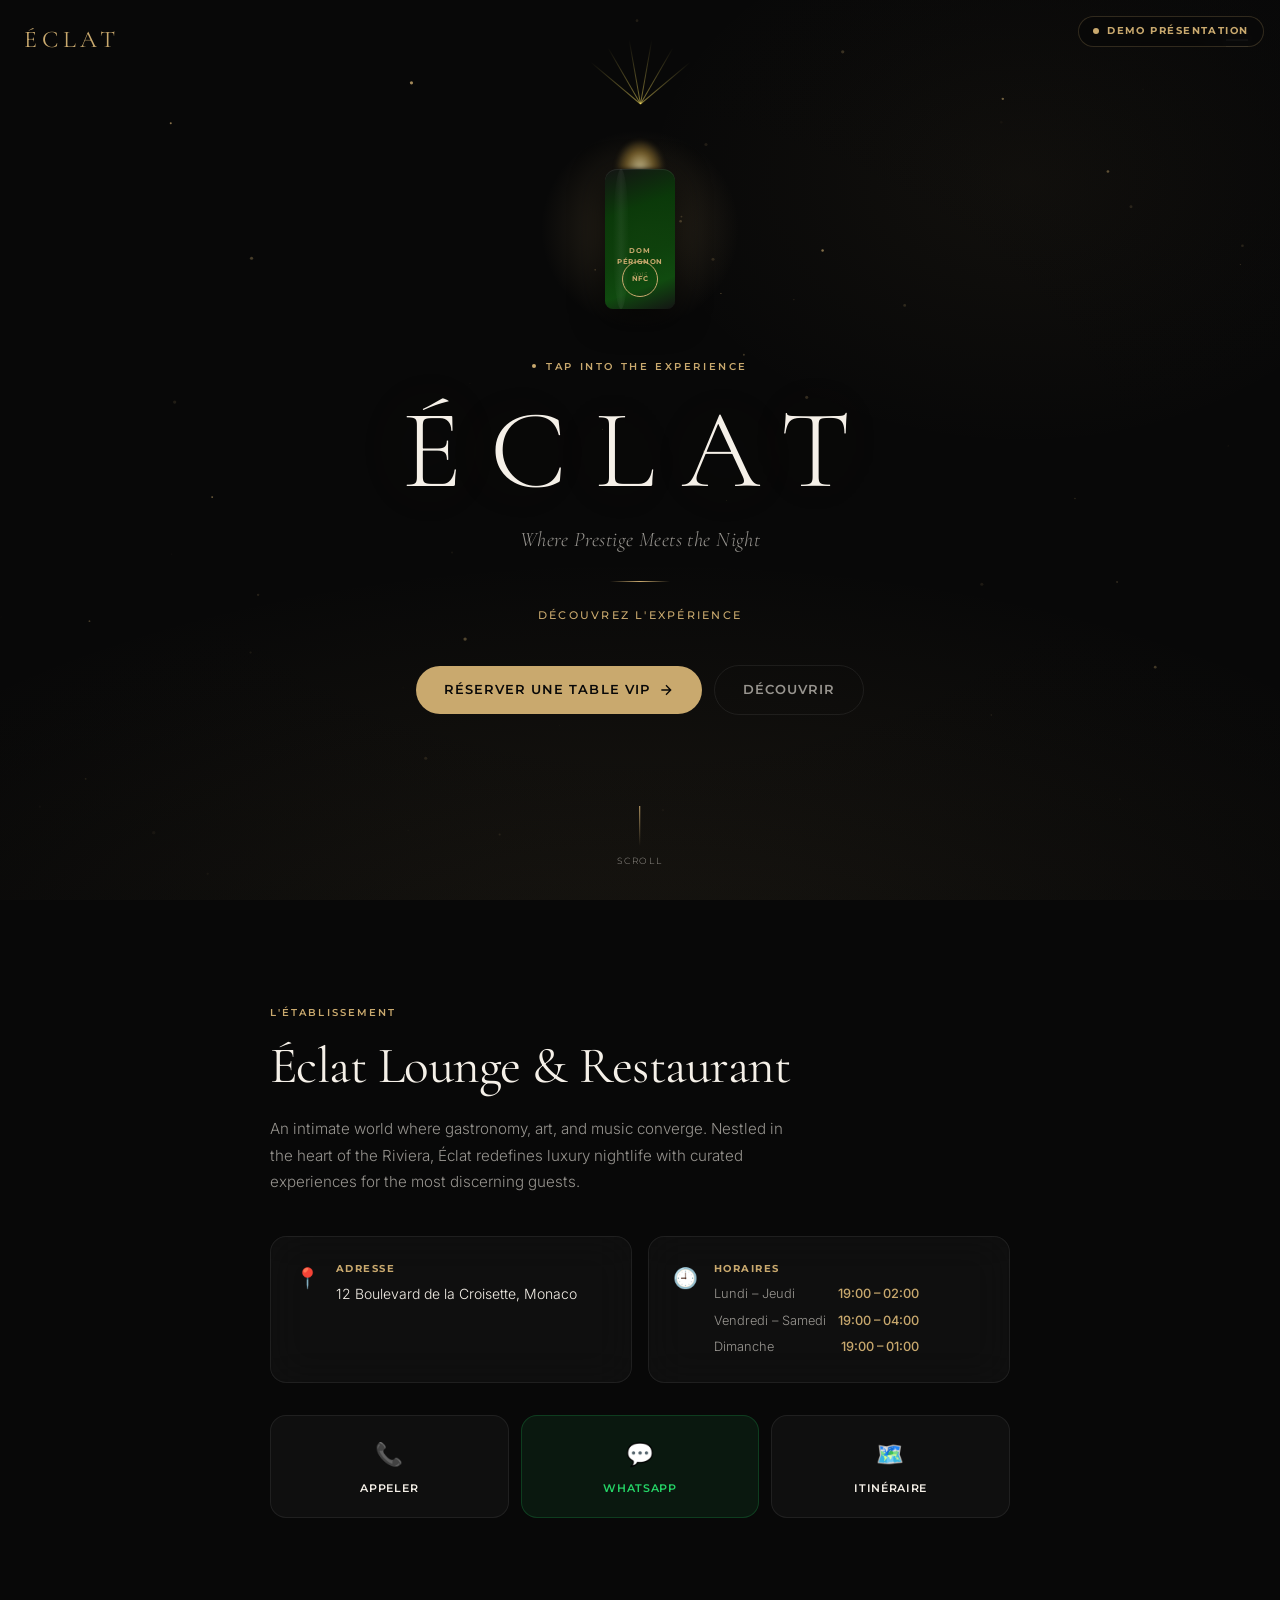
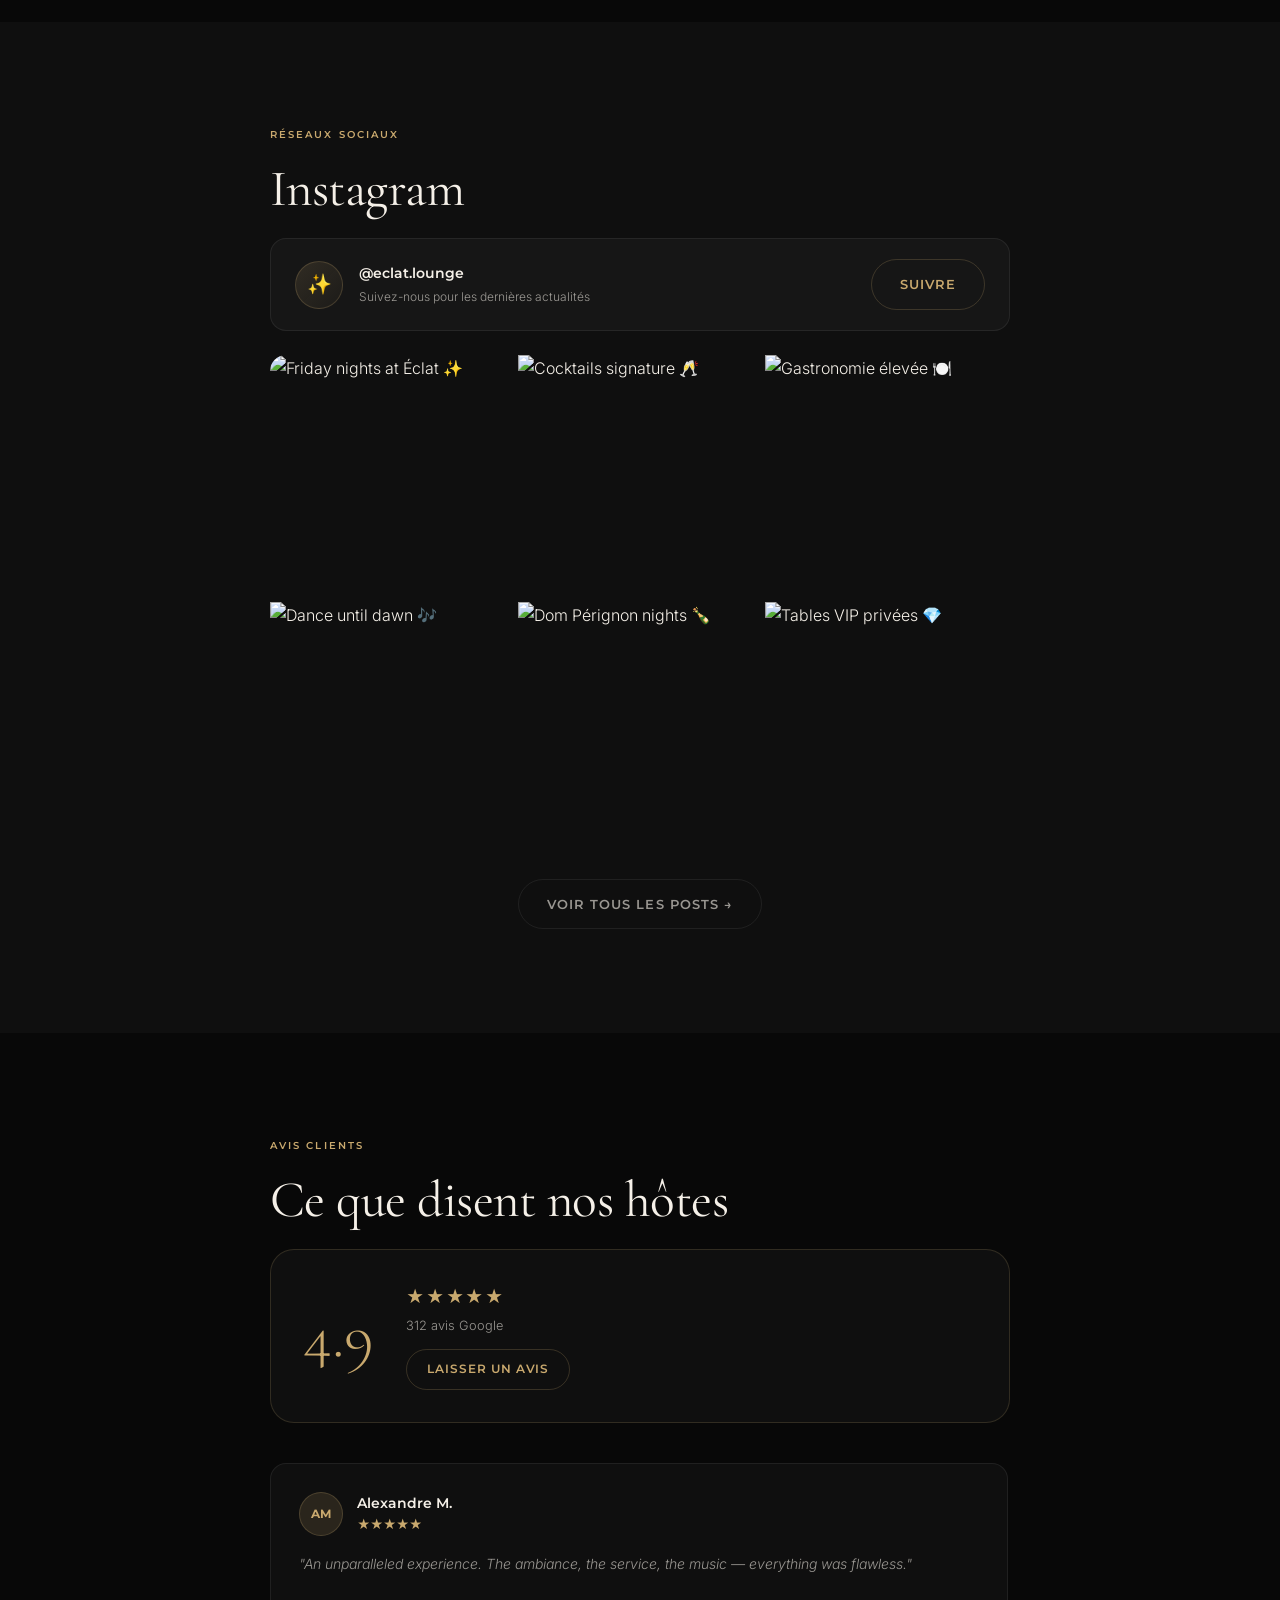
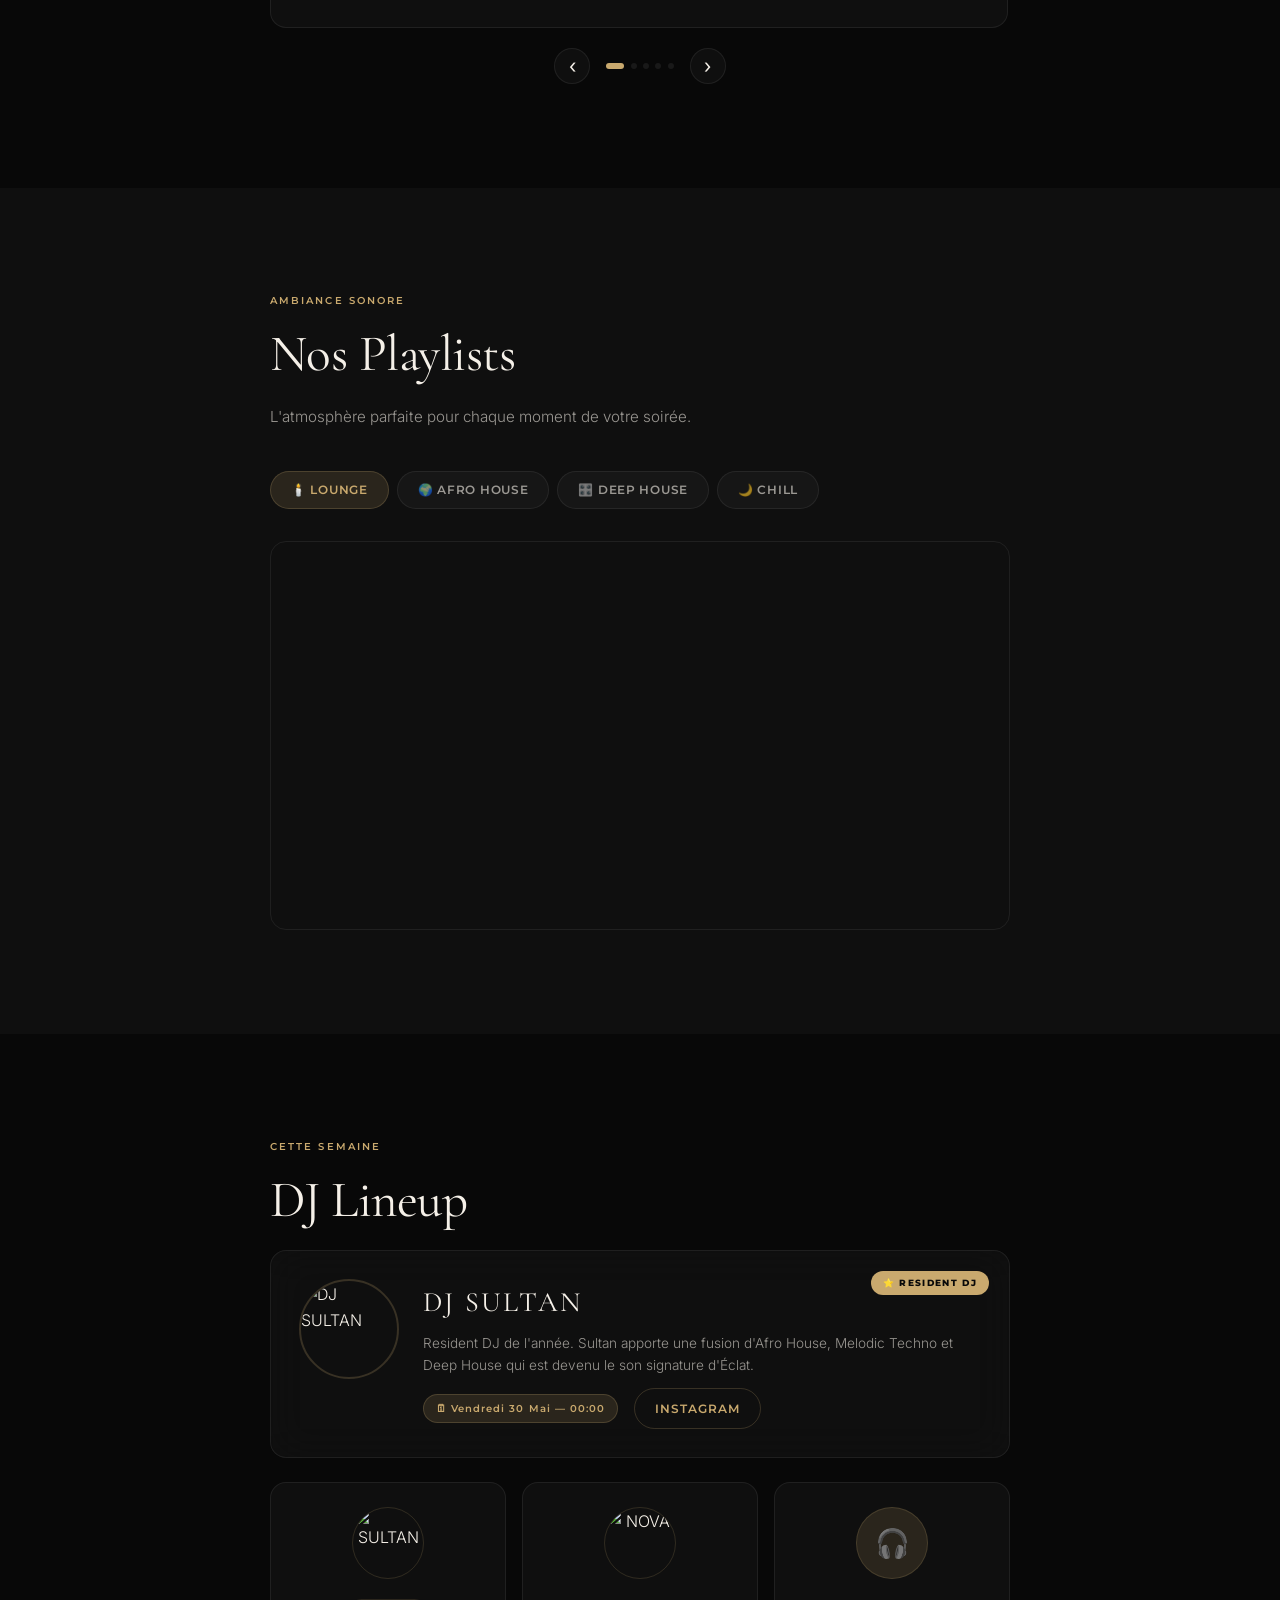
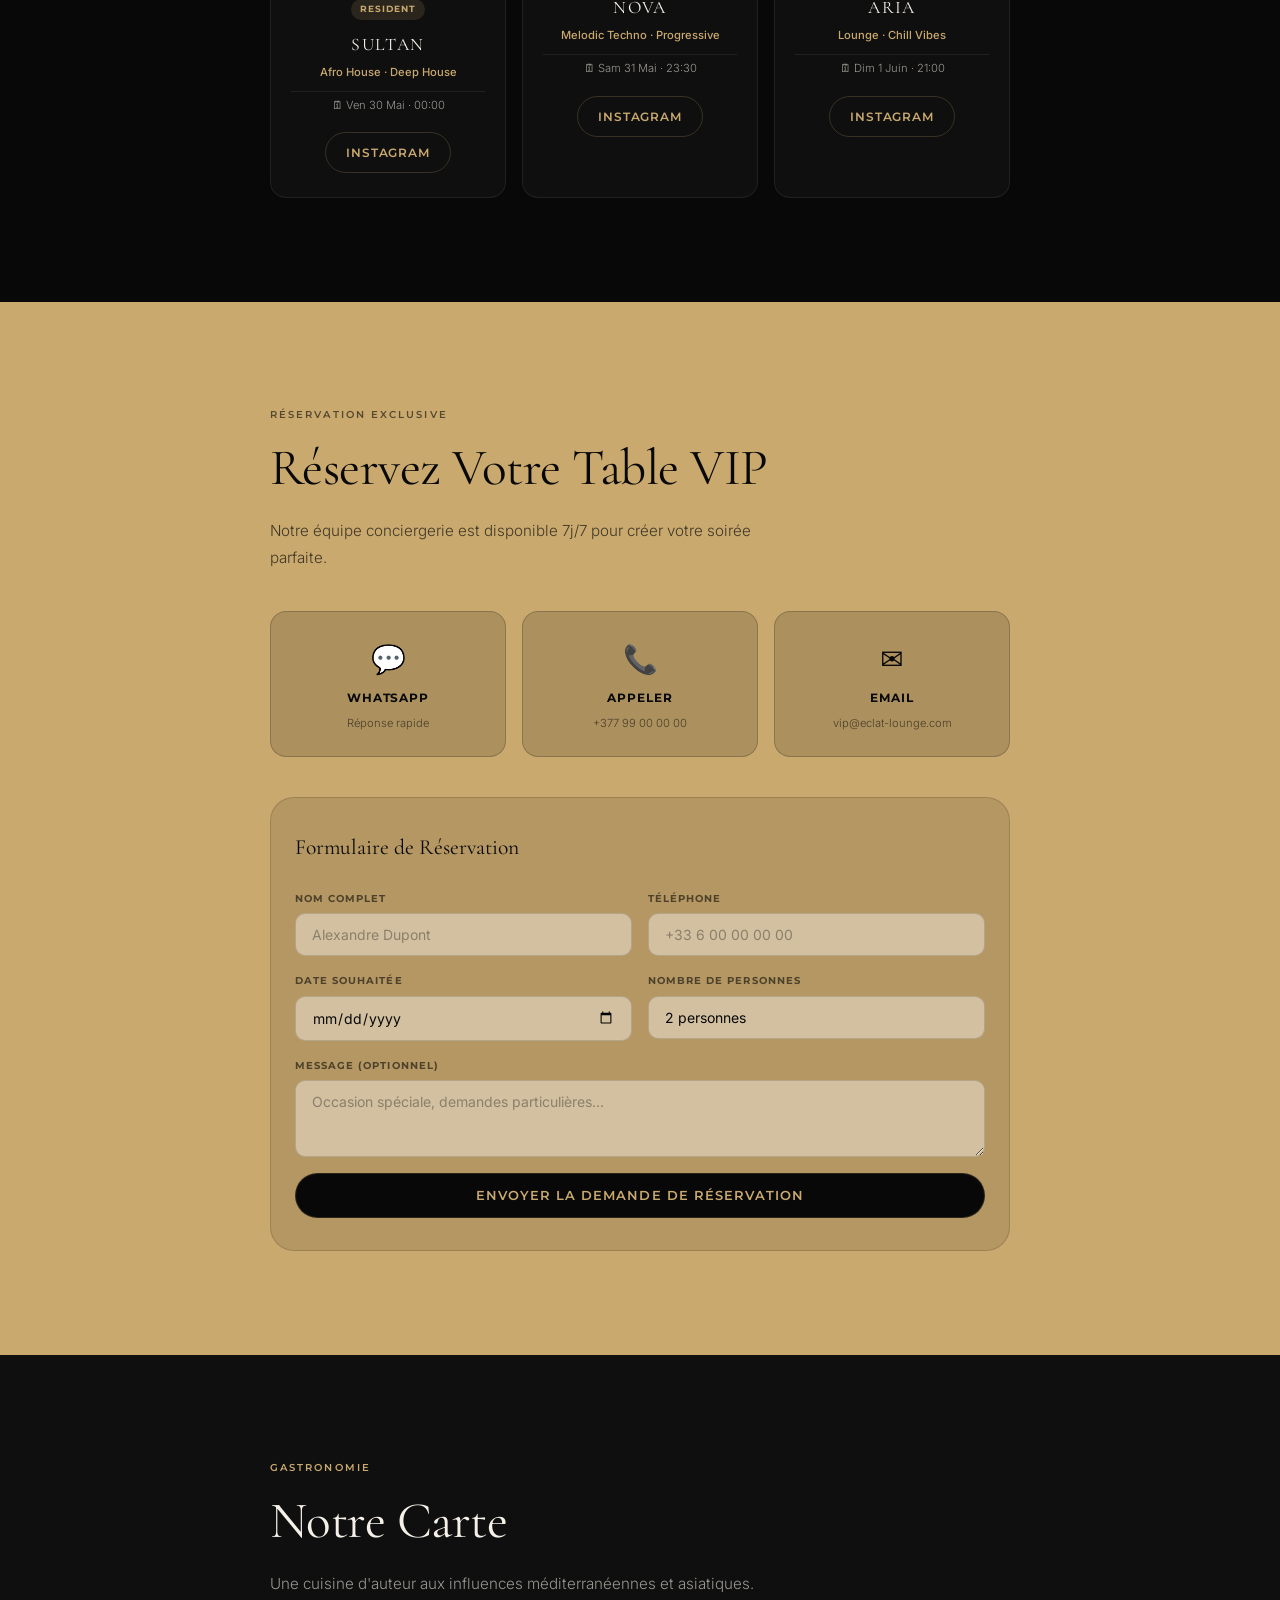
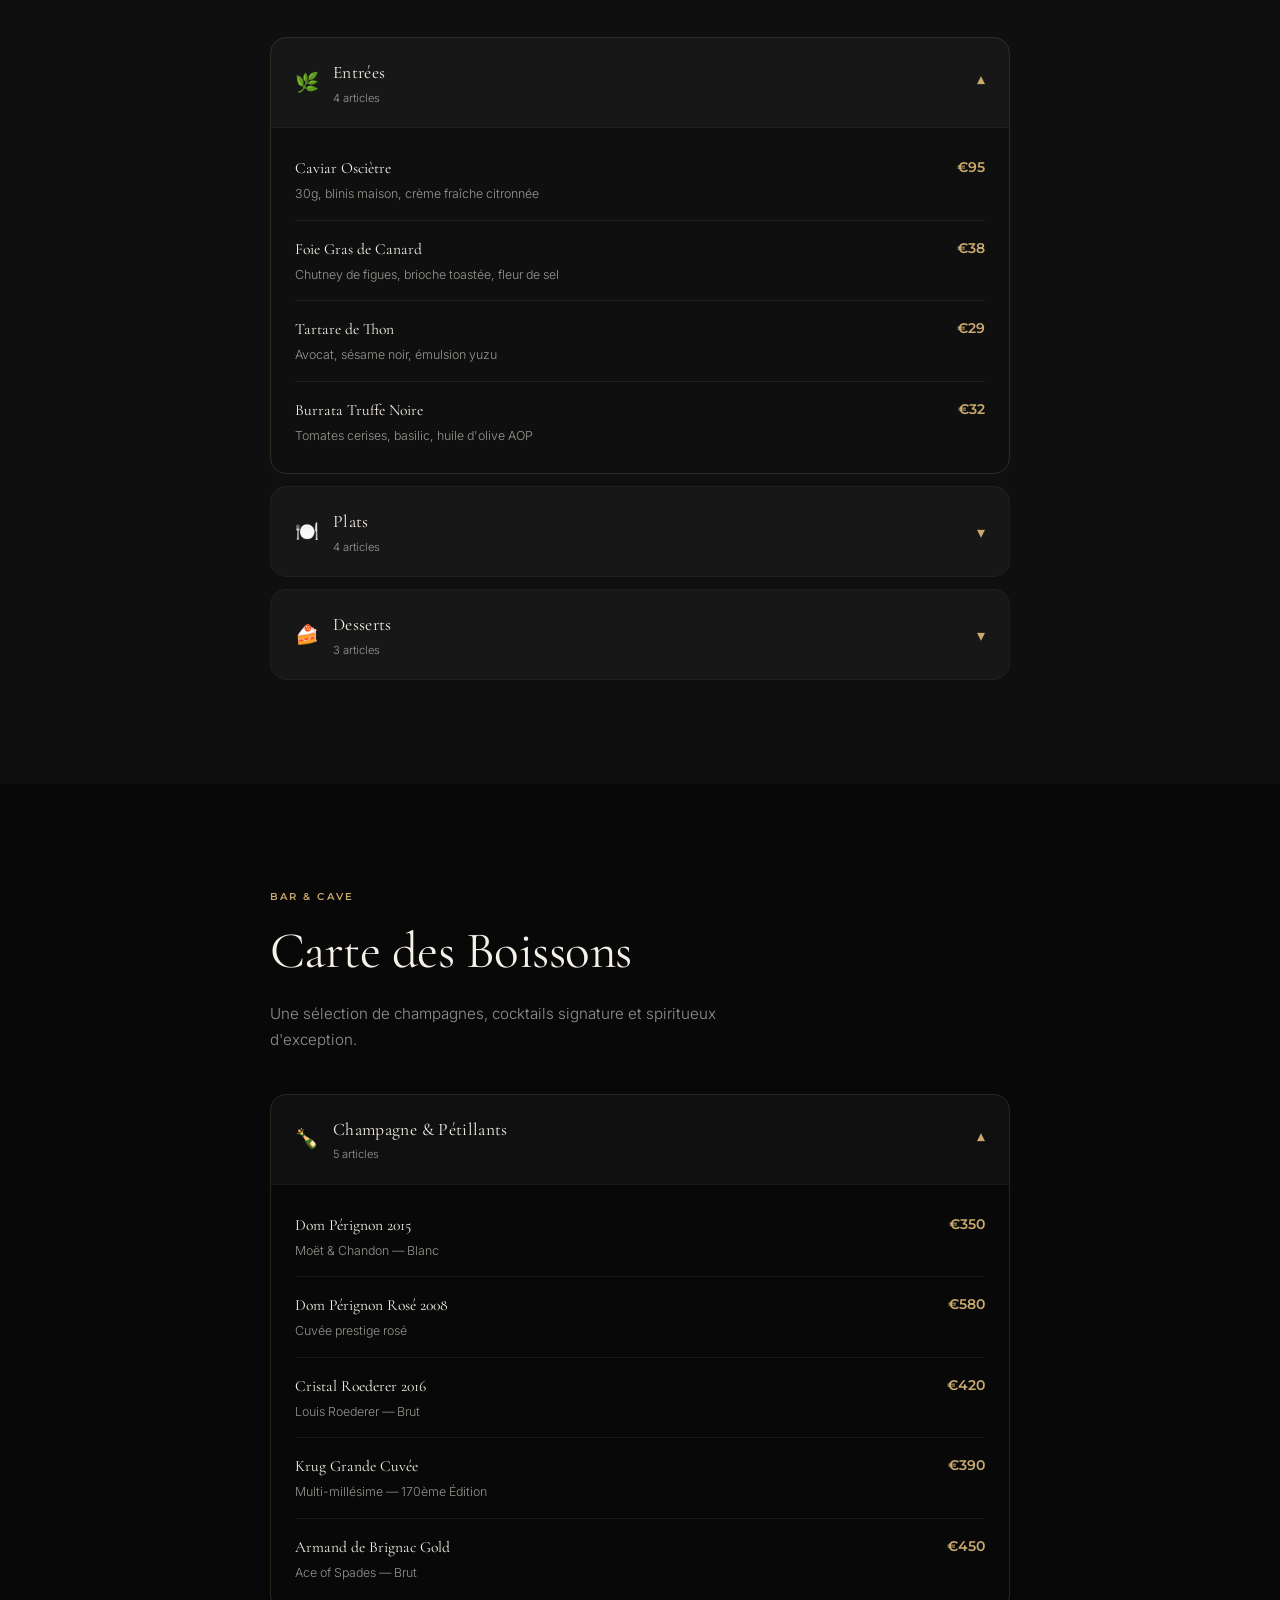
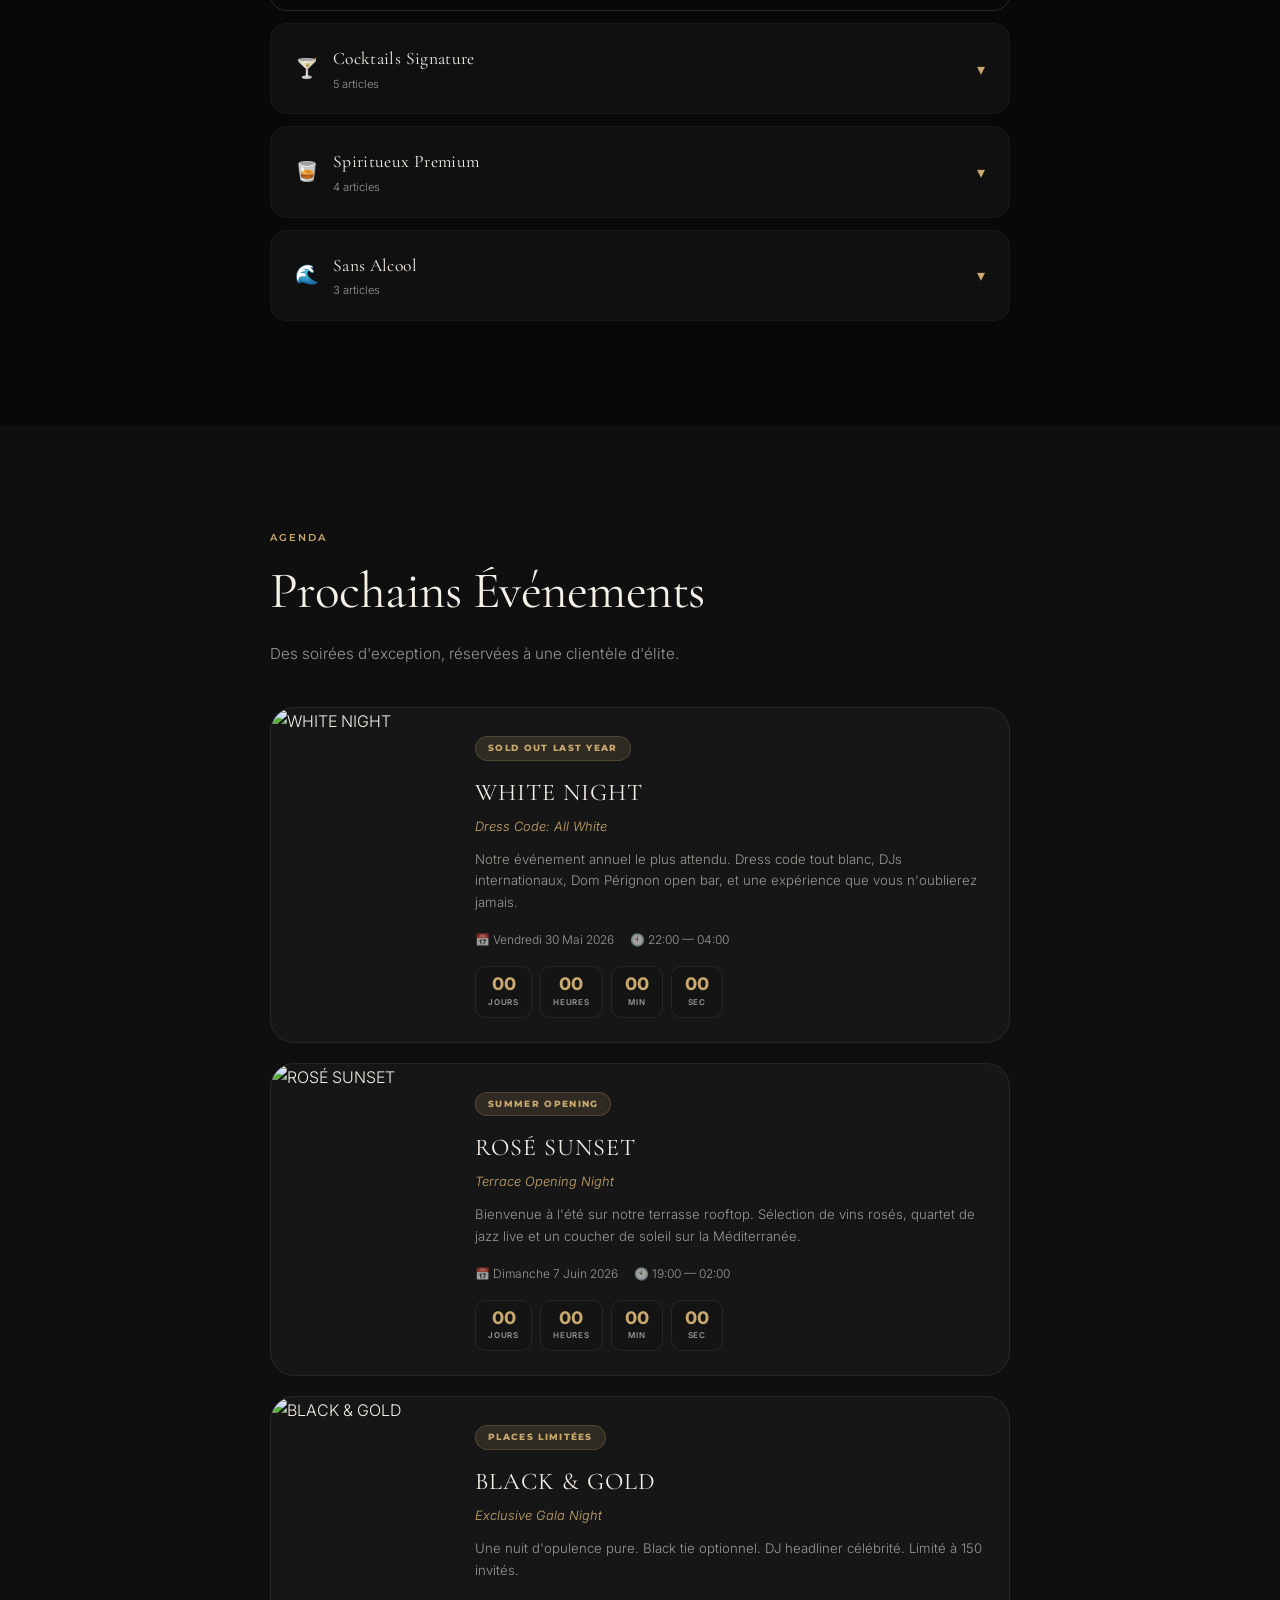
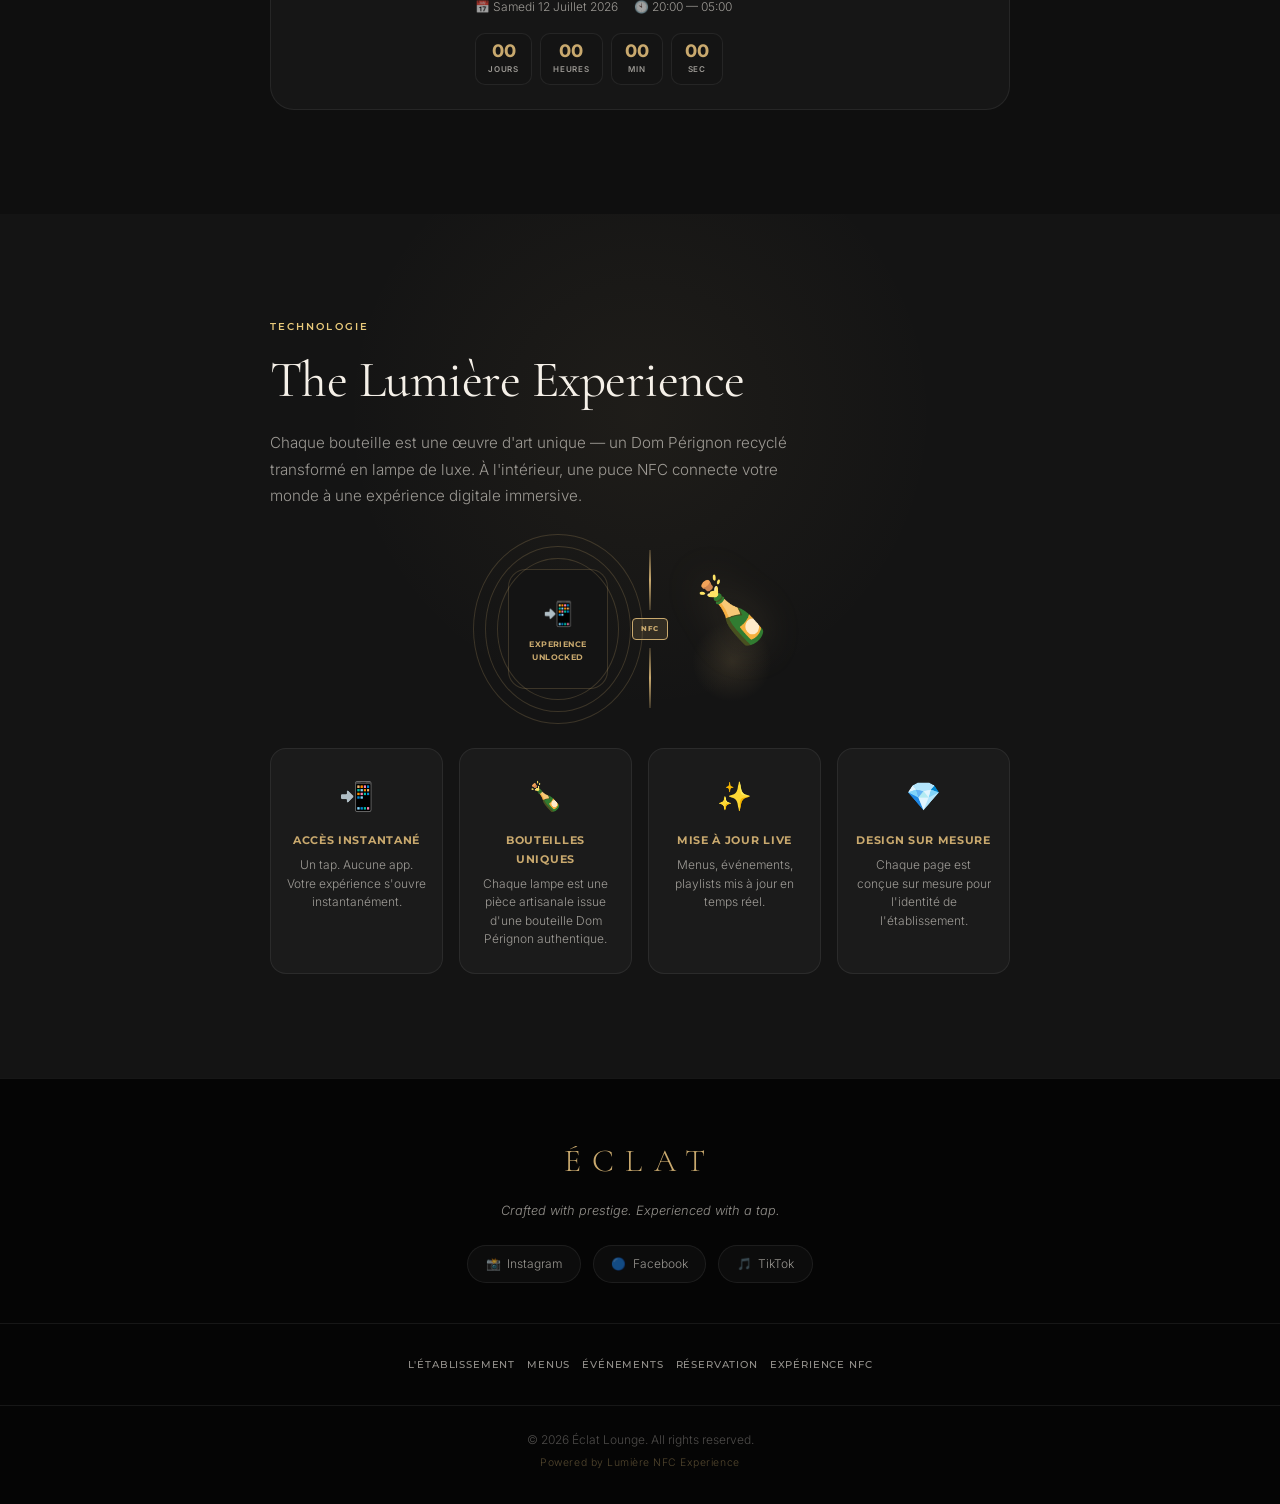
==== eclat-demo.html @ bf572643 "feat: single-file standalone demo (eclat-demo.html) All CSS, JS and content merged into one self-con" ====
<!DOCTYPE html>
<html lang="fr">
<head>
<meta charset="UTF-8"/>
<meta name="viewport" content="width=device-width,initial-scale=1.0,viewport-fit=cover"/>
<meta name="theme-color" content="#080808"/>
<title>ÉCLAT — Luxury Experience</title>
<link rel="preconnect" href="https://fonts.googleapis.com"/>
<link rel="preconnect" href="https://fonts.gstatic.com" crossorigin/>
<link href="https://fonts.googleapis.com/css2?family=Cormorant+Garamond:ital,wght@0,300;0,400;0,500;1,300;1,400&family=Inter:wght@300;400;500;600&family=Montserrat:wght@300;400;500;600;700&display=swap" rel="stylesheet"/>
<style>
/* ============================================================
   ÉCLAT · LUXURY NFC EXPERIENCE · Single File Edition
   ============================================================ */
:root{
  --bg:#080808;--bg2:#0f0f0f;--bg3:#141414;
  --card:rgba(255,255,255,.03);--card-h:rgba(255,255,255,.06);
  --gold:#C9A96E;--gold-l:#E8C97A;--gold-d:rgba(201,169,110,.15);
  --gold-b:rgba(201,169,110,.22);
  --w:#F5F0E8;--wd:rgba(245,240,232,.6);--wf:rgba(245,240,232,.07);
  --br:rgba(255,255,255,.07);--brg:rgba(201,169,110,.18);
  --serif:'Cormorant Garamond',Georgia,serif;
  --sans:'Inter',system-ui,sans-serif;
  --disp:'Montserrat','Inter',sans-serif;
  --r:16px;--rs:10px;--rl:24px;
  --sh:0 4px 30px rgba(0,0,0,.6);
  --sg:0 0 40px rgba(201,169,110,.12);
  --tr:.35s cubic-bezier(.25,.46,.45,.94);
  --trf:.2s ease;
}
*,*::before,*::after{box-sizing:border-box;margin:0;padding:0}
html{font-size:16px;scroll-behavior:smooth;-webkit-text-size-adjust:100%}
body{background:var(--bg);color:var(--w);font-family:var(--sans);font-weight:300;line-height:1.65;overflow-x:hidden;-webkit-font-smoothing:antialiased}
a{color:inherit;text-decoration:none}
img{max-width:100%;height:auto;display:block}
button{cursor:pointer;border:none;background:none;font-family:inherit}
select,input,textarea{font-family:var(--sans);background:transparent;color:var(--w)}
ul{list-style:none}
::-webkit-scrollbar{width:4px}
::-webkit-scrollbar-track{background:var(--bg)}
::-webkit-scrollbar-thumb{background:var(--gold);border-radius:2px}
::selection{background:var(--gold-d);color:var(--gold-l)}

/* LAYOUT */
.container{width:100%;max-width:780px;margin:0 auto;padding:0 1.25rem}
.section{padding:5rem 0;position:relative}
.section--dark{background:var(--bg2)}
.section--gold{background:var(--gold);color:var(--bg)}
.section-label{font-family:var(--disp);font-size:.65rem;font-weight:600;letter-spacing:.2em;text-transform:uppercase;color:var(--gold);margin-bottom:1rem}
.section-title{font-family:var(--serif);font-size:clamp(2rem,7vw,3.2rem);font-weight:400;line-height:1.15;margin-bottom:1.25rem;letter-spacing:-.01em}
.section-desc{font-size:.95rem;color:var(--wd);max-width:520px;line-height:1.75;margin-bottom:2.5rem}
.text-center{text-align:center}

/* GLASS */
.glass{background:var(--card);border:1px solid var(--br);backdrop-filter:blur(20px);-webkit-backdrop-filter:blur(20px);border-radius:var(--r)}
.glass:hover{background:var(--card-h);border-color:var(--gold-b);box-shadow:var(--sg);transform:translateY(-2px);transition:var(--tr)}

/* BUTTONS */
.btn{display:inline-flex;align-items:center;gap:.5rem;padding:.85rem 1.75rem;border-radius:100px;font-family:var(--disp);font-size:.8rem;font-weight:600;letter-spacing:.08em;text-transform:uppercase;transition:var(--tr);white-space:nowrap;cursor:pointer}
.btn-primary{background:var(--gold);color:var(--bg)}
.btn-primary:hover{background:var(--gold-l);box-shadow:0 0 30px rgba(201,169,110,.4);transform:translateY(-1px)}
.btn-ghost{background:transparent;color:var(--wd);border:1px solid var(--br)}
.btn-ghost:hover{color:var(--w);border-color:var(--gold-b)}
.btn-outline{background:transparent;color:var(--gold);border:1px solid var(--gold-b)}
.btn-outline:hover{background:var(--gold-d)}
.btn-dark{background:var(--bg);color:var(--gold);border:1px solid var(--brg)}
.btn--sm{padding:.6rem 1.25rem;font-size:.75rem}
.btn--full{width:100%;justify-content:center}

/* LOADER */
.loader{position:fixed;inset:0;z-index:99999;background:var(--bg);display:flex;flex-direction:column;align-items:center;justify-content:center;gap:1.5rem;transition:opacity .7s ease,visibility .7s ease}
.loader.hidden{opacity:0;visibility:hidden;pointer-events:none}
.loader-logo{font-family:var(--serif);font-size:2.5rem;font-weight:300;letter-spacing:.4em;color:var(--gold);animation:loaderFade 1.5s ease-in-out infinite}
.loader-line{width:80px;height:1px;background:var(--br);position:relative;overflow:hidden;border-radius:1px}
.loader-line::after{content:'';position:absolute;top:0;left:-100%;width:100%;height:100%;background:var(--gold);animation:loaderSlide 1.2s ease-in-out infinite}
@keyframes loaderFade{0%,100%{opacity:.3}50%{opacity:1}}
@keyframes loaderSlide{0%{left:-100%}100%{left:100%}}

/* DEMO BADGE */
.demo-badge{position:fixed;top:1rem;right:1rem;z-index:9999;background:rgba(8,8,8,.9);border:1px solid var(--gold-b);backdrop-filter:blur(12px);color:var(--gold);font-family:var(--disp);font-size:.6rem;font-weight:700;letter-spacing:.15em;text-transform:uppercase;padding:.4rem .9rem;border-radius:100px;display:flex;align-items:center;gap:.5rem}
.demo-dot{width:6px;height:6px;border-radius:50%;background:var(--gold);animation:pulseDot 2s infinite}
@keyframes pulseDot{0%,100%{opacity:1;transform:scale(1)}50%{opacity:.4;transform:scale(.7)}}

/* DEMO MODAL */
.demo-overlay{position:fixed;inset:0;z-index:10000;background:rgba(0,0,0,.85);backdrop-filter:blur(8px);display:flex;align-items:center;justify-content:center;padding:1.5rem;opacity:0;pointer-events:none;transition:opacity .3s ease}
.demo-overlay.active{opacity:1;pointer-events:all}
.demo-modal{background:var(--bg3);border:1px solid var(--gold-b);border-radius:var(--rl);padding:2.5rem 2rem;max-width:360px;width:100%;text-align:center;transform:translateY(20px) scale(.95);transition:transform .3s ease}
.demo-overlay.active .demo-modal{transform:translateY(0) scale(1)}
.demo-modal-icon{font-size:2.5rem;margin-bottom:1rem}
.demo-modal h3{font-family:var(--serif);font-size:1.5rem;font-weight:400;margin-bottom:.75rem}
.demo-modal p{color:var(--wd);font-size:.875rem;line-height:1.7;margin-bottom:1.5rem}
.demo-close{background:var(--gold);color:var(--bg);border:none;border-radius:100px;padding:.75rem 2rem;font-family:var(--disp);font-size:.8rem;font-weight:700;letter-spacing:.08em;text-transform:uppercase;cursor:pointer;transition:var(--tr)}
.demo-close:hover{background:var(--gold-l)}

/* NAV */
.nav{position:fixed;top:0;left:0;right:0;z-index:1000;padding:1.25rem 1.5rem;display:flex;align-items:center;justify-content:space-between;transition:background .4s,padding .4s}
.nav.scrolled{background:rgba(8,8,8,.93);backdrop-filter:blur(20px);-webkit-backdrop-filter:blur(20px);padding:.85rem 1.5rem;border-bottom:1px solid var(--br)}
.nav-logo{font-family:var(--serif);font-size:1.5rem;font-weight:400;letter-spacing:.2em;color:var(--gold)}
.nav-menu-btn{display:flex;flex-direction:column;gap:5px;padding:.5rem}
.nav-menu-btn span{display:block;width:22px;height:1.5px;background:var(--w);transition:var(--tr)}
.nav-drawer{position:fixed;top:0;right:0;bottom:0;width:min(320px,85vw);background:var(--bg3);border-left:1px solid var(--br);backdrop-filter:blur(30px);z-index:2000;padding:5rem 2rem 2rem;transform:translateX(100%);transition:transform .4s cubic-bezier(.4,0,.2,1)}
.nav-drawer.open{transform:translateX(0)}
.nav-drawer-close{position:absolute;top:1.5rem;right:1.5rem;color:var(--wd);font-size:1.25rem}
.nav-drawer-close:hover{color:var(--gold)}
.nav-links{display:flex;flex-direction:column;gap:.25rem}
.nav-link{font-family:var(--disp);font-size:.85rem;font-weight:500;letter-spacing:.05em;text-transform:uppercase;color:var(--wd);padding:1rem 0;border-bottom:1px solid var(--br);transition:color .2s;display:block}
.nav-link:last-child{border-bottom:none}
.nav-link:hover{color:var(--gold)}

/* HERO */
.hero{position:relative;min-height:100svh;display:flex;flex-direction:column;align-items:center;justify-content:center;overflow:hidden;padding:5rem 1.25rem 6rem}
.hero-bg{position:absolute;inset:0;z-index:0}
.hero-gradient{position:absolute;inset:0;background:radial-gradient(ellipse 120% 80% at 50% 110%,rgba(201,169,110,.1) 0%,transparent 60%),radial-gradient(ellipse 60% 60% at 80% 20%,rgba(201,169,110,.05) 0%,transparent 50%),linear-gradient(180deg,rgba(8,8,8,0) 0%,rgba(8,8,8,.4) 50%,rgba(8,8,8,.9) 100%)}
.hero-vignette{position:absolute;inset:0;background:radial-gradient(ellipse 80% 80% at 50% 50%,transparent 40%,rgba(8,8,8,.5) 100%)}
#particles-canvas{position:absolute;inset:0;pointer-events:none}

/* LAMP */
.hero-lamp-wrap{position:relative;z-index:1;margin-bottom:2.5rem;display:flex;justify-content:center}
.lamp-glow{position:absolute;top:-40px;left:50%;transform:translateX(-50%);width:200px;height:200px;background:radial-gradient(circle,rgba(201,169,110,.22) 0%,transparent 70%);animation:lampGlow 3s ease-in-out infinite;pointer-events:none}
@keyframes lampGlow{0%,100%{opacity:.7;transform:translateX(-50%) scale(1)}50%{opacity:1;transform:translateX(-50%) scale(1.15)}}
.lamp-bottle{position:relative;width:70px;margin:0 auto}
.lamp-bottle-body{width:70px;height:140px;background:linear-gradient(160deg,rgba(20,20,20,1) 0%,rgba(8,60,8,.9) 30%,rgba(10,70,10,.85) 60%,rgba(15,80,15,.9) 80%,rgba(20,20,20,1) 100%);border-radius:12px 12px 8px 8px;position:relative;overflow:hidden;box-shadow:0 8px 32px rgba(0,0,0,.8),inset 0 1px 0 rgba(255,255,255,.08)}
.lamp-shine{position:absolute;top:0;left:8px;width:16px;height:100%;background:linear-gradient(90deg,transparent,rgba(255,255,255,.06),transparent);border-radius:50%}
.lamp-lbl{position:absolute;bottom:42px;left:0;right:0;text-align:center;font-family:var(--disp);font-size:.42rem;font-weight:700;letter-spacing:.12em;color:var(--gold);text-transform:uppercase}
.lamp-yr{position:absolute;bottom:28px;left:0;right:0;text-align:center;font-family:var(--serif);font-size:.55rem;color:rgba(201,169,110,.6)}
.lamp-light{position:absolute;top:-30px;left:50%;transform:translateX(-50%);width:50px;height:30px;background:radial-gradient(ellipse at 50% 100%,rgba(255,240,180,.9) 0%,rgba(255,200,80,.4) 40%,transparent 70%);filter:blur(2px)}
.lamp-rays{position:absolute;top:-65px;left:50%;transform:translateX(-50%)}
.lamp-rays span{position:absolute;bottom:0;left:0;width:1px;height:65px;background:linear-gradient(to top,rgba(255,230,100,.5),transparent);transform-origin:bottom center;animation:rayFlicker 2s ease-in-out infinite}
.lamp-rays span:nth-child(1){transform:rotate(-50deg);animation-delay:0s}
.lamp-rays span:nth-child(2){transform:rotate(-30deg);animation-delay:.15s}
.lamp-rays span:nth-child(3){transform:rotate(-10deg);animation-delay:.3s}
.lamp-rays span:nth-child(4){transform:rotate(10deg);animation-delay:.1s}
.lamp-rays span:nth-child(5){transform:rotate(30deg);animation-delay:.25s}
.lamp-rays span:nth-child(6){transform:rotate(50deg);animation-delay:.4s}
@keyframes rayFlicker{0%,100%{opacity:.5}50%{opacity:1}}
.lamp-nfc{position:absolute;bottom:12px;left:50%;transform:translateX(-50%);width:36px;height:36px;display:flex;align-items:center;justify-content:center}
.lamp-nfc-ring{position:absolute;inset:0;border:1.5px solid var(--gold);border-radius:50%;animation:nfcPulse 2s ease-out infinite}
@keyframes nfcPulse{0%{transform:scale(.8);opacity:1}100%{transform:scale(1.8);opacity:0}}
.lamp-nfc-txt{font-family:var(--disp);font-size:.45rem;font-weight:700;letter-spacing:.05em;color:var(--gold);position:relative;z-index:1}

/* HERO CONTENT */
.hero-content{position:relative;z-index:2;text-align:center;max-width:500px}
.hero-eyebrow{display:inline-flex;align-items:center;gap:.65rem;font-family:var(--disp);font-size:.65rem;font-weight:600;letter-spacing:.25em;text-transform:uppercase;color:var(--gold);margin-bottom:1.25rem}
.hero-dot{display:inline-block;width:4px;height:4px;border-radius:50%;background:var(--gold)}
.hero-title{font-family:var(--serif);font-size:clamp(4rem,18vw,7rem);font-weight:300;letter-spacing:.25em;line-height:1;color:var(--w);text-shadow:0 0 80px rgba(201,169,110,.15);margin-bottom:1rem}
.hero-tagline{font-family:var(--serif);font-size:clamp(1rem,3.5vw,1.3rem);font-style:italic;color:var(--wd);letter-spacing:.02em;margin-bottom:1.5rem}
.hero-divider{width:60px;height:1px;background:linear-gradient(90deg,transparent,var(--gold),transparent);margin:0 auto 1.5rem}
.hero-sub{font-family:var(--disp);font-size:.7rem;font-weight:500;letter-spacing:.2em;text-transform:uppercase;color:var(--gold);margin-bottom:2.5rem}
.hero-cta{display:flex;flex-direction:column;align-items:center;gap:.75rem}
@media(min-width:400px){.hero-cta{flex-direction:row;justify-content:center}}
.hero-scroll{position:absolute;bottom:2rem;left:50%;transform:translateX(-50%);display:flex;flex-direction:column;align-items:center;gap:.5rem;z-index:2}
.scroll-line{width:1px;height:40px;background:linear-gradient(to bottom,var(--gold),transparent);animation:scrollHint 2s ease-in-out infinite}
@keyframes scrollHint{0%{transform:scaleY(0);transform-origin:top;opacity:0}50%{transform:scaleY(1);opacity:1}100%{transform:scaleY(1) translateY(10px);opacity:0}}
.hero-scroll span{font-family:var(--disp);font-size:.55rem;letter-spacing:.2em;text-transform:uppercase;color:var(--wd)}

/* REVEAL */
.rv{opacity:0;transform:translateY(28px);transition:opacity .7s ease,transform .7s ease}
.rv.in{opacity:1;transform:translateY(0)}
.d1{transition-delay:.1s!important}.d2{transition-delay:.2s!important}.d3{transition-delay:.3s!important}.d4{transition-delay:.4s!important}.d5{transition-delay:.5s!important}

/* VENUE / INFO */
.info-grid{display:grid;gap:1rem;margin-bottom:2rem}
@media(min-width:560px){.info-grid{grid-template-columns:1fr 1fr}}
.info-card{display:flex;align-items:flex-start;gap:1rem;padding:1.5rem;transition:var(--tr)}
.info-icon{font-size:1.25rem;flex-shrink:0;margin-top:.1rem}
.info-lbl{font-family:var(--disp);font-size:.6rem;font-weight:700;letter-spacing:.15em;text-transform:uppercase;color:var(--gold);margin-bottom:.4rem}
.info-val{font-size:.875rem;color:var(--w);line-height:1.5}
.hours-list{display:flex;flex-direction:column;gap:.35rem}
.hours-list li{display:flex;justify-content:space-between;gap:.75rem;font-size:.8rem}
.hours-list .day{color:var(--wd)}.hours-list .time{color:var(--gold);font-weight:500}
.contact-btns{display:flex;gap:.75rem;flex-wrap:wrap}
.cta-btn{flex:1;min-width:100px;display:flex;flex-direction:column;align-items:center;gap:.4rem;padding:1.25rem .75rem;border-radius:var(--r);font-family:var(--disp);font-size:.7rem;font-weight:600;letter-spacing:.06em;text-transform:uppercase;transition:var(--tr);cursor:pointer}
.cta-btn-icon{font-size:1.4rem}
.cta-call{background:var(--card);border:1px solid var(--br);color:var(--w)}.cta-call:hover{border-color:var(--gold-b);background:var(--card-h)}
.cta-wa{background:rgba(37,211,102,.08);border:1px solid rgba(37,211,102,.2);color:#25d366}.cta-wa:hover{background:rgba(37,211,102,.15)}
.cta-map{background:var(--card);border:1px solid var(--br);color:var(--w)}.cta-map:hover{border-color:var(--gold-b);background:var(--card-h)}

/* INSTAGRAM */
.ig-header{display:flex;align-items:center;justify-content:space-between;gap:1rem;padding:1.25rem 1.5rem;background:var(--card);border:1px solid var(--br);border-radius:var(--r);margin-bottom:1.5rem}
.ig-profile{display:flex;align-items:center;gap:1rem}
.ig-avatar{width:48px;height:48px;border-radius:50%;background:linear-gradient(135deg,var(--gold-d),rgba(201,169,110,.04));border:1.5px solid var(--gold-b);display:flex;align-items:center;justify-content:center;font-size:1.25rem;flex-shrink:0}
.ig-handle{font-family:var(--disp);font-size:.875rem;font-weight:600;color:var(--w)}
.ig-sub{font-size:.75rem;color:var(--wd);margin-top:.15rem}
.ig-grid{display:grid;grid-template-columns:repeat(3,1fr);gap:3px;border-radius:var(--r);overflow:hidden}
.ig-post{position:relative;aspect-ratio:1;overflow:hidden;cursor:pointer}
.ig-post img{width:100%;height:100%;object-fit:cover;transition:transform .4s ease}
.ig-post-ov{position:absolute;inset:0;background:rgba(8,8,8,.6);opacity:0;transition:opacity .3s ease;display:flex;align-items:center;justify-content:center;padding:.5rem}
.ig-post:hover img{transform:scale(1.05)}
.ig-post:hover .ig-post-ov{opacity:1}
.ig-cap{color:var(--w);font-size:.7rem;text-align:center;line-height:1.4}

/* REVIEWS */
.rating-hero{display:flex;align-items:center;gap:2rem;margin-bottom:2.5rem;padding:2rem;background:var(--card);border:1px solid var(--brg);border-radius:var(--rl)}
.rating-num{font-family:var(--serif);font-size:4rem;font-weight:300;color:var(--gold);line-height:1;flex-shrink:0}
.rating-stars{color:var(--gold);font-size:1.1rem;letter-spacing:.1em;margin-bottom:.25rem}
.rating-ct{font-size:.8rem;color:var(--wd)}
.carousel-wrap{overflow:hidden;position:relative}
.carousel{display:flex;gap:1rem;transition:transform .5s cubic-bezier(.25,.46,.45,.94)}
.review-card{flex-shrink:0;width:calc(100% - 2px);background:var(--card);border:1px solid var(--br);border-radius:var(--r);padding:1.75rem}
.review-hd{display:flex;align-items:center;gap:.875rem;margin-bottom:1rem}
.review-av{width:44px;height:44px;border-radius:50%;background:var(--gold-d);border:1px solid var(--gold-b);display:flex;align-items:center;justify-content:center;font-family:var(--disp);font-size:.75rem;font-weight:700;color:var(--gold);flex-shrink:0}
.review-name{font-family:var(--disp);font-size:.85rem;font-weight:600;color:var(--w)}
.review-stars{color:var(--gold);font-size:.8rem}
.review-txt{font-size:.875rem;color:var(--wd);line-height:1.7;font-style:italic}
.review-txt::before{content:'"'}.review-txt::after{content:'"'}
.car-ctrl{display:flex;align-items:center;justify-content:center;gap:1rem;margin-top:1.25rem}
.car-btn{width:36px;height:36px;border-radius:50%;background:var(--card);border:1px solid var(--br);color:var(--w);font-size:1.25rem;display:flex;align-items:center;justify-content:center;transition:var(--tr)}
.car-btn:hover{border-color:var(--gold-b);color:var(--gold)}
.car-dots{display:flex;gap:.4rem;align-items:center}
.car-dot{width:6px;height:6px;border-radius:50%;background:var(--br);transition:var(--trf);cursor:pointer}
.car-dot.on{background:var(--gold);width:18px;border-radius:3px}

/* SPOTIFY */
.pl-tabs{display:flex;gap:.5rem;overflow-x:auto;padding-bottom:.5rem;margin-bottom:1.5rem;scrollbar-width:none}
.pl-tabs::-webkit-scrollbar{display:none}
.pl-tab{flex-shrink:0;display:flex;align-items:center;gap:.5rem;padding:.65rem 1.25rem;border-radius:100px;font-family:var(--disp);font-size:.75rem;font-weight:600;letter-spacing:.06em;text-transform:uppercase;background:var(--card);border:1px solid var(--br);color:var(--wd);cursor:pointer;transition:var(--trf)}
.pl-tab:hover,.pl-tab.on{background:var(--gold-d);border-color:var(--gold-b);color:var(--gold)}
.sp-wrap{border-radius:var(--r);overflow:hidden;border:1px solid var(--br)}

/* DJS */
.dj-feat{display:flex;gap:1.5rem;align-items:flex-start;padding:1.75rem;margin-bottom:1.5rem;position:relative;overflow:hidden}
.dj-badge{position:absolute;top:1.25rem;right:1.25rem;background:var(--gold);color:var(--bg);font-family:var(--disp);font-size:.55rem;font-weight:800;letter-spacing:.15em;text-transform:uppercase;padding:.3rem .75rem;border-radius:100px}
.dj-feat-img,.dj-feat-ph{width:100px;height:100px;border-radius:50%;object-fit:cover;border:2px solid var(--gold-b);flex-shrink:0}
.dj-feat-ph{background:var(--gold-d);display:flex;align-items:center;justify-content:center;font-size:2.5rem}
.dj-feat-name{font-family:var(--serif);font-size:1.75rem;font-weight:400;color:var(--w);letter-spacing:.08em;margin-bottom:.4rem}
.dj-feat-bio{font-size:.85rem;color:var(--wd);line-height:1.65;margin-bottom:.75rem}
.dj-meta{display:flex;gap:1rem;flex-wrap:wrap;align-items:center}
.dj-set-badge{font-family:var(--disp);font-size:.65rem;font-weight:600;letter-spacing:.1em;color:var(--gold);background:var(--gold-d);padding:.3rem .75rem;border-radius:100px;border:1px solid var(--gold-b)}
.dj-grid{display:grid;gap:1rem}
@media(min-width:500px){.dj-grid{grid-template-columns:repeat(3,1fr)}}
.dj-card{background:var(--card);border:1px solid var(--br);border-radius:var(--r);padding:1.5rem 1.25rem;text-align:center;transition:var(--tr)}
.dj-card:hover{border-color:var(--gold-b);background:var(--card-h);transform:translateY(-3px);box-shadow:var(--sg)}
.dj-cimg,.dj-cph{width:72px;height:72px;border-radius:50%;object-fit:cover;margin:0 auto .875rem;border:1.5px solid var(--brg)}
.dj-cph{background:var(--gold-d);display:flex;align-items:center;justify-content:center;font-size:1.75rem}
.dj-cname{font-family:var(--serif);font-size:1.1rem;font-weight:400;letter-spacing:.08em;margin-bottom:.25rem}
.dj-cgenre{font-size:.7rem;color:var(--gold);font-weight:500;margin-bottom:.6rem}
.dj-cset{font-size:.7rem;color:var(--wd);margin-bottom:.875rem;padding:.25rem 0;border-top:1px solid var(--br)}
.dj-res{display:inline-block;font-family:var(--disp);font-size:.55rem;font-weight:700;letter-spacing:.1em;text-transform:uppercase;color:var(--gold);background:var(--gold-d);padding:.2rem .6rem;border-radius:100px;margin-bottom:.6rem}

/* RESERVATION */
.res-cards{display:grid;grid-template-columns:repeat(3,1fr);gap:1rem;margin-bottom:2.5rem}
.res-card{background:rgba(8,8,8,.15);border:1px solid rgba(8,8,8,.2);border-radius:var(--r);padding:1.5rem 1rem;text-align:center;cursor:pointer;transition:var(--tr);display:flex;flex-direction:column;align-items:center;gap:.35rem}
.res-card:hover{background:rgba(8,8,8,.25);transform:translateY(-3px);box-shadow:0 8px 24px rgba(0,0,0,.2)}
.res-icon{font-size:1.75rem}
.res-title{font-family:var(--disp);font-size:.75rem;font-weight:700;letter-spacing:.08em;text-transform:uppercase;color:var(--bg)}
.res-sub{font-size:.7rem;color:rgba(8,8,8,.6)}
.form-wrap{background:rgba(8,8,8,.1);border:1px solid rgba(8,8,8,.15);border-radius:var(--rl);padding:2rem 1.5rem}
.form-title{font-family:var(--serif);font-size:1.35rem;font-weight:400;color:var(--bg);margin-bottom:1.5rem}
.form-row{display:grid;gap:1rem;margin-bottom:1rem}
@media(min-width:500px){.form-row{grid-template-columns:1fr 1fr}}
.form-g{display:flex;flex-direction:column;gap:.4rem}
.form-g label{font-family:var(--disp);font-size:.65rem;font-weight:700;letter-spacing:.1em;text-transform:uppercase;color:rgba(8,8,8,.6)}
.form-g input,.form-g select,.form-g textarea{background:rgba(255,255,255,.4);border:1.5px solid rgba(8,8,8,.15);border-radius:var(--rs);padding:.75rem 1rem;font-size:.875rem;color:var(--bg);outline:none;transition:border-color .2s;-webkit-appearance:none}
.form-g input:focus,.form-g select:focus,.form-g textarea:focus{border-color:rgba(8,8,8,.4)}
.form-g input::placeholder,.form-g textarea::placeholder{color:rgba(8,8,8,.35)}
.form-g textarea{resize:vertical}

/* MENU ACCORDION */
.acc{display:flex;flex-direction:column;gap:.75rem}
.acc-cat{border:1px solid var(--br);border-radius:var(--r);overflow:hidden;transition:border-color .2s}
.acc-cat.open{border-color:var(--brg)}
.acc-hd{display:flex;align-items:center;justify-content:space-between;padding:1.25rem 1.5rem;cursor:pointer;background:var(--card);transition:background .2s;user-select:none}
.acc-hd:hover{background:var(--card-h)}
.acc-left{display:flex;align-items:center;gap:.875rem}
.acc-ico{font-size:1.2rem}
.acc-name{font-family:var(--serif);font-size:1.1rem;font-weight:400;letter-spacing:.02em}
.acc-ct{font-size:.7rem;color:var(--wd);margin-top:.1rem}
.acc-arrow{color:var(--gold);font-size:1rem;transition:transform .3s ease}
.acc-cat.open .acc-arrow{transform:rotate(180deg)}
.acc-body{max-height:0;overflow:hidden;transition:max-height .45s cubic-bezier(.4,0,.2,1)}
.acc-cat.open .acc-body{max-height:2000px}
.acc-items{border-top:1px solid var(--br);padding:.75rem 1.5rem;display:flex;flex-direction:column}
.mi{display:flex;justify-content:space-between;align-items:flex-start;gap:1rem;padding:1rem 0;border-bottom:1px solid var(--wf)}
.mi:last-child{border-bottom:none}
.mi-info{flex:1}
.mi-name{font-family:var(--serif);font-size:.975rem;font-weight:400;color:var(--w);margin-bottom:.2rem}
.mi-desc{font-size:.775rem;color:var(--wd);line-height:1.5}
.mi-price{font-family:var(--disp);font-size:.875rem;font-weight:600;color:var(--gold);white-space:nowrap;flex-shrink:0}

/* EVENTS */
.ev-grid{display:flex;flex-direction:column;gap:1.25rem}
.ev-card{background:var(--card);border:1px solid var(--br);border-radius:var(--rl);overflow:hidden;transition:var(--tr);display:grid}
.ev-card:hover{border-color:var(--brg);transform:translateY(-2px);box-shadow:var(--sg)}
@media(min-width:500px){.ev-card{grid-template-columns:180px 1fr}}
.ev-img{aspect-ratio:16/9;overflow:hidden}
@media(min-width:500px){.ev-img{aspect-ratio:auto;min-height:160px}}
.ev-img img{width:100%;height:100%;object-fit:cover;transition:transform .5s ease}
.ev-card:hover .ev-img img{transform:scale(1.04)}
.ev-body{padding:1.5rem}
.ev-tag{display:inline-block;font-family:var(--disp);font-size:.55rem;font-weight:800;letter-spacing:.15em;text-transform:uppercase;color:var(--gold);background:var(--gold-d);border:1px solid var(--gold-b);padding:.25rem .75rem;border-radius:100px;margin-bottom:.75rem}
.ev-title{font-family:var(--serif);font-size:1.5rem;font-weight:400;letter-spacing:.04em;margin-bottom:.2rem}
.ev-sub{font-size:.8rem;color:var(--gold);margin-bottom:.75rem;font-style:italic}
.ev-desc{font-size:.825rem;color:var(--wd);line-height:1.65;margin-bottom:1rem}
.ev-meta{display:flex;gap:1rem;flex-wrap:wrap}
.ev-mi{display:flex;align-items:center;gap:.35rem;font-size:.75rem;color:var(--wd)}
.cd{display:flex;gap:.5rem;margin-top:1rem}
.cd-u{background:var(--bg3);border:1px solid var(--br);border-radius:var(--rs);padding:.5rem .75rem;text-align:center;min-width:52px}
.cd-n{font-family:var(--disp);font-size:1.1rem;font-weight:700;color:var(--gold);line-height:1;display:block}
.cd-l{font-size:.5rem;font-weight:600;letter-spacing:.1em;text-transform:uppercase;color:var(--wd);display:block;margin-top:.2rem}

/* NFC SECTION */
.nfc-s{background:var(--bg3);position:relative;overflow:hidden}
.nfc-glow{position:absolute;top:-100px;left:50%;transform:translateX(-50%);width:600px;height:600px;background:radial-gradient(ellipse,rgba(201,169,110,.06) 0%,transparent 70%);pointer-events:none}
.nfc-vis{display:flex;align-items:center;justify-content:center;gap:1.5rem;margin:2.5rem 0;flex-wrap:wrap}
.nfc-phone{position:relative;width:100px;background:var(--bg3);border:1.5px solid var(--gold-b);border-radius:18px;padding:1.5rem .75rem;text-align:center}
.nfc-screen{position:relative;z-index:1}
.nfc-pi{font-size:1.5rem;margin-bottom:.3rem}
.nfc-pt{font-family:var(--disp);font-size:.5rem;font-weight:700;letter-spacing:.05em;color:var(--gold);text-transform:uppercase}
.nfc-wave{position:absolute;border-radius:50%;border:1px solid var(--gold-b);animation:waveExp 2.5s ease-out infinite}
.nfc-wave-1{inset:-12px;animation-delay:0s}
.nfc-wave-2{inset:-24px;animation-delay:.6s}
.nfc-wave-3{inset:-36px;animation-delay:1.2s}
@keyframes waveExp{0%{opacity:.5;transform:scale(.9)}100%{opacity:0;transform:scale(1.1)}}
.nfc-conn{display:flex;flex-direction:column;align-items:center;gap:.5rem}
.nfc-line{width:2px;height:60px;background:linear-gradient(to bottom,var(--gold-b),var(--gold),var(--gold-b));animation:connPulse 2s ease-in-out infinite}
@keyframes connPulse{0%,100%{opacity:.5}50%{opacity:1}}
.nfc-chip{width:36px;height:22px;background:var(--gold-d);border:1.5px solid var(--gold);border-radius:4px;display:flex;align-items:center;justify-content:center}
.nfc-chip span{font-family:var(--disp);font-size:.45rem;font-weight:800;letter-spacing:.05em;color:var(--gold)}
.nfc-btl{font-size:4rem;filter:drop-shadow(0 0 20px rgba(201,169,110,.2))}
.nfc-btl-glow{width:80px;height:80px;border-radius:50%;background:radial-gradient(circle,rgba(201,169,110,.15) 0%,transparent 70%);margin:-40px auto 0}
.nfc-feats{display:grid;grid-template-columns:1fr 1fr;gap:1rem}
@media(min-width:600px){.nfc-feats{grid-template-columns:repeat(4,1fr)}}
.nfc-feat{background:var(--card);border:1px solid var(--br);border-radius:var(--r);padding:1.5rem 1rem;text-align:center;transition:var(--tr)}
.nfc-feat:hover{border-color:var(--brg);background:var(--card-h);transform:translateY(-2px)}
.nfc-fi{font-size:1.75rem;margin-bottom:.75rem}
.nfc-ft{font-family:var(--disp);font-size:.7rem;font-weight:700;letter-spacing:.06em;text-transform:uppercase;color:var(--gold);margin-bottom:.4rem}
.nfc-fd{font-size:.75rem;color:var(--wd);line-height:1.55}

/* FOOTER */
.footer{background:#050505;border-top:1px solid var(--br);padding:3.5rem 0 2rem}
.footer-top{text-align:center;padding:0 1.25rem 2.5rem;border-bottom:1px solid var(--br);margin-bottom:2rem}
.footer-logo{font-family:var(--serif);font-size:2rem;font-weight:300;letter-spacing:.35em;color:var(--gold);margin-bottom:.75rem}
.footer-tl{font-size:.8rem;color:var(--wd);font-style:italic;margin-bottom:1.5rem}
.footer-soc{display:flex;justify-content:center;gap:.75rem}
.footer-sb{display:flex;align-items:center;gap:.4rem;padding:.5rem 1.1rem;border-radius:100px;background:var(--card);border:1px solid var(--br);font-size:.75rem;color:var(--wd);transition:var(--trf);cursor:pointer}
.footer-sb:hover{border-color:var(--gold-b);color:var(--gold)}
.footer-links{display:flex;justify-content:center;flex-wrap:wrap;gap:.25rem .75rem;padding:0 1.25rem 2rem}
.footer-link{font-family:var(--disp);font-size:.65rem;font-weight:500;letter-spacing:.08em;text-transform:uppercase;color:var(--wd);transition:color .2s}
.footer-link:hover{color:var(--gold)}
.footer-bot{text-align:center;padding:1.5rem 1.25rem 0;border-top:1px solid var(--br)}
.footer-cr{font-size:.75rem;color:rgba(245,240,232,.3);margin-bottom:.3rem}
.footer-pw{font-size:.65rem;color:rgba(201,169,110,.4);letter-spacing:.05em}

@media(min-width:768px){.section{padding:6.5rem 0}}
</style>
</head>
<body>

<!-- LOADER -->
<div class="loader" id="loader">
  <div class="loader-logo">ÉCLAT</div>
  <div class="loader-line"></div>
</div>

<!-- DEMO BADGE -->
<div class="demo-badge"><span class="demo-dot"></span>DEMO PRÉSENTATION</div>

<!-- DEMO MODAL -->
<div class="demo-overlay" id="demoOverlay">
  <div class="demo-modal">
    <div class="demo-modal-icon">💎</div>
    <h3>Fonctionnalité Active</h3>
    <p>Cette page est une démonstration. Tous les boutons et liens seront entièrement configurés pour votre établissement.</p>
    <button class="demo-close" onclick="document.getElementById('demoOverlay').classList.remove('active')">Fermer</button>
  </div>
</div>

<!-- NAV -->
<nav class="nav" id="nav">
  <div class="nav-logo">ÉCLAT</div>
  <button class="nav-menu-btn" id="menuBtn" aria-label="Menu"><span></span><span></span><span></span></button>
  <div class="nav-drawer" id="drawer">
    <button class="nav-drawer-close" id="drawerClose">✕</button>
    <nav class="nav-links">
      <a href="#about"       class="nav-link dt">L'Établissement</a>
      <a href="#menus"       class="nav-link dt">Menus</a>
      <a href="#drinks"      class="nav-link dt">Boissons</a>
      <a href="#djs"         class="nav-link dt">DJs</a>
      <a href="#events"      class="nav-link dt">Événements</a>
      <a href="#reservation" class="nav-link dt">Réservation</a>
    </nav>
  </div>
</nav>

<!-- ═══════════ HERO ═══════════ -->
<section class="hero" id="hero">
  <div class="hero-bg">
    <canvas id="particles-canvas"></canvas>
    <div class="hero-gradient"></div>
    <div class="hero-vignette"></div>
  </div>
  <div class="hero-lamp-wrap">
    <div class="lamp-glow"></div>
    <div class="lamp-bottle">
      <div class="lamp-rays"><span></span><span></span><span></span><span></span><span></span><span></span></div>
      <div class="lamp-light"></div>
      <div class="lamp-bottle-body">
        <div class="lamp-shine"></div>
        <div class="lamp-lbl">DOM PÉRIGNON</div>
        <div class="lamp-yr">2015</div>
      </div>
      <div class="lamp-nfc">
        <div class="lamp-nfc-ring"></div>
        <span class="lamp-nfc-txt">NFC</span>
      </div>
    </div>
  </div>
  <div class="hero-content">
    <div class="hero-eyebrow rv d1"><span class="hero-dot"></span>Tap Into The Experience</div>
    <h1 class="hero-title rv d2">ÉCLAT</h1>
    <p class="hero-tagline rv d3">Where Prestige Meets the Night</p>
    <div class="hero-divider rv d4"></div>
    <p class="hero-sub rv d4">Découvrez l'expérience</p>
    <div class="hero-cta rv d5">
      <a href="#reservation" class="btn btn-primary dt">
        Réserver une table VIP
        <svg width="16" height="16" viewBox="0 0 24 24" fill="none" stroke="currentColor" stroke-width="2"><path d="M5 12h14M12 5l7 7-7 7"/></svg>
      </a>
      <a href="#about" class="btn btn-ghost dt">Découvrir</a>
    </div>
  </div>
  <div class="hero-scroll"><div class="scroll-line"></div><span>Scroll</span></div>
</section>

<!-- ═══════════ ABOUT ═══════════ -->
<section class="section" id="about">
  <div class="container">
    <div class="section-label rv">L'Établissement</div>
    <h2 class="section-title rv">Éclat Lounge &amp; Restaurant</h2>
    <p class="section-desc rv">An intimate world where gastronomy, art, and music converge. Nestled in the heart of the Riviera, Éclat redefines luxury nightlife with curated experiences for the most discerning guests.</p>
    <div class="info-grid">
      <div class="info-card glass rv">
        <div class="info-icon">📍</div>
        <div><div class="info-lbl">Adresse</div><div class="info-val">12 Boulevard de la Croisette, Monaco</div></div>
      </div>
      <div class="info-card glass rv d1">
        <div class="info-icon">🕘</div>
        <div>
          <div class="info-lbl">Horaires</div>
          <ul class="hours-list">
            <li><span class="day">Lundi – Jeudi</span><span class="time">19:00 – 02:00</span></li>
            <li><span class="day">Vendredi – Samedi</span><span class="time">19:00 – 04:00</span></li>
            <li><span class="day">Dimanche</span><span class="time">19:00 – 01:00</span></li>
          </ul>
        </div>
      </div>
    </div>
    <div class="contact-btns rv">
      <a class="cta-btn cta-call dt"><span class="cta-btn-icon">📞</span><span>Appeler</span></a>
      <a class="cta-btn cta-wa dt"><span class="cta-btn-icon">💬</span><span>WhatsApp</span></a>
      <a class="cta-btn cta-map dt"><span class="cta-btn-icon">🗺️</span><span>Itinéraire</span></a>
    </div>
  </div>
</section>

<!-- ═══════════ INSTAGRAM ═══════════ -->
<section class="section section--dark" id="instagram">
  <div class="container">
    <div class="section-label rv">Réseaux Sociaux</div>
    <h2 class="section-title rv">Instagram</h2>
    <div class="ig-header rv">
      <div class="ig-profile">
        <div class="ig-avatar">✨</div>
        <div><div class="ig-handle">@eclat.lounge</div><div class="ig-sub">Suivez-nous pour les dernières actualités</div></div>
      </div>
      <a class="btn btn-outline dt">Suivre</a>
    </div>
    <div class="ig-grid" id="igGrid"></div>
    <div class="text-center rv" style="margin-top:2rem"><a class="btn btn-ghost dt">Voir tous les posts →</a></div>
  </div>
</section>

<!-- ═══════════ REVIEWS ═══════════ -->
<section class="section" id="reviews">
  <div class="container">
    <div class="section-label rv">Avis Clients</div>
    <h2 class="section-title rv">Ce que disent nos hôtes</h2>
    <div class="rating-hero rv">
      <div class="rating-num">4.9</div>
      <div>
        <div class="rating-stars">★★★★★</div>
        <div class="rating-ct">312 avis Google</div>
        <a class="btn btn-outline btn--sm dt" style="margin-top:.75rem">Laisser un avis</a>
      </div>
    </div>
    <div class="carousel-wrap">
      <div class="carousel" id="carousel"></div>
      <div class="car-ctrl">
        <button class="car-btn" id="prev">‹</button>
        <div class="car-dots" id="dots"></div>
        <button class="car-btn" id="next">›</button>
      </div>
    </div>
  </div>
</section>

<!-- ═══════════ SPOTIFY ═══════════ -->
<section class="section section--dark" id="music">
  <div class="container">
    <div class="section-label rv">Ambiance Sonore</div>
    <h2 class="section-title rv">Nos Playlists</h2>
    <p class="section-desc rv">L'atmosphère parfaite pour chaque moment de votre soirée.</p>
    <div class="pl-tabs rv" id="plTabs"></div>
    <div class="sp-wrap rv">
      <iframe id="spFrame" width="100%" height="380" frameborder="0"
        src="https://open.spotify.com/embed/playlist/37i9dQZF1DX2TRYkJECvfC"
        allow="autoplay;clipboard-write;encrypted-media;fullscreen;picture-in-picture" loading="lazy"></iframe>
    </div>
  </div>
</section>

<!-- ═══════════ DJS ═══════════ -->
<section class="section" id="djs">
  <div class="container">
    <div class="section-label rv">Cette Semaine</div>
    <h2 class="section-title rv">DJ Lineup</h2>
    <div class="glass dj-feat rv" id="djFeat"></div>
    <div class="dj-grid" id="djGrid"></div>
  </div>
</section>

<!-- ═══════════ RESERVATION ═══════════ -->
<section class="section section--gold" id="reservation">
  <div class="container">
    <div class="section-label rv" style="color:rgba(8,8,8,.6)">Réservation Exclusive</div>
    <h2 class="section-title rv" style="color:#080808">Réservez Votre Table VIP</h2>
    <p class="section-desc rv" style="color:rgba(8,8,8,.7)">Notre équipe conciergerie est disponible 7j/7 pour créer votre soirée parfaite.</p>
    <div class="res-cards rv">
      <a class="res-card dt"><div class="res-icon">💬</div><div class="res-title">WhatsApp</div><div class="res-sub">Réponse rapide</div></a>
      <a class="res-card dt"><div class="res-icon">📞</div><div class="res-title">Appeler</div><div class="res-sub">+377 99 00 00 00</div></a>
      <a class="res-card dt"><div class="res-icon">✉️</div><div class="res-title">Email</div><div class="res-sub">vip@eclat-lounge.com</div></a>
    </div>
    <div class="form-wrap rv">
      <h3 class="form-title">Formulaire de Réservation</h3>
      <form onsubmit="demo(event)">
        <div class="form-row">
          <div class="form-g"><label>Nom complet</label><input type="text" placeholder="Alexandre Dupont"/></div>
          <div class="form-g"><label>Téléphone</label><input type="tel" placeholder="+33 6 00 00 00 00"/></div>
        </div>
        <div class="form-row">
          <div class="form-g"><label>Date souhaitée</label><input type="date"/></div>
          <div class="form-g"><label>Nombre de personnes</label>
            <select><option>2 personnes</option><option>3-4 personnes</option><option>5-6 personnes</option><option>7-10 personnes</option><option>Événement privé (10+)</option></select>
          </div>
        </div>
        <div class="form-g" style="margin-bottom:1rem"><label>Message (optionnel)</label><textarea placeholder="Occasion spéciale, demandes particulières…" rows="3"></textarea></div>
        <button type="submit" class="btn btn-dark btn--full">Envoyer la demande de réservation</button>
      </form>
    </div>
  </div>
</section>

<!-- ═══════════ FOOD MENU ═══════════ -->
<section class="section section--dark" id="menus">
  <div class="container">
    <div class="section-label rv">Gastronomie</div>
    <h2 class="section-title rv">Notre Carte</h2>
    <p class="section-desc rv">Une cuisine d'auteur aux influences méditerranéennes et asiatiques.</p>
    <div class="acc rv" id="foodAcc"></div>
  </div>
</section>

<!-- ═══════════ DRINKS ═══════════ -->
<section class="section" id="drinks">
  <div class="container">
    <div class="section-label rv">Bar &amp; Cave</div>
    <h2 class="section-title rv">Carte des Boissons</h2>
    <p class="section-desc rv">Une sélection de champagnes, cocktails signature et spiritueux d'exception.</p>
    <div class="acc rv" id="drinkAcc"></div>
  </div>
</section>

<!-- ═══════════ EVENTS ═══════════ -->
<section class="section section--dark" id="events">
  <div class="container">
    <div class="section-label rv">Agenda</div>
    <h2 class="section-title rv">Prochains Événements</h2>
    <p class="section-desc rv">Des soirées d'exception, réservées à une clientèle d'élite.</p>
    <div class="ev-grid" id="evGrid"></div>
  </div>
</section>

<!-- ═══════════ NFC ═══════════ -->
<section class="section nfc-s" id="nfc">
  <div class="nfc-glow"></div>
  <div class="container">
    <div class="section-label rv" style="color:var(--gold-l)">Technologie</div>
    <h2 class="section-title rv">The Lumière Experience</h2>
    <p class="section-desc rv">Chaque bouteille est une œuvre d'art unique — un Dom Pérignon recyclé transformé en lampe de luxe. À l'intérieur, une puce NFC connecte votre monde à une expérience digitale immersive.</p>
    <div class="nfc-vis rv">
      <div class="nfc-phone">
        <div class="nfc-wave nfc-wave-1"></div>
        <div class="nfc-wave nfc-wave-2"></div>
        <div class="nfc-wave nfc-wave-3"></div>
        <div class="nfc-screen"><div class="nfc-pi">📲</div><div class="nfc-pt">Experience Unlocked</div></div>
      </div>
      <div class="nfc-conn">
        <div class="nfc-line"></div>
        <div class="nfc-chip"><span>NFC</span></div>
        <div class="nfc-line"></div>
      </div>
      <div><div class="nfc-btl">🍾</div><div class="nfc-btl-glow"></div></div>
    </div>
    <div class="nfc-feats rv" id="nfcFeats"></div>
  </div>
</section>

<!-- ═══════════ FOOTER ═══════════ -->
<footer class="footer">
  <div class="footer-top">
    <div class="footer-logo">ÉCLAT</div>
    <p class="footer-tl">Crafted with prestige. Experienced with a tap.</p>
    <div class="footer-soc">
      <a class="footer-sb dt"><span>📸</span><span>Instagram</span></a>
      <a class="footer-sb dt"><span>🔵</span><span>Facebook</span></a>
      <a class="footer-sb dt"><span>🎵</span><span>TikTok</span></a>
    </div>
  </div>
  <div class="footer-links">
    <a href="#about" class="footer-link dt">L'Établissement</a>
    <a href="#menus" class="footer-link dt">Menus</a>
    <a href="#events" class="footer-link dt">Événements</a>
    <a href="#reservation" class="footer-link dt">Réservation</a>
    <a href="#nfc" class="footer-link dt">Expérience NFC</a>
  </div>
  <div class="footer-bot">
    <p class="footer-cr">© 2026 Éclat Lounge. All rights reserved.</p>
    <p class="footer-pw">Powered by Lumière NFC Experience</p>
  </div>
</footer>

<script>
/* =====================================================
   ALL CONTENT — Edit this object to customise the page
   ===================================================== */
const C = {
  ig: [
    {src:"https://images.unsplash.com/photo-1470337458703-46ad1756a187?w=400&q=80",cap:"Friday nights at Éclat ✨"},
    {src:"https://images.unsplash.com/photo-1543007630-9710e4a00a20?w=400&q=80",cap:"Cocktails signature 🥂"},
    {src:"https://images.unsplash.com/photo-1414235077428-338989a2e8c0?w=400&q=80",cap:"Gastronomie élevée 🍽️"},
    {src:"https://images.unsplash.com/photo-1516450360452-9312f5e86fc7?w=400&q=80",cap:"Dance until dawn 🎶"},
    {src:"https://images.unsplash.com/photo-1481833761820-0509d3217039?w=400&q=80",cap:"Dom Pérignon nights 🍾"},
    {src:"https://images.unsplash.com/photo-1566737236500-c8ac43014a67?w=400&q=80",cap:"Tables VIP privées 💎"},
  ],
  reviews:[
    {name:"Alexandre M.",av:"AM",stars:5,text:"An unparalleled experience. The ambiance, the service, the music — everything was flawless."},
    {name:"Sophia R.",av:"SR",stars:5,text:"Éclat is simply the best venue on the Riviera. The champagne selection is extraordinary."},
    {name:"James K.",av:"JK",stars:5,text:"Impeccable service from start to finish. The VIP table experience exceeded every expectation."},
    {name:"Isabelle D.",av:"ID",stars:5,text:"The DJ set was phenomenal. Music, lighting, cocktails — all perfect. A night to remember."},
    {name:"Marco V.",av:"MV",stars:5,text:"Came for a birthday. The team went above and beyond. Highly recommend the Dom Pérignon bottle service."},
  ],
  playlists:[
    {label:"Lounge",icon:"🕯️",url:"https://open.spotify.com/embed/playlist/37i9dQZF1DX2TRYkJECvfC"},
    {label:"Afro House",icon:"🌍",url:"https://open.spotify.com/embed/playlist/37i9dQZF1DWYkaDif7Ztbp"},
    {label:"Deep House",icon:"🎛️",url:"https://open.spotify.com/embed/playlist/37i9dQZF1DX2TRYkJECvfC"},
    {label:"Chill",icon:"🌙",url:"https://open.spotify.com/embed/playlist/37i9dQZF1DWZd79rJ6a7lp"},
  ],
  featDJ:{name:"DJ SULTAN",bio:"Resident DJ de l'année. Sultan apporte une fusion d'Afro House, Melodic Techno et Deep House qui est devenu le son signature d'Éclat.",img:"https://images.unsplash.com/photo-1571266028243-e4733b0f0bb0?w=400&q=80",nextSet:"Vendredi 30 Mai — 00:00"},
  djs:[
    {name:"SULTAN",genre:"Afro House · Deep House",img:"https://images.unsplash.com/photo-1571266028243-e4733b0f0bb0?w=400&q=80",nextSet:"Ven 30 Mai · 00:00",res:true},
    {name:"NOVA",genre:"Melodic Techno · Progressive",img:"https://images.unsplash.com/photo-1593697972646-2f348765e73e?w=400&q=80",nextSet:"Sam 31 Mai · 23:30",res:false},
    {name:"ARIA",genre:"Lounge · Chill Vibes",img:"",nextSet:"Dim 1 Juin · 21:00",res:false},
  ],
  foodMenu:[
    {cat:"Entrées",icon:"🌿",items:[
      {name:"Caviar Osciètre",desc:"30g, blinis maison, crème fraîche citronnée",price:"€95"},
      {name:"Foie Gras de Canard",desc:"Chutney de figues, brioche toastée, fleur de sel",price:"€38"},
      {name:"Tartare de Thon",desc:"Avocat, sésame noir, émulsion yuzu",price:"€29"},
      {name:"Burrata Truffe Noire",desc:"Tomates cerises, basilic, huile d'olive AOP",price:"€32"},
    ]},
    {cat:"Plats",icon:"🍽️",items:[
      {name:"Wagyu A5 Japonais",desc:"250g, jus corsé, pomme purée à la truffe",price:"€145"},
      {name:"Homard Bleu Rôti",desc:"Beurre aux algues, légumes de saison",price:"€88"},
      {name:"Risotto aux Truffes",desc:"Parmesan 24 mois, truffe noire du Périgord",price:"€65"},
      {name:"Sole Meunière",desc:"Câpres, citron confit, herbes fraîches",price:"€72"},
    ]},
    {cat:"Desserts",icon:"🍰",items:[
      {name:"Soufflé au Grand Marnier",desc:"Sorbet mandarine, tuile croustillante",price:"€22"},
      {name:"Mille-Feuille Vanille",desc:"Vanille de Tahiti, caramel beurre salé",price:"€18"},
      {name:"Plateau de Fromages",desc:"Sélection affinée, confitures, noix",price:"€26"},
    ]},
  ],
  drinksMenu:[
    {cat:"Champagne & Pétillants",icon:"🍾",items:[
      {name:"Dom Pérignon 2015",desc:"Moët & Chandon — Blanc",price:"€350"},
      {name:"Dom Pérignon Rosé 2008",desc:"Cuvée prestige rosé",price:"€580"},
      {name:"Cristal Roederer 2016",desc:"Louis Roederer — Brut",price:"€420"},
      {name:"Krug Grande Cuvée",desc:"Multi-millésime — 170ème Édition",price:"€390"},
      {name:"Armand de Brignac Gold",desc:"Ace of Spades — Brut",price:"€450"},
    ]},
    {cat:"Cocktails Signature",icon:"🍸",items:[
      {name:"Éclat Royal",desc:"Champagne, hibiscus, litchi, or comestible",price:"€28"},
      {name:"Monaco Nights",desc:"Grey Goose, bergamote, rose, eau tonique premium",price:"€24"},
      {name:"Riviera Gold",desc:"Tequila Patrón, gingembre, yuzu, miel de Manuka",price:"€26"},
      {name:"Black Pearl",desc:"Rum Diplomatico, cacao noir, caramel salé, crème",price:"€22"},
      {name:"Minuit Bleu",desc:"Hendrick's Gin, lavande, myrtille, citron",price:"€24"},
    ]},
    {cat:"Spiritueux Premium",icon:"🥃",items:[
      {name:"Hennessy Paradis",desc:"Cognac d'exception — 3cl",price:"€85"},
      {name:"Macallan 18 ans",desc:"Single Malt Scotch — 3cl",price:"€65"},
      {name:"Patrón El Alto",desc:"Tequila Extra Añejo — 3cl",price:"€55"},
      {name:"Grey Goose",desc:"Vodka française — 3cl",price:"€18"},
    ]},
    {cat:"Sans Alcool",icon:"🌊",items:[
      {name:"Riviera Breeze",desc:"Eau de coco, mangue, citron vert, menthe",price:"€14"},
      {name:"Gold Detox",desc:"Curcuma, gingembre, pomme verte, miel",price:"€12"},
      {name:"Perrier Jouet",desc:"Eau minérale pétillante premium — 75cl",price:"€16"},
    ]},
  ],
  events:[
    {title:"WHITE NIGHT",sub:"Dress Code: All White",date:"2026-05-30",ddate:"Vendredi 30 Mai 2026",time:"22:00 — 04:00",desc:"Notre événement annuel le plus attendu. Dress code tout blanc, DJs internationaux, Dom Pérignon open bar, et une expérience que vous n'oublierez jamais.",tag:"SOLD OUT LAST YEAR",img:"https://images.unsplash.com/photo-1492684223066-81342ee5ff30?w=600&q=80"},
    {title:"ROSÉ SUNSET",sub:"Terrace Opening Night",date:"2026-06-07",ddate:"Dimanche 7 Juin 2026",time:"19:00 — 02:00",desc:"Bienvenue à l'été sur notre terrasse rooftop. Sélection de vins rosés, quartet de jazz live et un coucher de soleil sur la Méditerranée.",tag:"SUMMER OPENING",img:"https://images.unsplash.com/photo-1506377247377-2a5b3b417ebb?w=600&q=80"},
    {title:"BLACK & GOLD",sub:"Exclusive Gala Night",date:"2026-07-12",ddate:"Samedi 12 Juillet 2026",time:"20:00 — 05:00",desc:"Une nuit d'opulence pure. Black tie optionnel. DJ headliner célébrité. Limité à 150 invités.",tag:"PLACES LIMITÉES",img:"https://images.unsplash.com/photo-1514525253161-7a46d19cd819?w=600&q=80"},
  ],
  nfcFeats:[
    {icon:"📲",title:"Accès Instantané",text:"Un tap. Aucune app. Votre expérience s'ouvre instantanément."},
    {icon:"🍾",title:"Bouteilles Uniques",text:"Chaque lampe est une pièce artisanale issue d'une bouteille Dom Pérignon authentique."},
    {icon:"✨",title:"Mise à Jour Live",text:"Menus, événements, playlists mis à jour en temps réel."},
    {icon:"💎",title:"Design Sur Mesure",text:"Chaque page est conçue sur mesure pour l'identité de l'établissement."},
  ],
};

/* =====================================================
   RENDER
   ===================================================== */
function showDemo(e){if(e)e.preventDefault();document.getElementById('demoOverlay').classList.add('active')}
function demo(e){e.preventDefault();showDemo()}

/* Instagram */
document.getElementById('igGrid').innerHTML = C.ig.map(p=>`
  <div class="ig-post">
    <img src="${p.src}" alt="${p.cap}" loading="lazy"/>
    <div class="ig-post-ov"><p class="ig-cap">${p.cap}</p></div>
  </div>`).join('');

/* Reviews carousel */
(function(){
  const car = document.getElementById('carousel');
  const dotsEl = document.getElementById('dots');
  car.innerHTML = C.reviews.map(r=>`
    <div class="review-card">
      <div class="review-hd">
        <div class="review-av">${r.av}</div>
        <div><div class="review-name">${r.name}</div><div class="review-stars">${'★'.repeat(r.stars)}</div></div>
      </div>
      <p class="review-txt">${r.text}</p>
    </div>`).join('');
  dotsEl.innerHTML = C.reviews.map((_,i)=>`<button class="car-dot${i===0?' on':''}" data-i="${i}"></button>`).join('');
  let cur=0;
  function go(i){cur=(i+C.reviews.length)%C.reviews.length;car.style.transform=`translateX(calc(-${cur*100}% - ${cur}rem))`;dotsEl.querySelectorAll('.car-dot').forEach((d,j)=>d.classList.toggle('on',j===cur))}
  document.getElementById('prev').onclick=()=>go(cur-1);
  document.getElementById('next').onclick=()=>go(cur+1);
  dotsEl.onclick=e=>{const b=e.target.closest('.car-dot');if(b)go(+b.dataset.i)};
  setInterval(()=>go(cur+1),5500);
})();

/* Spotify tabs */
(function(){
  const tabs = document.getElementById('plTabs');
  const fr = document.getElementById('spFrame');
  tabs.innerHTML = C.playlists.map((p,i)=>`<button class="pl-tab${i===0?' on':''}" data-u="${p.url}">${p.icon} ${p.label}</button>`).join('');
  tabs.onclick=e=>{const b=e.target.closest('.pl-tab');if(!b)return;tabs.querySelectorAll('.pl-tab').forEach(t=>t.classList.remove('on'));b.classList.add('on');fr.src=b.dataset.u};
})();

/* DJs */
(function(){
  const f=C.featDJ;
  document.getElementById('djFeat').innerHTML=`
    <span class="dj-badge">⭐ Resident DJ</span>
    ${f.img?`<img class="dj-feat-img" src="${f.img}" alt="${f.name}" loading="lazy"/>`:`<div class="dj-feat-ph">🎧</div>`}
    <div>
      <div class="dj-feat-name">${f.name}</div>
      <p class="dj-feat-bio">${f.bio}</p>
      <div class="dj-meta"><span class="dj-set-badge">🗓 ${f.nextSet}</span><a class="btn btn-outline btn--sm dt">Instagram</a></div>
    </div>`;
  document.getElementById('djGrid').innerHTML=C.djs.map(d=>`
    <div class="dj-card rv">
      ${d.img?`<img class="dj-cimg" src="${d.img}" alt="${d.name}" loading="lazy"/>`:`<div class="dj-cph">🎧</div>`}
      ${d.res?'<div class="dj-res">Resident</div>':''}
      <div class="dj-cname">${d.name}</div>
      <div class="dj-cgenre">${d.genre}</div>
      <div class="dj-cset">🗓 ${d.nextSet}</div>
      <a class="btn btn-outline btn--sm dt">Instagram</a>
    </div>`).join('');
})();

/* Menus */
function buildAcc(cats,id){
  document.getElementById(id).innerHTML=cats.map((c,ci)=>`
    <div class="acc-cat${ci===0?' open':''}">
      <div class="acc-hd">
        <div class="acc-left"><span class="acc-ico">${c.icon}</span><div><div class="acc-name">${c.cat}</div><div class="acc-ct">${c.items.length} articles</div></div></div>
        <span class="acc-arrow">▾</span>
      </div>
      <div class="acc-body"><div class="acc-items">${c.items.map(it=>`
        <div class="mi">
          <div class="mi-info"><div class="mi-name">${it.name}</div><div class="mi-desc">${it.desc}</div></div>
          <div class="mi-price">${it.price}</div>
        </div>`).join('')}</div></div>
    </div>`).join('');
  document.getElementById(id).onclick=e=>{
    const hd=e.target.closest('.acc-hd');if(!hd)return;
    hd.closest('.acc-cat').classList.toggle('open');
  };
}
buildAcc(C.foodMenu,'foodAcc');
buildAcc(C.drinksMenu,'drinkAcc');

/* Events + countdown */
document.getElementById('evGrid').innerHTML=C.events.map((ev,i)=>`
  <div class="ev-card rv" style="transition-delay:${i*.1}s">
    <div class="ev-img"><img src="${ev.img}" alt="${ev.title}" loading="lazy"/></div>
    <div class="ev-body">
      ${ev.tag?`<span class="ev-tag">${ev.tag}</span>`:''}
      <h3 class="ev-title">${ev.title}</h3>
      <div class="ev-sub">${ev.sub}</div>
      <p class="ev-desc">${ev.desc}</p>
      <div class="ev-meta"><span class="ev-mi">📅 ${ev.ddate}</span><span class="ev-mi">🕙 ${ev.time}</span></div>
      <div class="cd" id="cd${i}"></div>
    </div>
  </div>`).join('');

function getLeft(ds){const d=Math.max(0,new Date(ds)-Date.now());return{d:String(Math.floor(d/86400000)).padStart(2,'0'),h:String(Math.floor(d%86400000/3600000)).padStart(2,'0'),m:String(Math.floor(d%3600000/60000)).padStart(2,'0'),s:String(Math.floor(d%60000/1000)).padStart(2,'0')}}
function renderCD(ev,i){const w=document.getElementById('cd'+i);if(!w)return;const{d,h,m,s}=getLeft(ev.date);w.innerHTML=`<div class="cd-u"><span class="cd-n">${d}</span><span class="cd-l">Jours</span></div><div class="cd-u"><span class="cd-n">${h}</span><span class="cd-l">Heures</span></div><div class="cd-u"><span class="cd-n">${m}</span><span class="cd-l">Min</span></div><div class="cd-u"><span class="cd-n">${s}</span><span class="cd-l">Sec</span></div>`}
C.events.forEach(renderCD);
setInterval(()=>C.events.forEach(renderCD),1000);

/* NFC features */
document.getElementById('nfcFeats').innerHTML=C.nfcFeats.map(f=>`
  <div class="nfc-feat rv"><div class="nfc-fi">${f.icon}</div><div class="nfc-ft">${f.title}</div><p class="nfc-fd">${f.text}</p></div>`).join('');

/* Demo triggers */
function bindDemo(){document.querySelectorAll('.dt').forEach(el=>{if(!el._db){el._db=true;el.addEventListener('click',showDemo)}})}
bindDemo();
setInterval(bindDemo,800);

/* =====================================================
   NAV
   ===================================================== */
const nav=document.getElementById('nav');
const drawer=document.getElementById('drawer');
window.addEventListener('scroll',()=>nav.classList.toggle('scrolled',scrollY>60),{passive:true});
document.getElementById('menuBtn').onclick=()=>{drawer.classList.add('open');document.body.style.overflow='hidden'};
const closeDrawer=()=>{drawer.classList.remove('open');document.body.style.overflow=''};
document.getElementById('drawerClose').onclick=closeDrawer;
drawer.querySelectorAll('.nav-link').forEach(l=>l.addEventListener('click',closeDrawer));
document.addEventListener('click',e=>{if(drawer.classList.contains('open')&&!drawer.contains(e.target)&&e.target!==document.getElementById('menuBtn'))closeDrawer()});

/* =====================================================
   SCROLL REVEAL
   ===================================================== */
const obs=new IntersectionObserver(entries=>{
  entries.forEach(e=>{if(e.isIntersecting){e.target.classList.add('in');obs.unobserve(e.target)}});
},{threshold:.1,rootMargin:'0px 0px -30px 0px'});
document.querySelectorAll('.rv').forEach(el=>{if(el.closest('#hero'))setTimeout(()=>el.classList.add('in'),600);else obs.observe(el)});
new MutationObserver(()=>document.querySelectorAll('.rv:not(.in)').forEach(el=>{if(!el.closest('#hero'))obs.observe(el)})).observe(document.body,{childList:true,subtree:true});

/* =====================================================
   PARTICLES
   ===================================================== */
(function(){
  const canvas=document.getElementById('particles-canvas');
  if(!canvas)return;
  const ctx=canvas.getContext('2d');
  let W,H,pts;
  function resize(){W=canvas.width=canvas.parentElement.offsetWidth;H=canvas.height=canvas.parentElement.offsetHeight}
  function mk(){pts=Array.from({length:55},()=>({x:Math.random()*W,y:Math.random()*H,r:Math.random()*1.4+.3,vx:(Math.random()-.5)*.3,vy:-(Math.random()*.4+.1),a:Math.random(),av:(Math.random()*.008+.003)*(Math.random()>.5?1:-1)}))}
  function draw(){ctx.clearRect(0,0,W,H);pts.forEach(p=>{ctx.beginPath();ctx.arc(p.x,p.y,p.r,0,Math.PI*2);ctx.fillStyle=`rgba(201,169,110,${p.a.toFixed(3)})`;ctx.fill();p.x+=p.vx;p.y+=p.vy;p.a+=p.av;if(p.a<=0||p.a>=1)p.av*=-1;if(p.y<-10)p.y=H+10;if(p.x<-10)p.x=W+10;if(p.x>W+10)p.x=-10});requestAnimationFrame(draw)}
  window.addEventListener('resize',()=>{resize();mk()},{passive:true});
  resize();mk();draw();
})();

/* =====================================================
   LOADER
   ===================================================== */
window.addEventListener('load',()=>setTimeout(()=>document.getElementById('loader').classList.add('hidden'),400));
setTimeout(()=>document.getElementById('loader').classList.add('hidden'),2800);
</script>
</body>
</html>
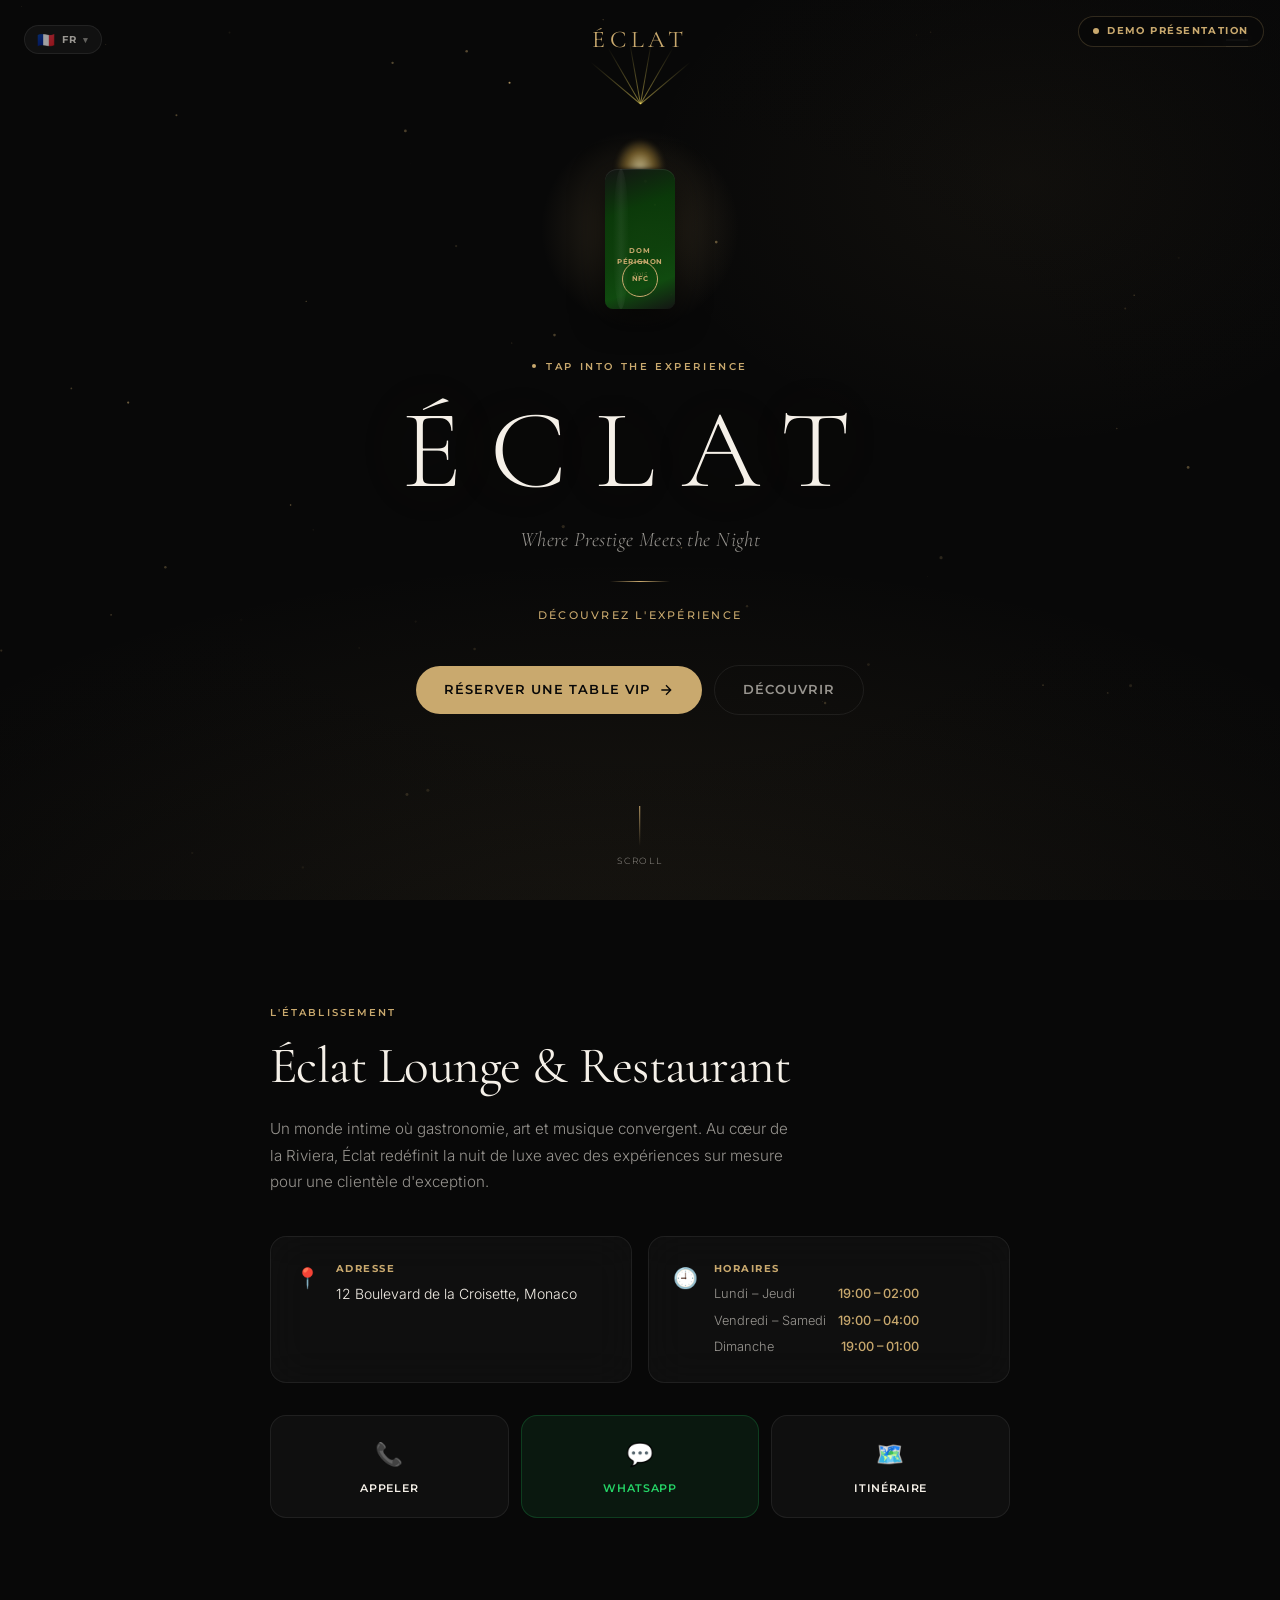
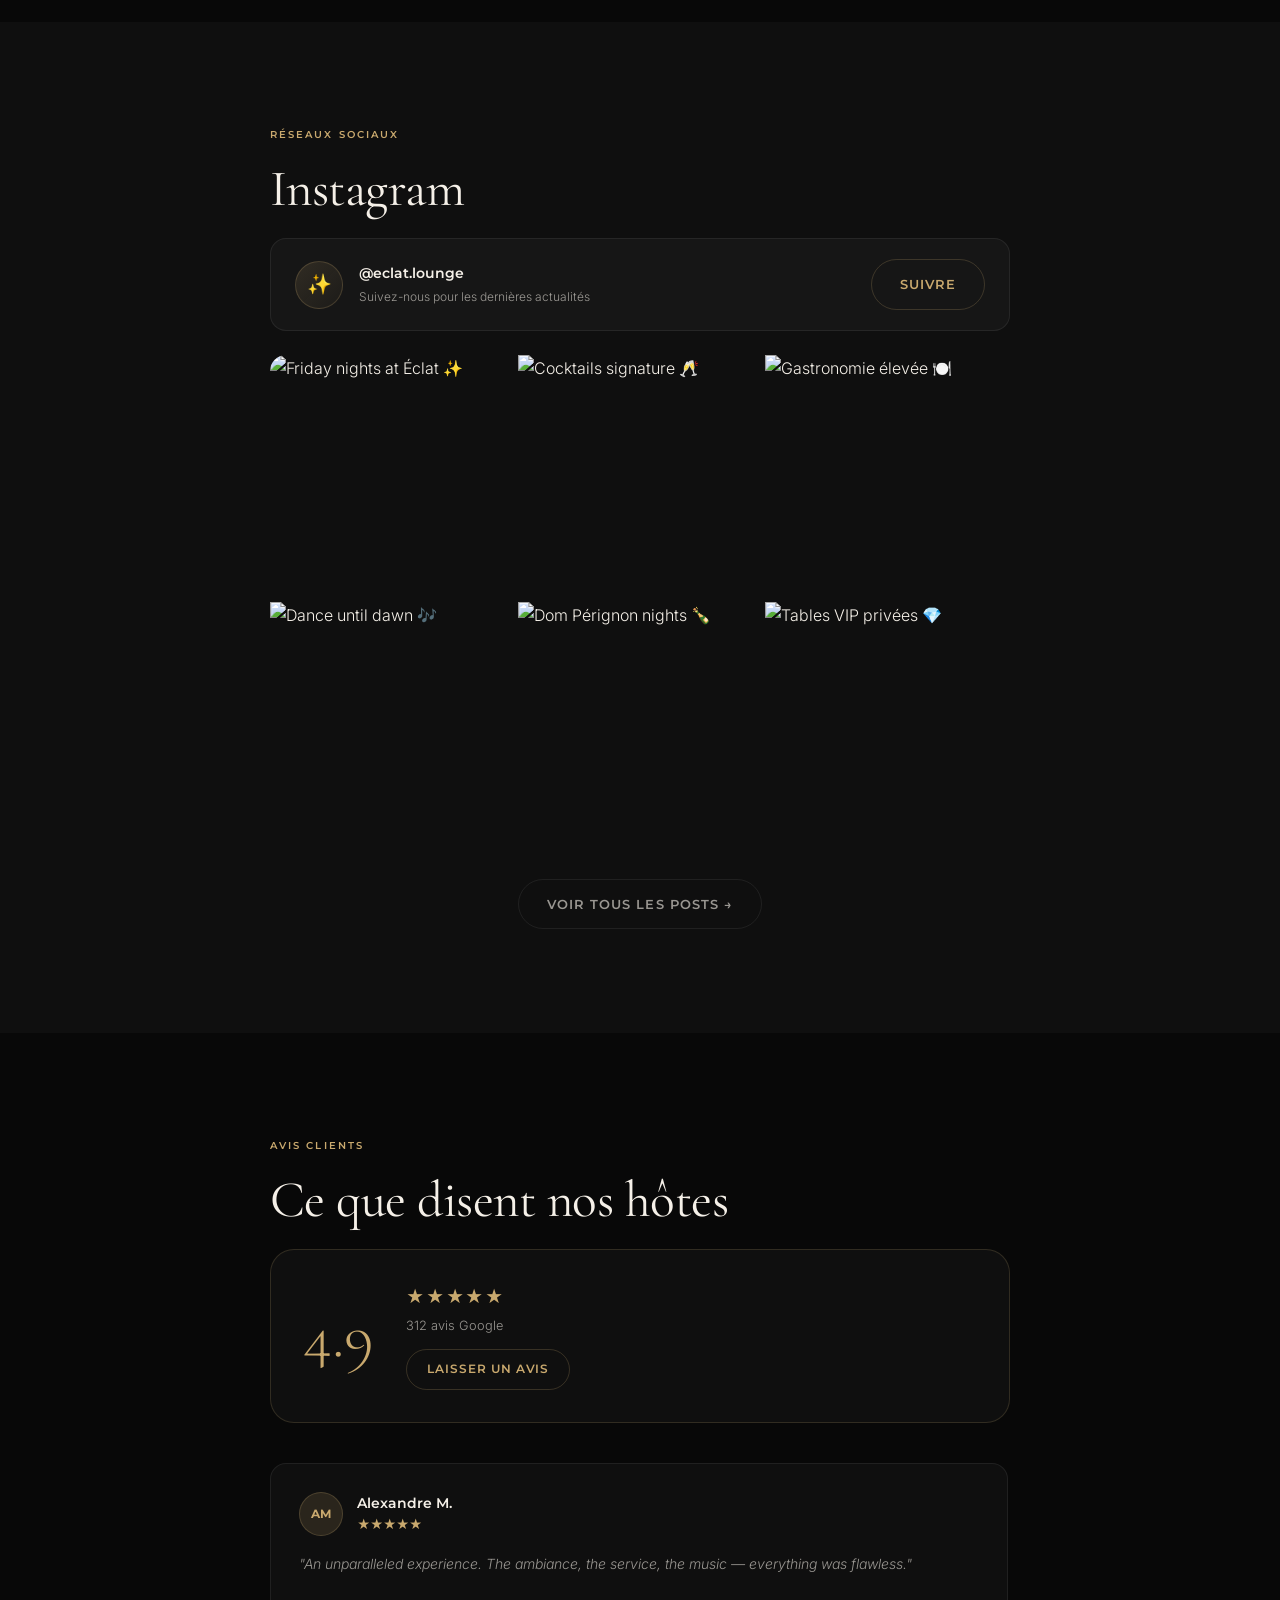
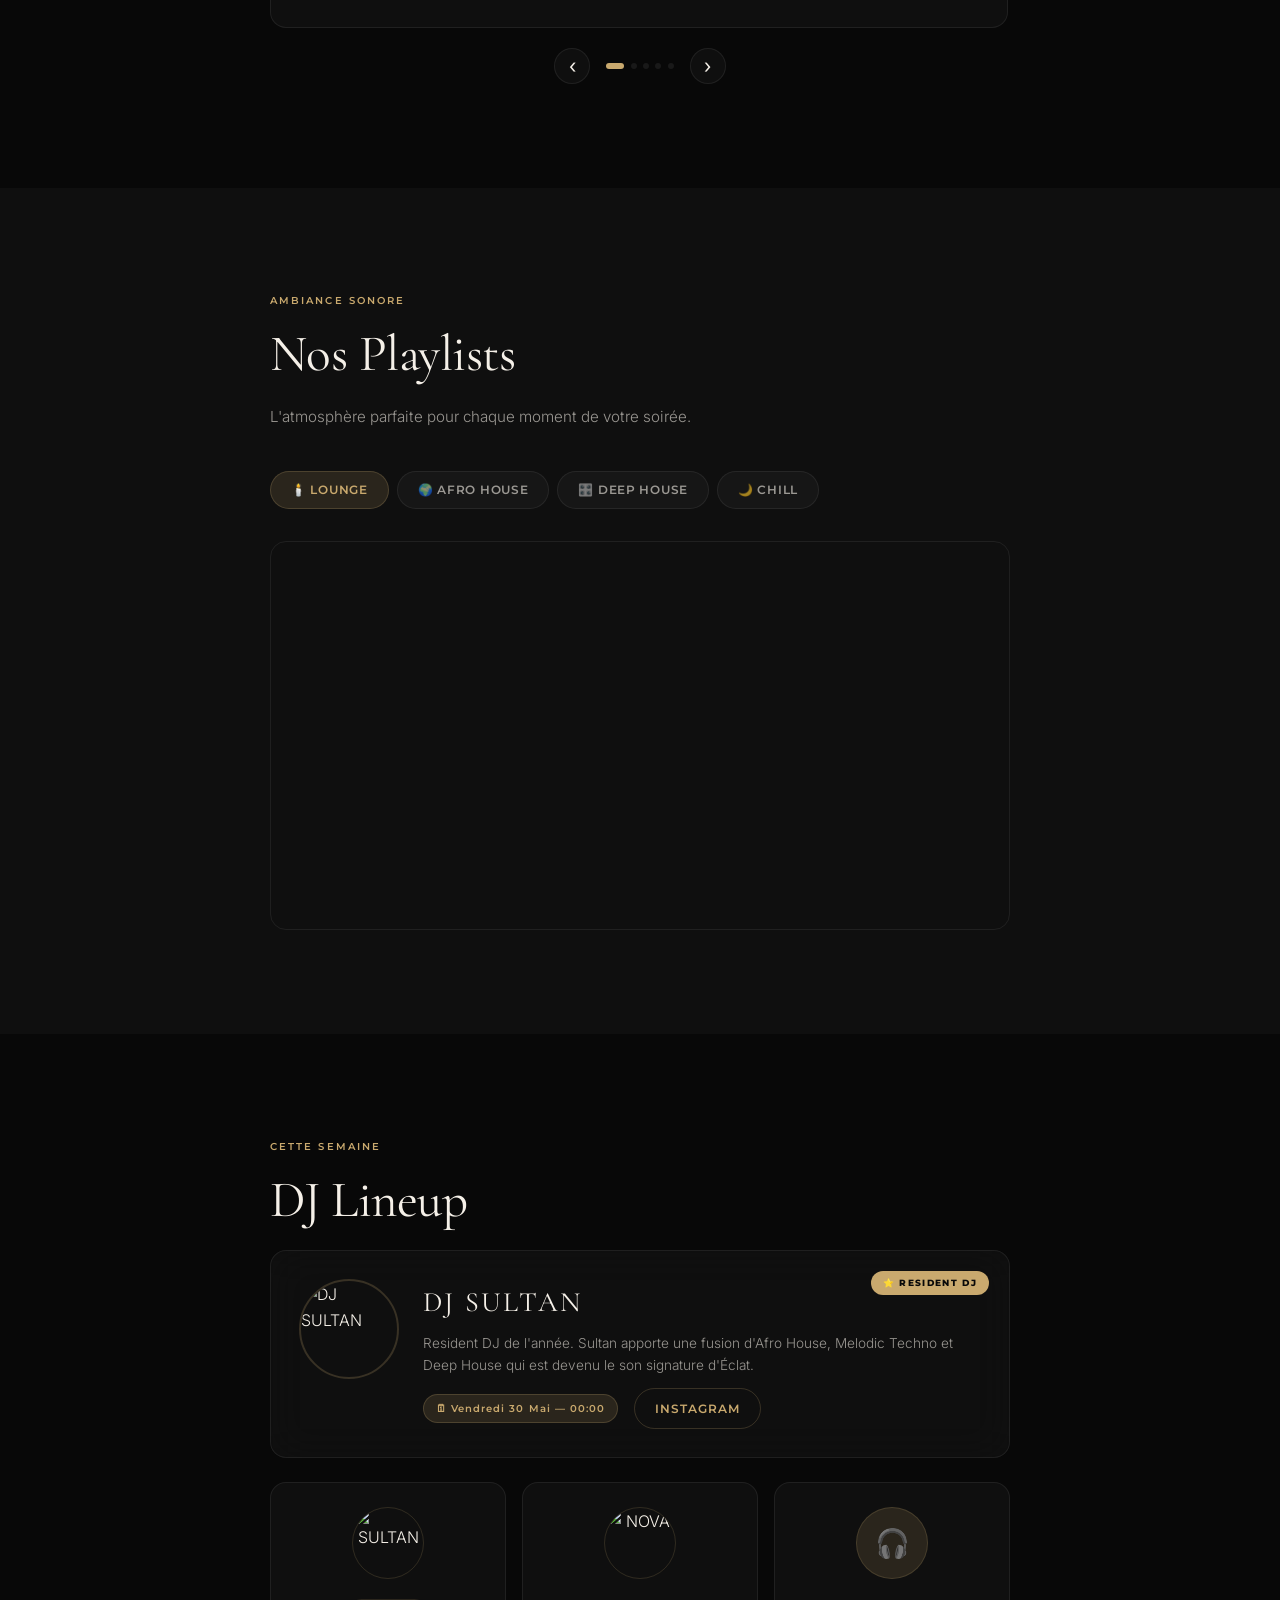
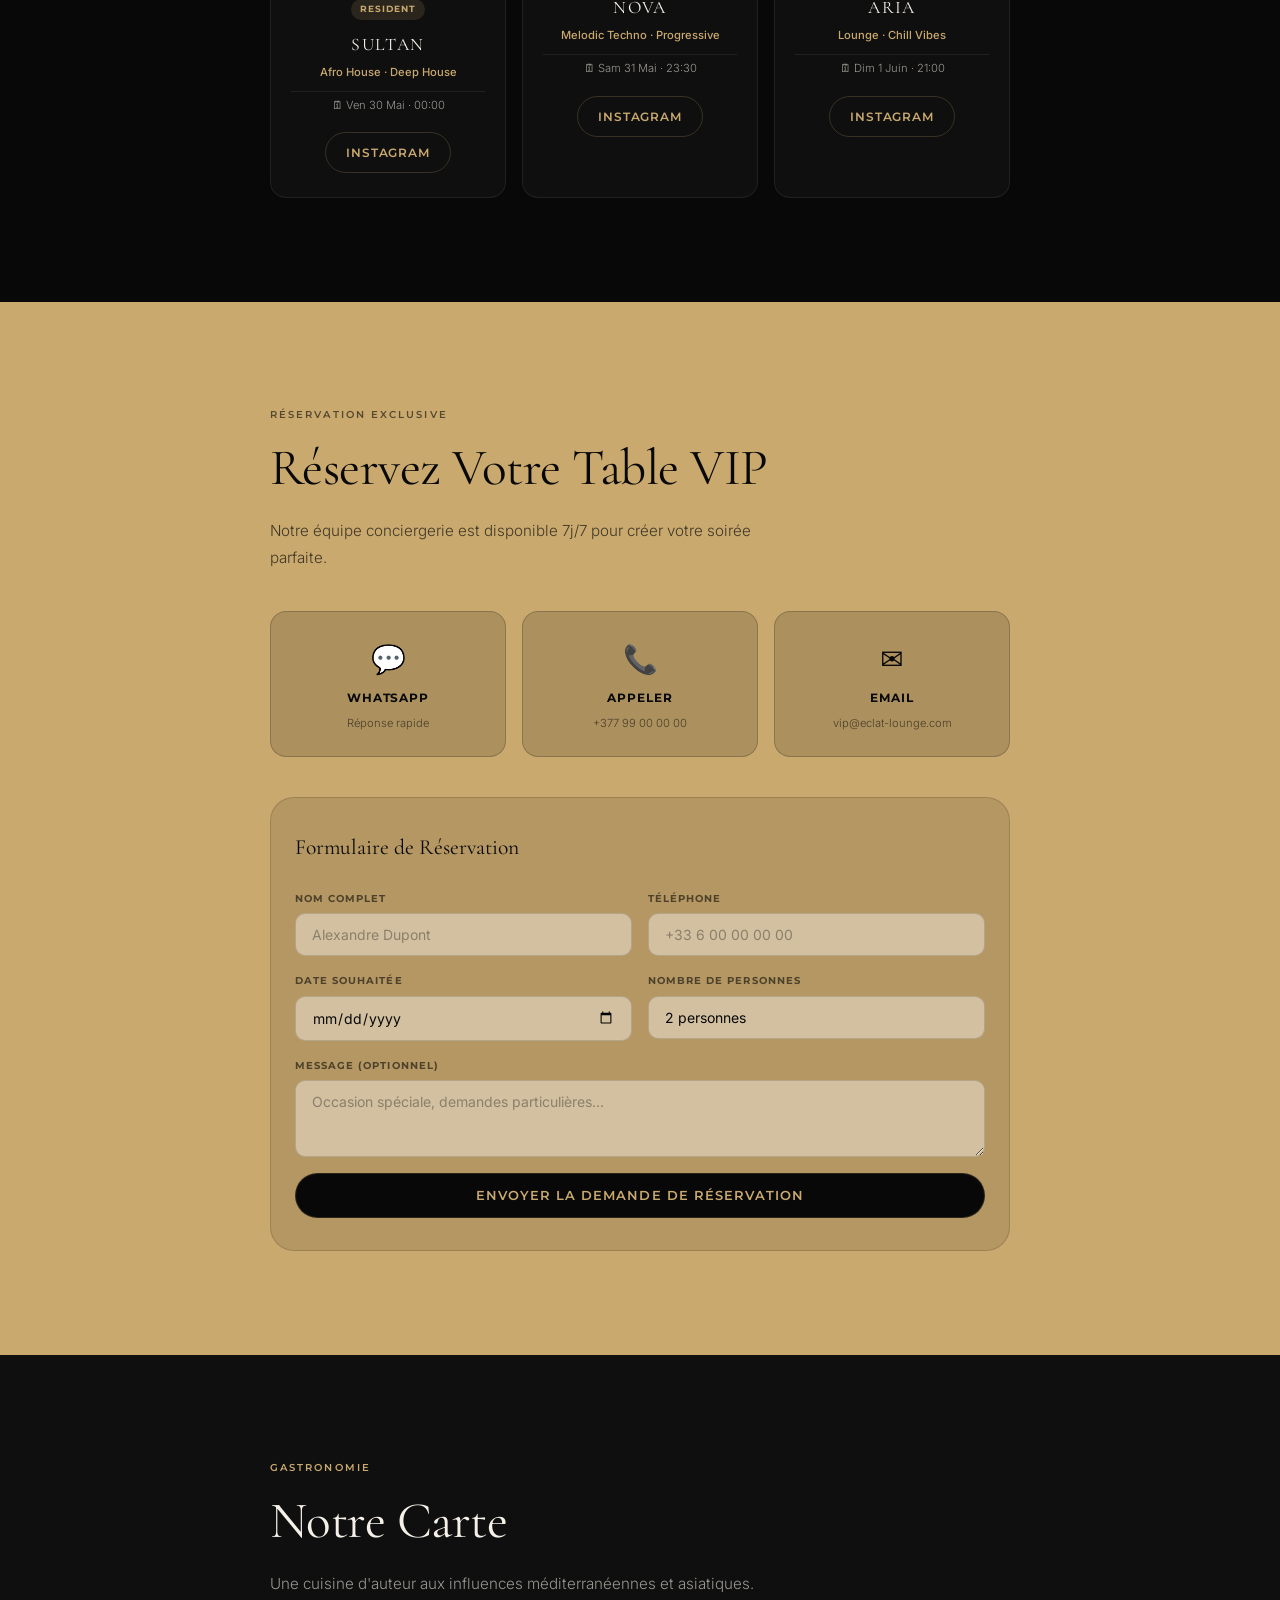
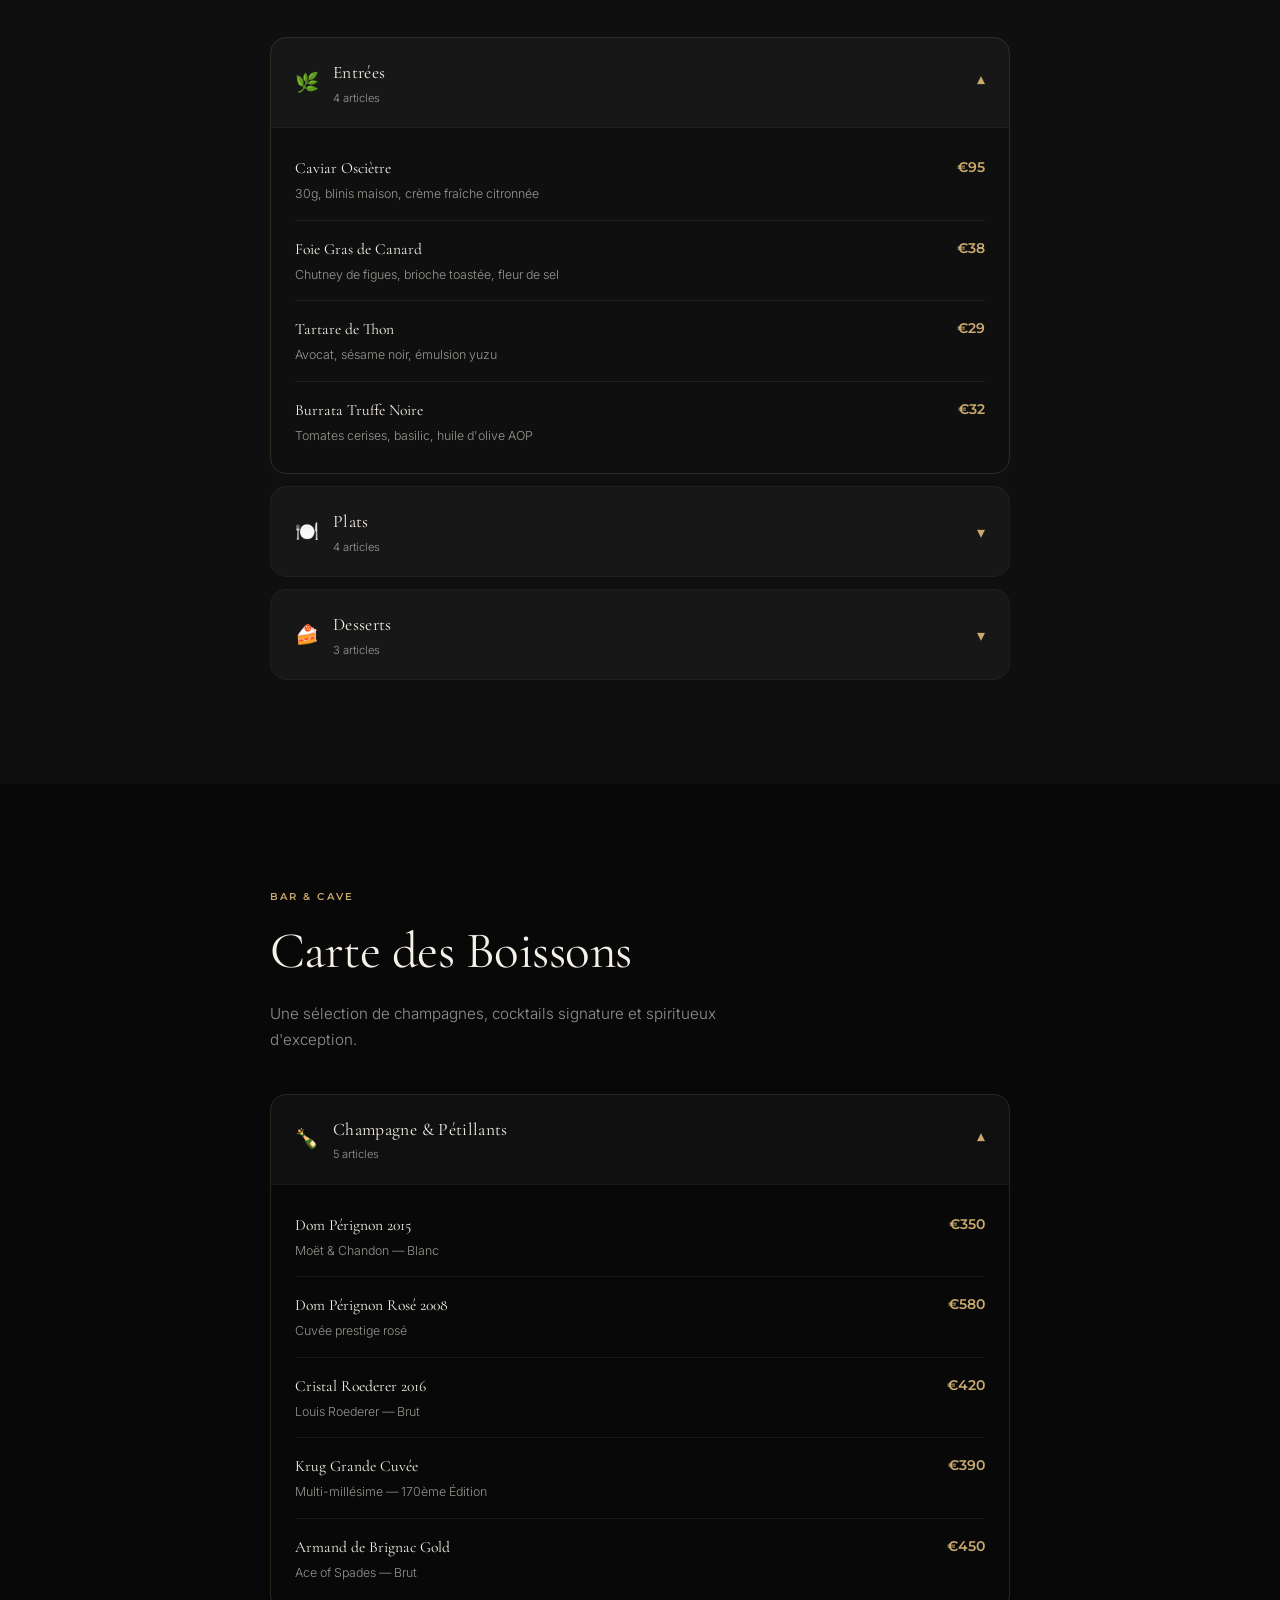
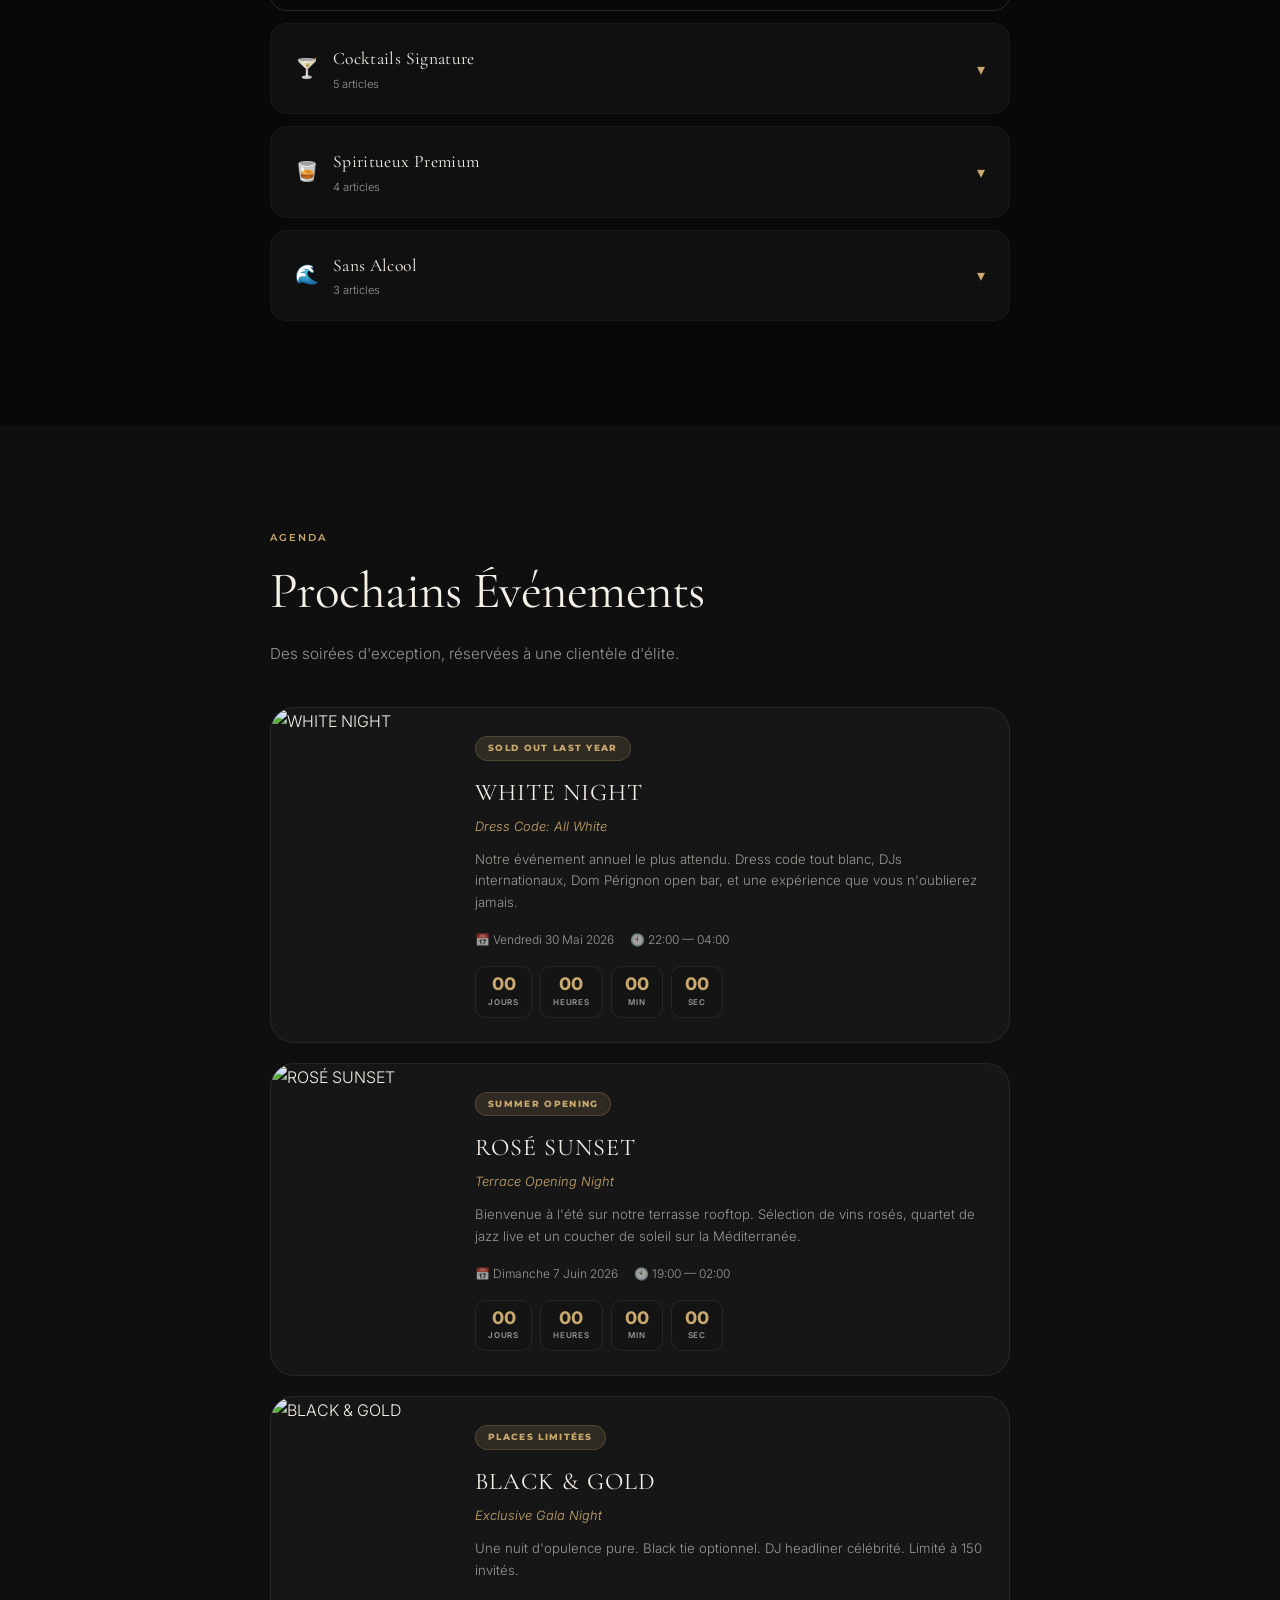
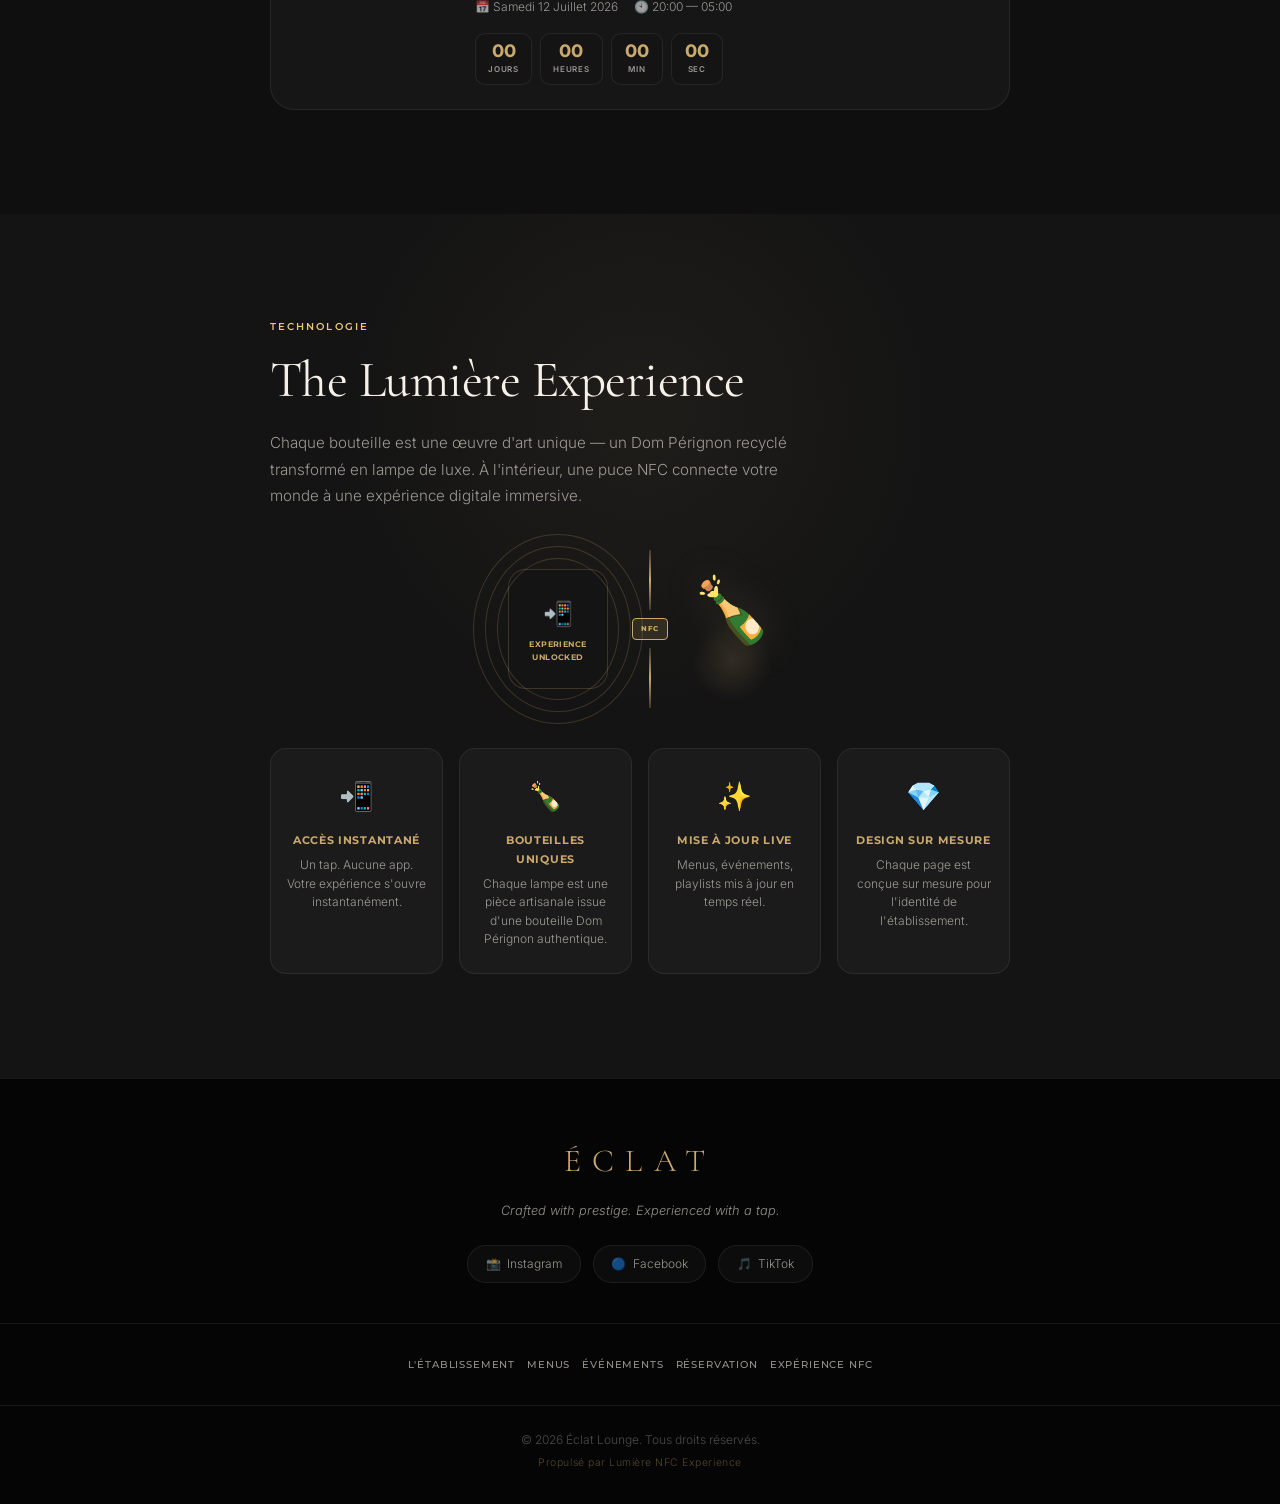
==== commit b78ef066: "feat: multilingual support — FR / EN / DE / ES / IT - Language switcher in top-left of nav (flag + c" ====
--- a/eclat-demo.html
+++ b/eclat-demo.html
@@ -93,9 +93,24 @@
 .demo-close:hover{background:var(--gold-l)}
 
 /* NAV */
-.nav{position:fixed;top:0;left:0;right:0;z-index:1000;padding:1.25rem 1.5rem;display:flex;align-items:center;justify-content:space-between;transition:background .4s,padding .4s}
+.nav{position:fixed;top:0;left:0;right:0;z-index:1000;padding:1.25rem 1.5rem;display:grid;grid-template-columns:1fr auto 1fr;align-items:center;transition:background .4s,padding .4s}
 .nav.scrolled{background:rgba(8,8,8,.93);backdrop-filter:blur(20px);-webkit-backdrop-filter:blur(20px);padding:.85rem 1.5rem;border-bottom:1px solid var(--br)}
-.nav-logo{font-family:var(--serif);font-size:1.5rem;font-weight:400;letter-spacing:.2em;color:var(--gold)}
+.nav-logo{font-family:var(--serif);font-size:1.5rem;font-weight:400;letter-spacing:.2em;color:var(--gold);text-align:center}
+.nav-right{display:flex;justify-content:flex-end}
+
+/* LANGUAGE SWITCHER */
+.lang-sw{position:relative}
+.lang-btn{display:flex;align-items:center;gap:.4rem;padding:.4rem .75rem;border-radius:100px;background:rgba(255,255,255,.04);border:1px solid var(--br);color:var(--wd);font-family:var(--disp);font-size:.65rem;font-weight:700;letter-spacing:.08em;cursor:pointer;transition:var(--trf);white-space:nowrap}
+.lang-btn:hover{border-color:var(--gold-b);color:var(--gold)}
+.lang-btn .lang-flag{font-size:.9rem;line-height:1}
+.lang-btn .lang-caret{font-size:.55rem;opacity:.6;transition:transform .2s}
+.lang-sw.open .lang-caret{transform:rotate(180deg)}
+.lang-dropdown{position:absolute;top:calc(100% + .5rem);left:0;min-width:140px;background:var(--bg3);border:1px solid var(--gold-b);border-radius:var(--rs);padding:.4rem;display:none;flex-direction:column;gap:.1rem;z-index:3000;box-shadow:0 12px 40px rgba(0,0,0,.6)}
+.lang-sw.open .lang-dropdown{display:flex}
+.lang-option{display:flex;align-items:center;gap:.6rem;padding:.6rem .75rem;border-radius:6px;font-family:var(--disp);font-size:.72rem;font-weight:600;color:var(--wd);cursor:pointer;transition:background .15s,color .15s;letter-spacing:.04em}
+.lang-option:hover{background:var(--gold-d);color:var(--gold)}
+.lang-option.active{color:var(--gold);background:var(--gold-d)}
+.lang-option-flag{font-size:1rem;line-height:1}
 .nav-menu-btn{display:flex;flex-direction:column;gap:5px;padding:.5rem}
 .nav-menu-btn span{display:block;width:22px;height:1.5px;background:var(--w);transition:var(--tr)}
 .nav-drawer{position:fixed;top:0;right:0;bottom:0;width:min(320px,85vw);background:var(--bg3);border-left:1px solid var(--br);backdrop-filter:blur(30px);z-index:2000;padding:5rem 2rem 2rem;transform:translateX(100%);transition:transform .4s cubic-bezier(.4,0,.2,1)}
@@ -359,25 +374,48 @@
 <div class="demo-overlay" id="demoOverlay">
   <div class="demo-modal">
     <div class="demo-modal-icon">💎</div>
-    <h3>Fonctionnalité Active</h3>
-    <p>Cette page est une démonstration. Tous les boutons et liens seront entièrement configurés pour votre établissement.</p>
-    <button class="demo-close" onclick="document.getElementById('demoOverlay').classList.remove('active')">Fermer</button>
+    <h3 data-i18n="demo_title">Fonctionnalité Active</h3>
+    <p data-i18n="demo_text">Cette page est une démonstration. Tous les boutons et liens seront entièrement configurés pour votre établissement.</p>
+    <button class="demo-close" onclick="document.getElementById('demoOverlay').classList.remove('active')" data-i18n="demo_close">Fermer</button>
   </div>
 </div>
 
 <!-- NAV -->
 <nav class="nav" id="nav">
+  <!-- Language switcher — left column -->
+  <div class="lang-sw" id="langSw">
+    <button class="lang-btn" id="langBtn" aria-label="Language">
+      <span class="lang-flag" id="langFlag">🇫🇷</span>
+      <span id="langCode">FR</span>
+      <span class="lang-caret">▾</span>
+    </button>
+    <div class="lang-dropdown" id="langDropdown">
+      <div class="lang-option active" data-lang="fr"><span class="lang-option-flag">🇫🇷</span> Français</div>
+      <div class="lang-option" data-lang="en"><span class="lang-option-flag">🇬🇧</span> English</div>
+      <div class="lang-option" data-lang="de"><span class="lang-option-flag">🇩🇪</span> Deutsch</div>
+      <div class="lang-option" data-lang="es"><span class="lang-option-flag">🇪🇸</span> Español</div>
+      <div class="lang-option" data-lang="it"><span class="lang-option-flag">🇮🇹</span> Italiano</div>
+    </div>
+  </div>
+
+  <!-- Logo — center column -->
   <div class="nav-logo">ÉCLAT</div>
-  <button class="nav-menu-btn" id="menuBtn" aria-label="Menu"><span></span><span></span><span></span></button>
+
+  <!-- Hamburger — right column -->
+  <div class="nav-right">
+    <button class="nav-menu-btn" id="menuBtn" aria-label="Menu"><span></span><span></span><span></span></button>
+  </div>
+
+  <!-- Drawer -->
   <div class="nav-drawer" id="drawer">
     <button class="nav-drawer-close" id="drawerClose">✕</button>
     <nav class="nav-links">
-      <a href="#about"       class="nav-link dt">L'Établissement</a>
-      <a href="#menus"       class="nav-link dt">Menus</a>
-      <a href="#drinks"      class="nav-link dt">Boissons</a>
+      <a href="#about"       class="nav-link dt" data-i18n="nav_venue">L'Établissement</a>
+      <a href="#menus"       class="nav-link dt" data-i18n="nav_menus">Menus</a>
+      <a href="#drinks"      class="nav-link dt" data-i18n="nav_drinks">Boissons</a>
       <a href="#djs"         class="nav-link dt">DJs</a>
-      <a href="#events"      class="nav-link dt">Événements</a>
-      <a href="#reservation" class="nav-link dt">Réservation</a>
+      <a href="#events"      class="nav-link dt" data-i18n="nav_events">Événements</a>
+      <a href="#reservation" class="nav-link dt" data-i18n="nav_reservation">Réservation</a>
     </nav>
   </div>
 </nav>
@@ -406,49 +444,49 @@
     </div>
   </div>
   <div class="hero-content">
-    <div class="hero-eyebrow rv d1"><span class="hero-dot"></span>Tap Into The Experience</div>
+    <div class="hero-eyebrow rv d1"><span class="hero-dot"></span><span data-i18n="hero_eyebrow">Tap Into The Experience</span></div>
     <h1 class="hero-title rv d2">ÉCLAT</h1>
     <p class="hero-tagline rv d3">Where Prestige Meets the Night</p>
     <div class="hero-divider rv d4"></div>
-    <p class="hero-sub rv d4">Découvrez l'expérience</p>
+    <p class="hero-sub rv d4" data-i18n="hero_sub">Découvrez l'expérience</p>
     <div class="hero-cta rv d5">
       <a href="#reservation" class="btn btn-primary dt">
-        Réserver une table VIP
+        <span data-i18n="hero_cta_primary">Réserver une table VIP</span>
         <svg width="16" height="16" viewBox="0 0 24 24" fill="none" stroke="currentColor" stroke-width="2"><path d="M5 12h14M12 5l7 7-7 7"/></svg>
       </a>
-      <a href="#about" class="btn btn-ghost dt">Découvrir</a>
-    </div>
-  </div>
-  <div class="hero-scroll"><div class="scroll-line"></div><span>Scroll</span></div>
+      <a href="#about" class="btn btn-ghost dt" data-i18n="hero_cta_secondary">Découvrir</a>
+    </div>
+  </div>
+  <div class="hero-scroll"><div class="scroll-line"></div><span data-i18n="scroll">Scroll</span></div>
 </section>
 
 <!-- ═══════════ ABOUT ═══════════ -->
 <section class="section" id="about">
   <div class="container">
-    <div class="section-label rv">L'Établissement</div>
+    <div class="section-label rv" data-i18n="about_label">L'Établissement</div>
     <h2 class="section-title rv">Éclat Lounge &amp; Restaurant</h2>
-    <p class="section-desc rv">An intimate world where gastronomy, art, and music converge. Nestled in the heart of the Riviera, Éclat redefines luxury nightlife with curated experiences for the most discerning guests.</p>
+    <p class="section-desc rv" data-i18n="about_desc">An intimate world where gastronomy, art, and music converge. Nestled in the heart of the Riviera, Éclat redefines luxury nightlife with curated experiences for the most discerning guests.</p>
     <div class="info-grid">
       <div class="info-card glass rv">
         <div class="info-icon">📍</div>
-        <div><div class="info-lbl">Adresse</div><div class="info-val">12 Boulevard de la Croisette, Monaco</div></div>
+        <div><div class="info-lbl" data-i18n="about_address_lbl">Adresse</div><div class="info-val">12 Boulevard de la Croisette, Monaco</div></div>
       </div>
       <div class="info-card glass rv d1">
         <div class="info-icon">🕘</div>
         <div>
-          <div class="info-lbl">Horaires</div>
+          <div class="info-lbl" data-i18n="about_hours_lbl">Horaires</div>
           <ul class="hours-list">
-            <li><span class="day">Lundi – Jeudi</span><span class="time">19:00 – 02:00</span></li>
-            <li><span class="day">Vendredi – Samedi</span><span class="time">19:00 – 04:00</span></li>
-            <li><span class="day">Dimanche</span><span class="time">19:00 – 01:00</span></li>
+            <li><span class="day" data-i18n="hours_mon_thu">Lundi – Jeudi</span><span class="time">19:00 – 02:00</span></li>
+            <li><span class="day" data-i18n="hours_fri_sat">Vendredi – Samedi</span><span class="time">19:00 – 04:00</span></li>
+            <li><span class="day" data-i18n="hours_sun">Dimanche</span><span class="time">19:00 – 01:00</span></li>
           </ul>
         </div>
       </div>
     </div>
     <div class="contact-btns rv">
-      <a class="cta-btn cta-call dt"><span class="cta-btn-icon">📞</span><span>Appeler</span></a>
+      <a class="cta-btn cta-call dt"><span class="cta-btn-icon">📞</span><span data-i18n="about_call">Appeler</span></a>
       <a class="cta-btn cta-wa dt"><span class="cta-btn-icon">💬</span><span>WhatsApp</span></a>
-      <a class="cta-btn cta-map dt"><span class="cta-btn-icon">🗺️</span><span>Itinéraire</span></a>
+      <a class="cta-btn cta-map dt"><span class="cta-btn-icon">🗺️</span><span data-i18n="about_directions">Itinéraire</span></a>
     </div>
   </div>
 </section>
@@ -456,31 +494,31 @@
 <!-- ═══════════ INSTAGRAM ═══════════ -->
 <section class="section section--dark" id="instagram">
   <div class="container">
-    <div class="section-label rv">Réseaux Sociaux</div>
-    <h2 class="section-title rv">Instagram</h2>
+    <div class="section-label rv" data-i18n="ig_label">Réseaux Sociaux</div>
+    <h2 class="section-title rv" data-i18n="ig_title">Instagram</h2>
     <div class="ig-header rv">
       <div class="ig-profile">
         <div class="ig-avatar">✨</div>
-        <div><div class="ig-handle">@eclat.lounge</div><div class="ig-sub">Suivez-nous pour les dernières actualités</div></div>
+        <div><div class="ig-handle">@eclat.lounge</div><div class="ig-sub" data-i18n="ig_sub">Suivez-nous pour les dernières actualités</div></div>
       </div>
-      <a class="btn btn-outline dt">Suivre</a>
+      <a class="btn btn-outline dt" data-i18n="ig_follow">Suivre</a>
     </div>
     <div class="ig-grid" id="igGrid"></div>
-    <div class="text-center rv" style="margin-top:2rem"><a class="btn btn-ghost dt">Voir tous les posts →</a></div>
+    <div class="text-center rv" style="margin-top:2rem"><a class="btn btn-ghost dt" data-i18n="ig_see_all">Voir tous les posts →</a></div>
   </div>
 </section>
 
 <!-- ═══════════ REVIEWS ═══════════ -->
 <section class="section" id="reviews">
   <div class="container">
-    <div class="section-label rv">Avis Clients</div>
-    <h2 class="section-title rv">Ce que disent nos hôtes</h2>
+    <div class="section-label rv" data-i18n="rev_label">Avis Clients</div>
+    <h2 class="section-title rv" data-i18n="rev_title">Ce que disent nos hôtes</h2>
     <div class="rating-hero rv">
       <div class="rating-num">4.9</div>
       <div>
         <div class="rating-stars">★★★★★</div>
-        <div class="rating-ct">312 avis Google</div>
-        <a class="btn btn-outline btn--sm dt" style="margin-top:.75rem">Laisser un avis</a>
+        <div class="rating-ct" data-i18n="rev_count">312 avis Google</div>
+        <a class="btn btn-outline btn--sm dt" style="margin-top:.75rem" data-i18n="rev_leave">Laisser un avis</a>
       </div>
     </div>
     <div class="carousel-wrap">
@@ -497,9 +535,9 @@
 <!-- ═══════════ SPOTIFY ═══════════ -->
 <section class="section section--dark" id="music">
   <div class="container">
-    <div class="section-label rv">Ambiance Sonore</div>
-    <h2 class="section-title rv">Nos Playlists</h2>
-    <p class="section-desc rv">L'atmosphère parfaite pour chaque moment de votre soirée.</p>
+    <div class="section-label rv" data-i18n="sp_label">Ambiance Sonore</div>
+    <h2 class="section-title rv" data-i18n="sp_title">Nos Playlists</h2>
+    <p class="section-desc rv" data-i18n="sp_desc">L'atmosphère parfaite pour chaque moment de votre soirée.</p>
     <div class="pl-tabs rv" id="plTabs"></div>
     <div class="sp-wrap rv">
       <iframe id="spFrame" width="100%" height="380" frameborder="0"
@@ -512,8 +550,8 @@
 <!-- ═══════════ DJS ═══════════ -->
 <section class="section" id="djs">
   <div class="container">
-    <div class="section-label rv">Cette Semaine</div>
-    <h2 class="section-title rv">DJ Lineup</h2>
+    <div class="section-label rv" data-i18n="dj_label">Cette Semaine</div>
+    <h2 class="section-title rv" data-i18n="dj_title">DJ Lineup</h2>
     <div class="glass dj-feat rv" id="djFeat"></div>
     <div class="dj-grid" id="djGrid"></div>
   </div>
@@ -522,29 +560,29 @@
 <!-- ═══════════ RESERVATION ═══════════ -->
 <section class="section section--gold" id="reservation">
   <div class="container">
-    <div class="section-label rv" style="color:rgba(8,8,8,.6)">Réservation Exclusive</div>
-    <h2 class="section-title rv" style="color:#080808">Réservez Votre Table VIP</h2>
-    <p class="section-desc rv" style="color:rgba(8,8,8,.7)">Notre équipe conciergerie est disponible 7j/7 pour créer votre soirée parfaite.</p>
+    <div class="section-label rv" style="color:rgba(8,8,8,.6)" data-i18n="res_label">Réservation Exclusive</div>
+    <h2 class="section-title rv" style="color:#080808" data-i18n="res_title">Réservez Votre Table VIP</h2>
+    <p class="section-desc rv" style="color:rgba(8,8,8,.7)" data-i18n="res_desc">Notre équipe conciergerie est disponible 7j/7 pour créer votre soirée parfaite.</p>
     <div class="res-cards rv">
-      <a class="res-card dt"><div class="res-icon">💬</div><div class="res-title">WhatsApp</div><div class="res-sub">Réponse rapide</div></a>
-      <a class="res-card dt"><div class="res-icon">📞</div><div class="res-title">Appeler</div><div class="res-sub">+377 99 00 00 00</div></a>
+      <a class="res-card dt"><div class="res-icon">💬</div><div class="res-title">WhatsApp</div><div class="res-sub" data-i18n="res_wa_sub">Réponse rapide</div></a>
+      <a class="res-card dt"><div class="res-icon">📞</div><div class="res-title" data-i18n="res_call_title">Appeler</div><div class="res-sub">+377 99 00 00 00</div></a>
       <a class="res-card dt"><div class="res-icon">✉️</div><div class="res-title">Email</div><div class="res-sub">vip@eclat-lounge.com</div></a>
     </div>
     <div class="form-wrap rv">
-      <h3 class="form-title">Formulaire de Réservation</h3>
-      <form onsubmit="demo(event)">
+      <h3 class="form-title" data-i18n="res_form_title">Formulaire de Réservation</h3>
+      <form onsubmit="demo(event)" id="resForm">
         <div class="form-row">
-          <div class="form-g"><label>Nom complet</label><input type="text" placeholder="Alexandre Dupont"/></div>
-          <div class="form-g"><label>Téléphone</label><input type="tel" placeholder="+33 6 00 00 00 00"/></div>
+          <div class="form-g"><label data-i18n="form_name">Nom complet</label><input type="text" data-i18n-ph="form_name_ph" placeholder="Alexandre Dupont"/></div>
+          <div class="form-g"><label data-i18n="form_phone">Téléphone</label><input type="tel" data-i18n-ph="form_phone_ph" placeholder="+33 6 00 00 00 00"/></div>
         </div>
         <div class="form-row">
-          <div class="form-g"><label>Date souhaitée</label><input type="date"/></div>
-          <div class="form-g"><label>Nombre de personnes</label>
-            <select><option>2 personnes</option><option>3-4 personnes</option><option>5-6 personnes</option><option>7-10 personnes</option><option>Événement privé (10+)</option></select>
+          <div class="form-g"><label data-i18n="form_date">Date souhaitée</label><input type="date"/></div>
+          <div class="form-g"><label data-i18n="form_guests">Nombre de personnes</label>
+            <select id="guestSelect"></select>
           </div>
         </div>
-        <div class="form-g" style="margin-bottom:1rem"><label>Message (optionnel)</label><textarea placeholder="Occasion spéciale, demandes particulières…" rows="3"></textarea></div>
-        <button type="submit" class="btn btn-dark btn--full">Envoyer la demande de réservation</button>
+        <div class="form-g" style="margin-bottom:1rem"><label data-i18n="form_message">Message (optionnel)</label><textarea data-i18n-ph="form_message_ph" placeholder="Occasion spéciale, demandes particulières…" rows="3"></textarea></div>
+        <button type="submit" class="btn btn-dark btn--full" data-i18n="form_submit">Envoyer la demande de réservation</button>
       </form>
     </div>
   </div>
@@ -553,9 +591,9 @@
 <!-- ═══════════ FOOD MENU ═══════════ -->
 <section class="section section--dark" id="menus">
   <div class="container">
-    <div class="section-label rv">Gastronomie</div>
-    <h2 class="section-title rv">Notre Carte</h2>
-    <p class="section-desc rv">Une cuisine d'auteur aux influences méditerranéennes et asiatiques.</p>
+    <div class="section-label rv" data-i18n="food_label">Gastronomie</div>
+    <h2 class="section-title rv" data-i18n="food_title">Notre Carte</h2>
+    <p class="section-desc rv" data-i18n="food_desc">Une cuisine d'auteur aux influences méditerranéennes et asiatiques.</p>
     <div class="acc rv" id="foodAcc"></div>
   </div>
 </section>
@@ -563,9 +601,9 @@
 <!-- ═══════════ DRINKS ═══════════ -->
 <section class="section" id="drinks">
   <div class="container">
-    <div class="section-label rv">Bar &amp; Cave</div>
-    <h2 class="section-title rv">Carte des Boissons</h2>
-    <p class="section-desc rv">Une sélection de champagnes, cocktails signature et spiritueux d'exception.</p>
+    <div class="section-label rv" data-i18n="drinks_label">Bar &amp; Cave</div>
+    <h2 class="section-title rv" data-i18n="drinks_title">Carte des Boissons</h2>
+    <p class="section-desc rv" data-i18n="drinks_desc">Une sélection de champagnes, cocktails signature et spiritueux d'exception.</p>
     <div class="acc rv" id="drinkAcc"></div>
   </div>
 </section>
@@ -573,9 +611,9 @@
 <!-- ═══════════ EVENTS ═══════════ -->
 <section class="section section--dark" id="events">
   <div class="container">
-    <div class="section-label rv">Agenda</div>
-    <h2 class="section-title rv">Prochains Événements</h2>
-    <p class="section-desc rv">Des soirées d'exception, réservées à une clientèle d'élite.</p>
+    <div class="section-label rv" data-i18n="events_label">Agenda</div>
+    <h2 class="section-title rv" data-i18n="events_title">Prochains Événements</h2>
+    <p class="section-desc rv" data-i18n="events_desc">Des soirées d'exception, réservées à une clientèle d'élite.</p>
     <div class="ev-grid" id="evGrid"></div>
   </div>
 </section>
@@ -584,15 +622,15 @@
 <section class="section nfc-s" id="nfc">
   <div class="nfc-glow"></div>
   <div class="container">
-    <div class="section-label rv" style="color:var(--gold-l)">Technologie</div>
-    <h2 class="section-title rv">The Lumière Experience</h2>
-    <p class="section-desc rv">Chaque bouteille est une œuvre d'art unique — un Dom Pérignon recyclé transformé en lampe de luxe. À l'intérieur, une puce NFC connecte votre monde à une expérience digitale immersive.</p>
+    <div class="section-label rv" style="color:var(--gold-l)" data-i18n="nfc_label">Technologie</div>
+    <h2 class="section-title rv" data-i18n="nfc_title">The Lumière Experience</h2>
+    <p class="section-desc rv" data-i18n="nfc_desc">Chaque bouteille est une œuvre d'art unique — un Dom Pérignon recyclé transformé en lampe de luxe. À l'intérieur, une puce NFC connecte votre monde à une expérience digitale immersive.</p>
     <div class="nfc-vis rv">
       <div class="nfc-phone">
         <div class="nfc-wave nfc-wave-1"></div>
         <div class="nfc-wave nfc-wave-2"></div>
         <div class="nfc-wave nfc-wave-3"></div>
-        <div class="nfc-screen"><div class="nfc-pi">📲</div><div class="nfc-pt">Experience Unlocked</div></div>
+        <div class="nfc-screen"><div class="nfc-pi">📲</div><div class="nfc-pt" data-i18n="nfc_unlocked">Experience Unlocked</div></div>
       </div>
       <div class="nfc-conn">
         <div class="nfc-line"></div>
@@ -609,7 +647,7 @@
 <footer class="footer">
   <div class="footer-top">
     <div class="footer-logo">ÉCLAT</div>
-    <p class="footer-tl">Crafted with prestige. Experienced with a tap.</p>
+    <p class="footer-tl" data-i18n="footer_tl">Crafted with prestige. Experienced with a tap.</p>
     <div class="footer-soc">
       <a class="footer-sb dt"><span>📸</span><span>Instagram</span></a>
       <a class="footer-sb dt"><span>🔵</span><span>Facebook</span></a>
@@ -617,15 +655,15 @@
     </div>
   </div>
   <div class="footer-links">
-    <a href="#about" class="footer-link dt">L'Établissement</a>
-    <a href="#menus" class="footer-link dt">Menus</a>
-    <a href="#events" class="footer-link dt">Événements</a>
-    <a href="#reservation" class="footer-link dt">Réservation</a>
-    <a href="#nfc" class="footer-link dt">Expérience NFC</a>
+    <a href="#about" class="footer-link dt" data-i18n="nav_venue">L'Établissement</a>
+    <a href="#menus" class="footer-link dt" data-i18n="nav_menus">Menus</a>
+    <a href="#events" class="footer-link dt" data-i18n="nav_events">Événements</a>
+    <a href="#reservation" class="footer-link dt" data-i18n="nav_reservation">Réservation</a>
+    <a href="#nfc" class="footer-link dt" data-i18n="footer_nfc">Expérience NFC</a>
   </div>
   <div class="footer-bot">
-    <p class="footer-cr">© 2026 Éclat Lounge. All rights reserved.</p>
-    <p class="footer-pw">Powered by Lumière NFC Experience</p>
+    <p class="footer-cr" data-i18n="footer_cr">© 2026 Éclat Lounge. All rights reserved.</p>
+    <p class="footer-pw" data-i18n="footer_pw">Powered by Lumière NFC Experience</p>
   </div>
 </footer>
 
@@ -721,6 +759,352 @@
 };
 
 /* =====================================================
+   TRANSLATIONS
+   ===================================================== */
+const LANGS = {
+  fr:{flag:'🇫🇷',code:'FR',name:'Français'},
+  en:{flag:'🇬🇧',code:'EN',name:'English'},
+  de:{flag:'🇩🇪',code:'DE',name:'Deutsch'},
+  es:{flag:'🇪🇸',code:'ES',name:'Español'},
+  it:{flag:'🇮🇹',code:'IT',name:'Italiano'},
+};
+
+const T = {
+  fr:{
+    nav_venue:"L'Établissement", nav_menus:"Menus", nav_drinks:"Boissons",
+    nav_events:"Événements", nav_reservation:"Réservation",
+    hero_eyebrow:"Tap Into The Experience", hero_sub:"Découvrez l'expérience",
+    hero_cta_primary:"Réserver une table VIP", hero_cta_secondary:"Découvrir", scroll:"Scroll",
+    about_label:"L'Établissement",
+    about_desc:"Un monde intime où gastronomie, art et musique convergent. Au cœur de la Riviera, Éclat redéfinit la nuit de luxe avec des expériences sur mesure pour une clientèle d'exception.",
+    about_address_lbl:"Adresse", about_hours_lbl:"Horaires",
+    about_call:"Appeler", about_directions:"Itinéraire",
+    hours_mon_thu:"Lundi – Jeudi", hours_fri_sat:"Vendredi – Samedi", hours_sun:"Dimanche",
+    ig_label:"Réseaux Sociaux", ig_title:"Instagram",
+    ig_sub:"Suivez-nous pour les dernières actualités", ig_follow:"Suivre", ig_see_all:"Voir tous les posts →",
+    rev_label:"Avis Clients", rev_title:"Ce que disent nos hôtes",
+    rev_count:"312 avis Google", rev_leave:"Laisser un avis",
+    sp_label:"Ambiance Sonore", sp_title:"Nos Playlists",
+    sp_desc:"L'atmosphère parfaite pour chaque moment de votre soirée.",
+    dj_label:"Cette Semaine", dj_title:"DJ Lineup", dj_badge:"⭐ Resident DJ", dj_resident:"Resident",
+    res_label:"Réservation Exclusive", res_title:"Réservez Votre Table VIP",
+    res_desc:"Notre équipe conciergerie est disponible 7j/7 pour créer votre soirée parfaite.",
+    res_wa_sub:"Réponse rapide", res_call_title:"Appeler",
+    res_form_title:"Formulaire de Réservation",
+    form_name:"Nom complet", form_name_ph:"Alexandre Dupont",
+    form_phone:"Téléphone", form_phone_ph:"+33 6 00 00 00 00",
+    form_date:"Date souhaitée", form_guests:"Nombre de personnes",
+    form_guests_opts:["2 personnes","3-4 personnes","5-6 personnes","7-10 personnes","Événement privé (10+)"],
+    form_message:"Message (optionnel)", form_message_ph:"Occasion spéciale, demandes particulières…",
+    form_submit:"Envoyer la demande de réservation",
+    food_label:"Gastronomie", food_title:"Notre Carte",
+    food_desc:"Une cuisine d'auteur aux influences méditerranéennes et asiatiques.",
+    drinks_label:"Bar & Cave", drinks_title:"Carte des Boissons",
+    drinks_desc:"Une sélection de champagnes, cocktails signature et spiritueux d'exception.",
+    events_label:"Agenda", events_title:"Prochains Événements",
+    events_desc:"Des soirées d'exception, réservées à une clientèle d'élite.",
+    cd_days:"Jours", cd_hours:"Heures", cd_min:"Min", cd_sec:"Sec",
+    acc_items:"articles",
+    nfc_label:"Technologie", nfc_title:"The Lumière Experience",
+    nfc_desc:"Chaque bouteille est une œuvre d'art unique — un Dom Pérignon recyclé transformé en lampe de luxe. À l'intérieur, une puce NFC connecte votre monde à une expérience digitale immersive.",
+    nfc_unlocked:"Experience Unlocked",
+    nfc_feats:[
+      {icon:"📲",title:"Accès Instantané",text:"Un tap. Aucune app. Votre expérience s'ouvre instantanément."},
+      {icon:"🍾",title:"Bouteilles Uniques",text:"Chaque lampe est une pièce artisanale issue d'une bouteille Dom Pérignon authentique."},
+      {icon:"✨",title:"Mise à Jour Live",text:"Menus, événements, playlists mis à jour en temps réel."},
+      {icon:"💎",title:"Design Sur Mesure",text:"Chaque page est conçue sur mesure pour l'identité de l'établissement."},
+    ],
+    footer_tl:"Crafted with prestige. Experienced with a tap.",
+    footer_nfc:"Expérience NFC", footer_cr:"© 2026 Éclat Lounge. Tous droits réservés.",
+    footer_pw:"Propulsé par Lumière NFC Experience",
+    demo_title:"Fonctionnalité Active",
+    demo_text:"Cette page est une démonstration. Tous les boutons et liens seront entièrement configurés pour votre établissement.",
+    demo_close:"Fermer",
+  },
+  en:{
+    nav_venue:"The Venue", nav_menus:"Menus", nav_drinks:"Drinks",
+    nav_events:"Events", nav_reservation:"Reservation",
+    hero_eyebrow:"Tap Into The Experience", hero_sub:"Discover the experience",
+    hero_cta_primary:"Reserve a VIP Table", hero_cta_secondary:"Discover", scroll:"Scroll",
+    about_label:"The Venue",
+    about_desc:"An intimate world where gastronomy, art, and music converge. Nestled in the heart of the Riviera, Éclat redefines luxury nightlife with curated experiences for the most discerning guests.",
+    about_address_lbl:"Address", about_hours_lbl:"Opening Hours",
+    about_call:"Call", about_directions:"Directions",
+    hours_mon_thu:"Monday – Thursday", hours_fri_sat:"Friday – Saturday", hours_sun:"Sunday",
+    ig_label:"Social Media", ig_title:"Instagram",
+    ig_sub:"Follow us for the latest news", ig_follow:"Follow", ig_see_all:"See all posts →",
+    rev_label:"Guest Reviews", rev_title:"What our guests say",
+    rev_count:"312 Google reviews", rev_leave:"Leave a review",
+    sp_label:"Music & Atmosphere", sp_title:"Our Playlists",
+    sp_desc:"The perfect atmosphere for every moment of your evening.",
+    dj_label:"This Week", dj_title:"DJ Lineup", dj_badge:"⭐ Resident DJ", dj_resident:"Resident",
+    res_label:"Exclusive Reservations", res_title:"Reserve Your VIP Table",
+    res_desc:"Our concierge team is available 7 days a week to create your perfect evening.",
+    res_wa_sub:"Quick response", res_call_title:"Call",
+    res_form_title:"Reservation Form",
+    form_name:"Full name", form_name_ph:"Alexandre Dupont",
+    form_phone:"Phone", form_phone_ph:"+33 6 00 00 00 00",
+    form_date:"Preferred date", form_guests:"Number of guests",
+    form_guests_opts:["2 guests","3-4 guests","5-6 guests","7-10 guests","Private event (10+)"],
+    form_message:"Message (optional)", form_message_ph:"Special occasion, specific requests…",
+    form_submit:"Send reservation request",
+    food_label:"Gastronomy", food_title:"Our Menu",
+    food_desc:"An author's cuisine with Mediterranean and Asian influences.",
+    drinks_label:"Bar & Cellar", drinks_title:"Drinks Menu",
+    drinks_desc:"A selection of champagnes, signature cocktails and exceptional spirits.",
+    events_label:"Agenda", events_title:"Upcoming Events",
+    events_desc:"Exceptional evenings, reserved for an elite clientele.",
+    cd_days:"Days", cd_hours:"Hours", cd_min:"Min", cd_sec:"Sec",
+    acc_items:"items",
+    nfc_label:"Technology", nfc_title:"The Lumière Experience",
+    nfc_desc:"Each bottle is a unique work of art — a recycled Dom Pérignon transformed into a luxury lamp. Inside, an NFC chip connects your world to an immersive digital experience.",
+    nfc_unlocked:"Experience Unlocked",
+    nfc_feats:[
+      {icon:"📲",title:"Instant Access",text:"One tap. No app needed. Your full experience opens instantly."},
+      {icon:"🍾",title:"Unique Bottles",text:"Each lamp is a handcrafted piece made from an authentic Dom Pérignon bottle."},
+      {icon:"✨",title:"Live Updates",text:"Menus, events, and playlists updated in real time — always current."},
+      {icon:"💎",title:"Bespoke Design",text:"Every page is custom-designed for the establishment's identity and clientele."},
+    ],
+    footer_tl:"Crafted with prestige. Experienced with a tap.",
+    footer_nfc:"NFC Experience", footer_cr:"© 2026 Éclat Lounge. All rights reserved.",
+    footer_pw:"Powered by Lumière NFC Experience",
+    demo_title:"Feature Active",
+    demo_text:"This page is a demonstration. All buttons and links will be fully configured for your establishment.",
+    demo_close:"Close",
+  },
+  de:{
+    nav_venue:"Das Lokal", nav_menus:"Speisekarte", nav_drinks:"Getränke",
+    nav_events:"Veranstaltungen", nav_reservation:"Reservierung",
+    hero_eyebrow:"Erleben Sie die Welt von Éclat", hero_sub:"Entdecken Sie das Erlebnis",
+    hero_cta_primary:"VIP-Tisch reservieren", hero_cta_secondary:"Entdecken", scroll:"Scrollen",
+    about_label:"Das Lokal",
+    about_desc:"Eine intime Welt, in der Gastronomie, Kunst und Musik zusammenkommen. Im Herzen der Riviera definiert Éclat das Luxusnachtleben mit maßgeschneiderten Erlebnissen neu.",
+    about_address_lbl:"Adresse", about_hours_lbl:"Öffnungszeiten",
+    about_call:"Anrufen", about_directions:"Wegbeschreibung",
+    hours_mon_thu:"Montag – Donnerstag", hours_fri_sat:"Freitag – Samstag", hours_sun:"Sonntag",
+    ig_label:"Soziale Medien", ig_title:"Instagram",
+    ig_sub:"Folgen Sie uns für die neuesten Nachrichten", ig_follow:"Folgen", ig_see_all:"Alle Beiträge ansehen →",
+    rev_label:"Gästebewertungen", rev_title:"Was unsere Gäste sagen",
+    rev_count:"312 Google-Bewertungen", rev_leave:"Bewertung abgeben",
+    sp_label:"Musik & Atmosphäre", sp_title:"Unsere Playlists",
+    sp_desc:"Die perfekte Atmosphäre für jeden Moment Ihres Abends.",
+    dj_label:"Diese Woche", dj_title:"DJ Lineup", dj_badge:"⭐ Resident DJ", dj_resident:"Resident",
+    res_label:"Exklusive Reservierung", res_title:"Ihren VIP-Tisch reservieren",
+    res_desc:"Unser Concierge-Team steht 7 Tage die Woche zur Verfügung, um Ihren perfekten Abend zu gestalten.",
+    res_wa_sub:"Schnelle Antwort", res_call_title:"Anrufen",
+    res_form_title:"Reservierungsformular",
+    form_name:"Vollständiger Name", form_name_ph:"Alexander Müller",
+    form_phone:"Telefon", form_phone_ph:"+49 170 000 0000",
+    form_date:"Gewünschtes Datum", form_guests:"Anzahl der Gäste",
+    form_guests_opts:["2 Gäste","3-4 Gäste","5-6 Gäste","7-10 Gäste","Privatveranstaltung (10+)"],
+    form_message:"Nachricht (optional)", form_message_ph:"Besonderer Anlass, spezielle Wünsche…",
+    form_submit:"Reservierungsanfrage senden",
+    food_label:"Gastronomie", food_title:"Unsere Speisekarte",
+    food_desc:"Autorenküche mit mediterranen und asiatischen Einflüssen.",
+    drinks_label:"Bar & Keller", drinks_title:"Getränkekarte",
+    drinks_desc:"Eine Auswahl an Champagnern, Signature-Cocktails und außergewöhnlichen Spirituosen.",
+    events_label:"Veranstaltungen", events_title:"Bevorstehende Events",
+    events_desc:"Außergewöhnliche Abende, reserviert für eine Elite-Kundschaft.",
+    cd_days:"Tage", cd_hours:"Stunden", cd_min:"Min", cd_sec:"Sek",
+    acc_items:"Artikel",
+    nfc_label:"Technologie", nfc_title:"The Lumière Experience",
+    nfc_desc:"Jede Flasche ist ein einzigartiges Kunstwerk — ein recycelter Dom Pérignon, der zur Luxuslampe wurde. Im Inneren verbindet ein NFC-Chip Ihre Welt mit einem immersiven digitalen Erlebnis.",
+    nfc_unlocked:"Erlebnis freigeschaltet",
+    nfc_feats:[
+      {icon:"📲",title:"Sofortzugang",text:"Ein Tap. Keine App. Ihr komplettes Erlebnis öffnet sich sofort."},
+      {icon:"🍾",title:"Einzigartige Flaschen",text:"Jede Lampe ist ein handgefertigtes Stück aus einer echten Dom Pérignon Flasche."},
+      {icon:"✨",title:"Live-Updates",text:"Menüs, Events und Playlists werden in Echtzeit aktualisiert."},
+      {icon:"💎",title:"Maßgeschneidertes Design",text:"Jede Seite wird individuell für die Identität des Etablissements gestaltet."},
+    ],
+    footer_tl:"Mit Prestige gestaltet. Mit einem Tap erlebt.",
+    footer_nfc:"NFC-Erlebnis", footer_cr:"© 2026 Éclat Lounge. Alle Rechte vorbehalten.",
+    footer_pw:"Powered by Lumière NFC Experience",
+    demo_title:"Funktion aktiv",
+    demo_text:"Diese Seite ist eine Demonstration. Alle Schaltflächen und Links werden für Ihr Unternehmen vollständig konfiguriert.",
+    demo_close:"Schließen",
+  },
+  es:{
+    nav_venue:"El Local", nav_menus:"Menús", nav_drinks:"Bebidas",
+    nav_events:"Eventos", nav_reservation:"Reservación",
+    hero_eyebrow:"Entra en la experiencia", hero_sub:"Descubre la experiencia",
+    hero_cta_primary:"Reservar mesa VIP", hero_cta_secondary:"Descubrir", scroll:"Scroll",
+    about_label:"El Local",
+    about_desc:"Un mundo íntimo donde la gastronomía, el arte y la música convergen. En el corazón de la Riviera, Éclat redefine la vida nocturna de lujo con experiencias exclusivas.",
+    about_address_lbl:"Dirección", about_hours_lbl:"Horarios",
+    about_call:"Llamar", about_directions:"Cómo llegar",
+    hours_mon_thu:"Lunes – Jueves", hours_fri_sat:"Viernes – Sábado", hours_sun:"Domingo",
+    ig_label:"Redes Sociales", ig_title:"Instagram",
+    ig_sub:"Síguenos para las últimas novedades", ig_follow:"Seguir", ig_see_all:"Ver todas las publicaciones →",
+    rev_label:"Opiniones", rev_title:"Lo que dicen nuestros huéspedes",
+    rev_count:"312 reseñas en Google", rev_leave:"Dejar una reseña",
+    sp_label:"Ambiente Musical", sp_title:"Nuestras Playlists",
+    sp_desc:"El ambiente perfecto para cada momento de su velada.",
+    dj_label:"Esta Semana", dj_title:"DJ Lineup", dj_badge:"⭐ DJ Residente", dj_resident:"Residente",
+    res_label:"Reserva Exclusiva", res_title:"Reserve su Mesa VIP",
+    res_desc:"Nuestro equipo de conserjería está disponible 7 días a la semana para crear su velada perfecta.",
+    res_wa_sub:"Respuesta rápida", res_call_title:"Llamar",
+    res_form_title:"Formulario de Reserva",
+    form_name:"Nombre completo", form_name_ph:"Alejandro García",
+    form_phone:"Teléfono", form_phone_ph:"+34 600 000 000",
+    form_date:"Fecha deseada", form_guests:"Número de personas",
+    form_guests_opts:["2 personas","3-4 personas","5-6 personas","7-10 personas","Evento privado (10+)"],
+    form_message:"Mensaje (opcional)", form_message_ph:"Ocasión especial, peticiones especiales…",
+    form_submit:"Enviar solicitud de reserva",
+    food_label:"Gastronomía", food_title:"Nuestra Carta",
+    food_desc:"Una cocina de autor con influencias mediterráneas y asiáticas.",
+    drinks_label:"Bar & Bodega", drinks_title:"Carta de Bebidas",
+    drinks_desc:"Una selección de champagnes, cócteles de autor y licores de excepción.",
+    events_label:"Agenda", events_title:"Próximos Eventos",
+    events_desc:"Veladas excepcionales, reservadas para una clientela de élite.",
+    cd_days:"Días", cd_hours:"Horas", cd_min:"Min", cd_sec:"Seg",
+    acc_items:"artículos",
+    nfc_label:"Tecnología", nfc_title:"The Lumière Experience",
+    nfc_desc:"Cada botella es una obra de arte única — un Dom Pérignon reciclado transformado en lámpara de lujo. En su interior, un chip NFC conecta su mundo con una experiencia digital inmersiva.",
+    nfc_unlocked:"Experiencia Desbloqueada",
+    nfc_feats:[
+      {icon:"📲",title:"Acceso Instantáneo",text:"Un toque. Sin app. Tu experiencia se abre al instante."},
+      {icon:"🍾",title:"Botellas Únicas",text:"Cada lámpara es una pieza artesanal de una auténtica botella Dom Pérignon."},
+      {icon:"✨",title:"Actualizaciones Live",text:"Menús, eventos y playlists actualizados en tiempo real."},
+      {icon:"💎",title:"Diseño a Medida",text:"Cada página está diseñada a medida para la identidad del establecimiento."},
+    ],
+    footer_tl:"Creado con prestigio. Experimentado con un toque.",
+    footer_nfc:"Experiencia NFC", footer_cr:"© 2026 Éclat Lounge. Todos los derechos reservados.",
+    footer_pw:"Impulsado por Lumière NFC Experience",
+    demo_title:"Función Activa",
+    demo_text:"Esta página es una demostración. Todos los botones y enlaces estarán completamente configurados para su establecimiento.",
+    demo_close:"Cerrar",
+  },
+  it:{
+    nav_venue:"Il Locale", nav_menus:"Menu", nav_drinks:"Bevande",
+    nav_events:"Eventi", nav_reservation:"Prenotazione",
+    hero_eyebrow:"Vivi l'esperienza", hero_sub:"Scopri l'esperienza",
+    hero_cta_primary:"Prenota un tavolo VIP", hero_cta_secondary:"Scoprire", scroll:"Scorri",
+    about_label:"Il Locale",
+    about_desc:"Un mondo intimo dove gastronomia, arte e musica convergono. Nel cuore della Riviera, Éclat ridefinisce la vita notturna di lusso con esperienze su misura per una clientela d'eccezione.",
+    about_address_lbl:"Indirizzo", about_hours_lbl:"Orari",
+    about_call:"Chiama", about_directions:"Indicazioni",
+    hours_mon_thu:"Lunedì – Giovedì", hours_fri_sat:"Venerdì – Sabato", hours_sun:"Domenica",
+    ig_label:"Social Media", ig_title:"Instagram",
+    ig_sub:"Seguici per le ultime novità", ig_follow:"Segui", ig_see_all:"Vedi tutti i post →",
+    rev_label:"Recensioni Ospiti", rev_title:"Cosa dicono i nostri ospiti",
+    rev_count:"312 recensioni Google", rev_leave:"Lascia una recensione",
+    sp_label:"Atmosfera Sonora", sp_title:"Le Nostre Playlist",
+    sp_desc:"L'atmosfera perfetta per ogni momento della vostra serata.",
+    dj_label:"Questa Settimana", dj_title:"DJ Lineup", dj_badge:"⭐ DJ Residente", dj_resident:"Residente",
+    res_label:"Prenotazione Esclusiva", res_title:"Prenota il Tuo Tavolo VIP",
+    res_desc:"Il nostro team concierge è disponibile 7 giorni su 7 per creare la tua serata perfetta.",
+    res_wa_sub:"Risposta rapida", res_call_title:"Chiama",
+    res_form_title:"Modulo di Prenotazione",
+    form_name:"Nome completo", form_name_ph:"Marco Rossi",
+    form_phone:"Telefono", form_phone_ph:"+39 340 000 0000",
+    form_date:"Data desiderata", form_guests:"Numero di persone",
+    form_guests_opts:["2 persone","3-4 persone","5-6 persone","7-10 persone","Evento privato (10+)"],
+    form_message:"Messaggio (opzionale)", form_message_ph:"Occasione speciale, richieste particolari…",
+    form_submit:"Invia richiesta di prenotazione",
+    food_label:"Gastronomia", food_title:"La Nostra Carta",
+    food_desc:"Una cucina d'autore con influenze mediterranee e asiatiche.",
+    drinks_label:"Bar & Cantina", drinks_title:"Carta delle Bevande",
+    drinks_desc:"Una selezione di champagne, cocktail signature e distillati d'eccezione.",
+    events_label:"Agenda", events_title:"Prossimi Eventi",
+    events_desc:"Serate d'eccezione, riservate a una clientela d'élite.",
+    cd_days:"Giorni", cd_hours:"Ore", cd_min:"Min", cd_sec:"Sec",
+    acc_items:"articoli",
+    nfc_label:"Tecnologia", nfc_title:"The Lumière Experience",
+    nfc_desc:"Ogni bottiglia è un'opera d'arte unica — un Dom Pérignon riciclato trasformato in lampada di lusso. All'interno, un chip NFC connette il tuo mondo a un'esperienza digitale immersiva.",
+    nfc_unlocked:"Esperienza Sbloccata",
+    nfc_feats:[
+      {icon:"📲",title:"Accesso Istantaneo",text:"Un tap. Nessuna app. La tua esperienza si apre all'istante."},
+      {icon:"🍾",title:"Bottiglie Uniche",text:"Ogni lampada è un pezzo artigianale realizzato da un'autentica bottiglia Dom Pérignon."},
+      {icon:"✨",title:"Aggiornamenti Live",text:"Menu, eventi e playlist aggiornati in tempo reale — sempre attuali."},
+      {icon:"💎",title:"Design Su Misura",text:"Ogni pagina è progettata su misura per l'identità dell'esercizio."},
+    ],
+    footer_tl:"Creato con prestigio. Vissuto con un tap.",
+    footer_nfc:"Esperienza NFC", footer_cr:"© 2026 Éclat Lounge. Tutti i diritti riservati.",
+    footer_pw:"Powered by Lumière NFC Experience",
+    demo_title:"Funzione Attiva",
+    demo_text:"Questa pagina è una dimostrazione. Tutti i pulsanti e i link saranno completamente configurati per il vostro esercizio.",
+    demo_close:"Chiudi",
+  },
+};
+
+let currentLang = localStorage.getItem('lang') || 'fr';
+
+function applyLang(lang) {
+  currentLang = lang;
+  localStorage.setItem('lang', lang);
+  const t = T[lang];
+  document.documentElement.lang = lang;
+
+  // Update all [data-i18n] text elements
+  document.querySelectorAll('[data-i18n]').forEach(el => {
+    const key = el.dataset.i18n;
+    if (t[key] !== undefined) el.textContent = t[key];
+  });
+
+  // Update placeholders
+  document.querySelectorAll('[data-i18n-ph]').forEach(el => {
+    const key = el.dataset.i18nPh;
+    if (t[key] !== undefined) el.placeholder = t[key];
+  });
+
+  // Rebuild guest select options
+  const sel = document.getElementById('guestSelect');
+  if (sel) sel.innerHTML = t.form_guests_opts.map(o=>`<option>${o}</option>`).join('');
+
+  // Rebuild NFC features
+  const nfcEl = document.getElementById('nfcFeats');
+  if (nfcEl) nfcEl.innerHTML = t.nfc_feats.map(f=>
+    `<div class="nfc-feat rv in"><div class="nfc-fi">${f.icon}</div><div class="nfc-ft">${f.title}</div><p class="nfc-fd">${f.text}</p></div>`
+  ).join('');
+
+  // Rebuild countdown labels (re-render events section)
+  C.events.forEach(renderCD);
+
+  // Rebuild accordion item counts
+  document.querySelectorAll('.acc-ct').forEach(el => {
+    const n = el.textContent.match(/\d+/)?.[0];
+    if (n) el.textContent = `${n} ${t.acc_items}`;
+  });
+
+  // Update lang button display
+  const L = LANGS[lang];
+  const flagEl = document.getElementById('langFlag');
+  const codeEl = document.getElementById('langCode');
+  if (flagEl) flagEl.textContent = L.flag;
+  if (codeEl) codeEl.textContent = L.code;
+
+  // Update active state in dropdown
+  document.querySelectorAll('.lang-option').forEach(opt => {
+    opt.classList.toggle('active', opt.dataset.lang === lang);
+  });
+}
+
+function initLangSwitcher() {
+  const sw   = document.getElementById('langSw');
+  const btn  = document.getElementById('langBtn');
+  const drop = document.getElementById('langDropdown');
+
+  btn.addEventListener('click', e => {
+    e.stopPropagation();
+    sw.classList.toggle('open');
+  });
+
+  drop.addEventListener('click', e => {
+    const opt = e.target.closest('.lang-option');
+    if (!opt) return;
+    sw.classList.remove('open');
+    applyLang(opt.dataset.lang);
+  });
+
+  document.addEventListener('click', e => {
+    if (!sw.contains(e.target)) sw.classList.remove('open');
+  });
+
+  // Apply saved/default language on load
+  applyLang(currentLang);
+}
+
+/* =====================================================
    RENDER
    ===================================================== */
 function showDemo(e){if(e)e.preventDefault();document.getElementById('demoOverlay').classList.add('active')}
@@ -789,7 +1173,7 @@
   document.getElementById(id).innerHTML=cats.map((c,ci)=>`
     <div class="acc-cat${ci===0?' open':''}">
       <div class="acc-hd">
-        <div class="acc-left"><span class="acc-ico">${c.icon}</span><div><div class="acc-name">${c.cat}</div><div class="acc-ct">${c.items.length} articles</div></div></div>
+        <div class="acc-left"><span class="acc-ico">${c.icon}</span><div><div class="acc-name">${c.cat}</div><div class="acc-ct">${c.items.length} ${T[currentLang].acc_items}</div></div></div>
         <span class="acc-arrow">▾</span>
       </div>
       <div class="acc-body"><div class="acc-items">${c.items.map(it=>`
@@ -821,7 +1205,7 @@
   </div>`).join('');
 
 function getLeft(ds){const d=Math.max(0,new Date(ds)-Date.now());return{d:String(Math.floor(d/86400000)).padStart(2,'0'),h:String(Math.floor(d%86400000/3600000)).padStart(2,'0'),m:String(Math.floor(d%3600000/60000)).padStart(2,'0'),s:String(Math.floor(d%60000/1000)).padStart(2,'0')}}
-function renderCD(ev,i){const w=document.getElementById('cd'+i);if(!w)return;const{d,h,m,s}=getLeft(ev.date);w.innerHTML=`<div class="cd-u"><span class="cd-n">${d}</span><span class="cd-l">Jours</span></div><div class="cd-u"><span class="cd-n">${h}</span><span class="cd-l">Heures</span></div><div class="cd-u"><span class="cd-n">${m}</span><span class="cd-l">Min</span></div><div class="cd-u"><span class="cd-n">${s}</span><span class="cd-l">Sec</span></div>`}
+function renderCD(ev,i){const w=document.getElementById('cd'+i);if(!w)return;const{d,h,m,s}=getLeft(ev.date);const t=T[currentLang];w.innerHTML=`<div class="cd-u"><span class="cd-n">${d}</span><span class="cd-l">${t.cd_days}</span></div><div class="cd-u"><span class="cd-n">${h}</span><span class="cd-l">${t.cd_hours}</span></div><div class="cd-u"><span class="cd-n">${m}</span><span class="cd-l">${t.cd_min}</span></div><div class="cd-u"><span class="cd-n">${s}</span><span class="cd-l">${t.cd_sec}</span></div>`}
 C.events.forEach(renderCD);
 setInterval(()=>C.events.forEach(renderCD),1000);
 
@@ -871,6 +1255,11 @@
 })();
 
 /* =====================================================
+   LANGUAGE SWITCHER INIT
+   ===================================================== */
+initLangSwitcher();
+
+/* =====================================================
    LOADER
    ===================================================== */
 window.addEventListener('load',()=>setTimeout(()=>document.getElementById('loader').classList.add('hidden'),400));
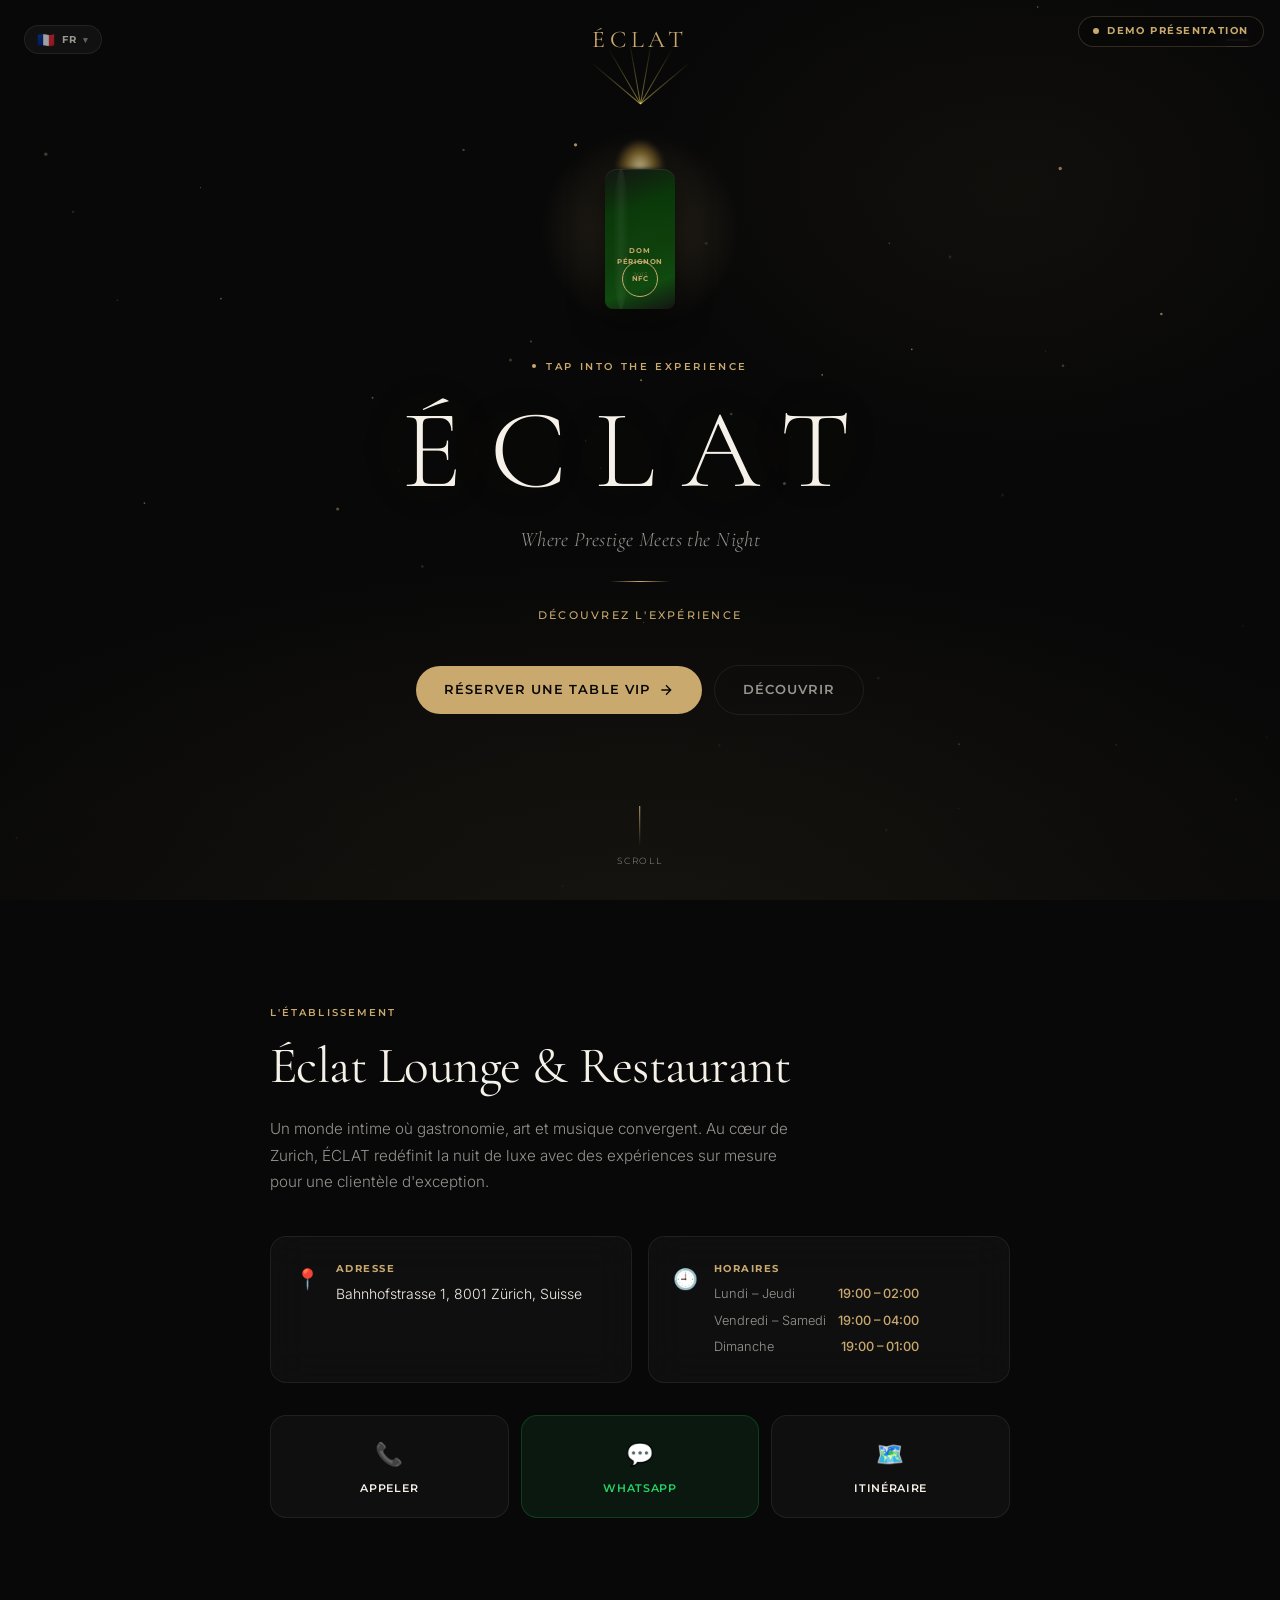
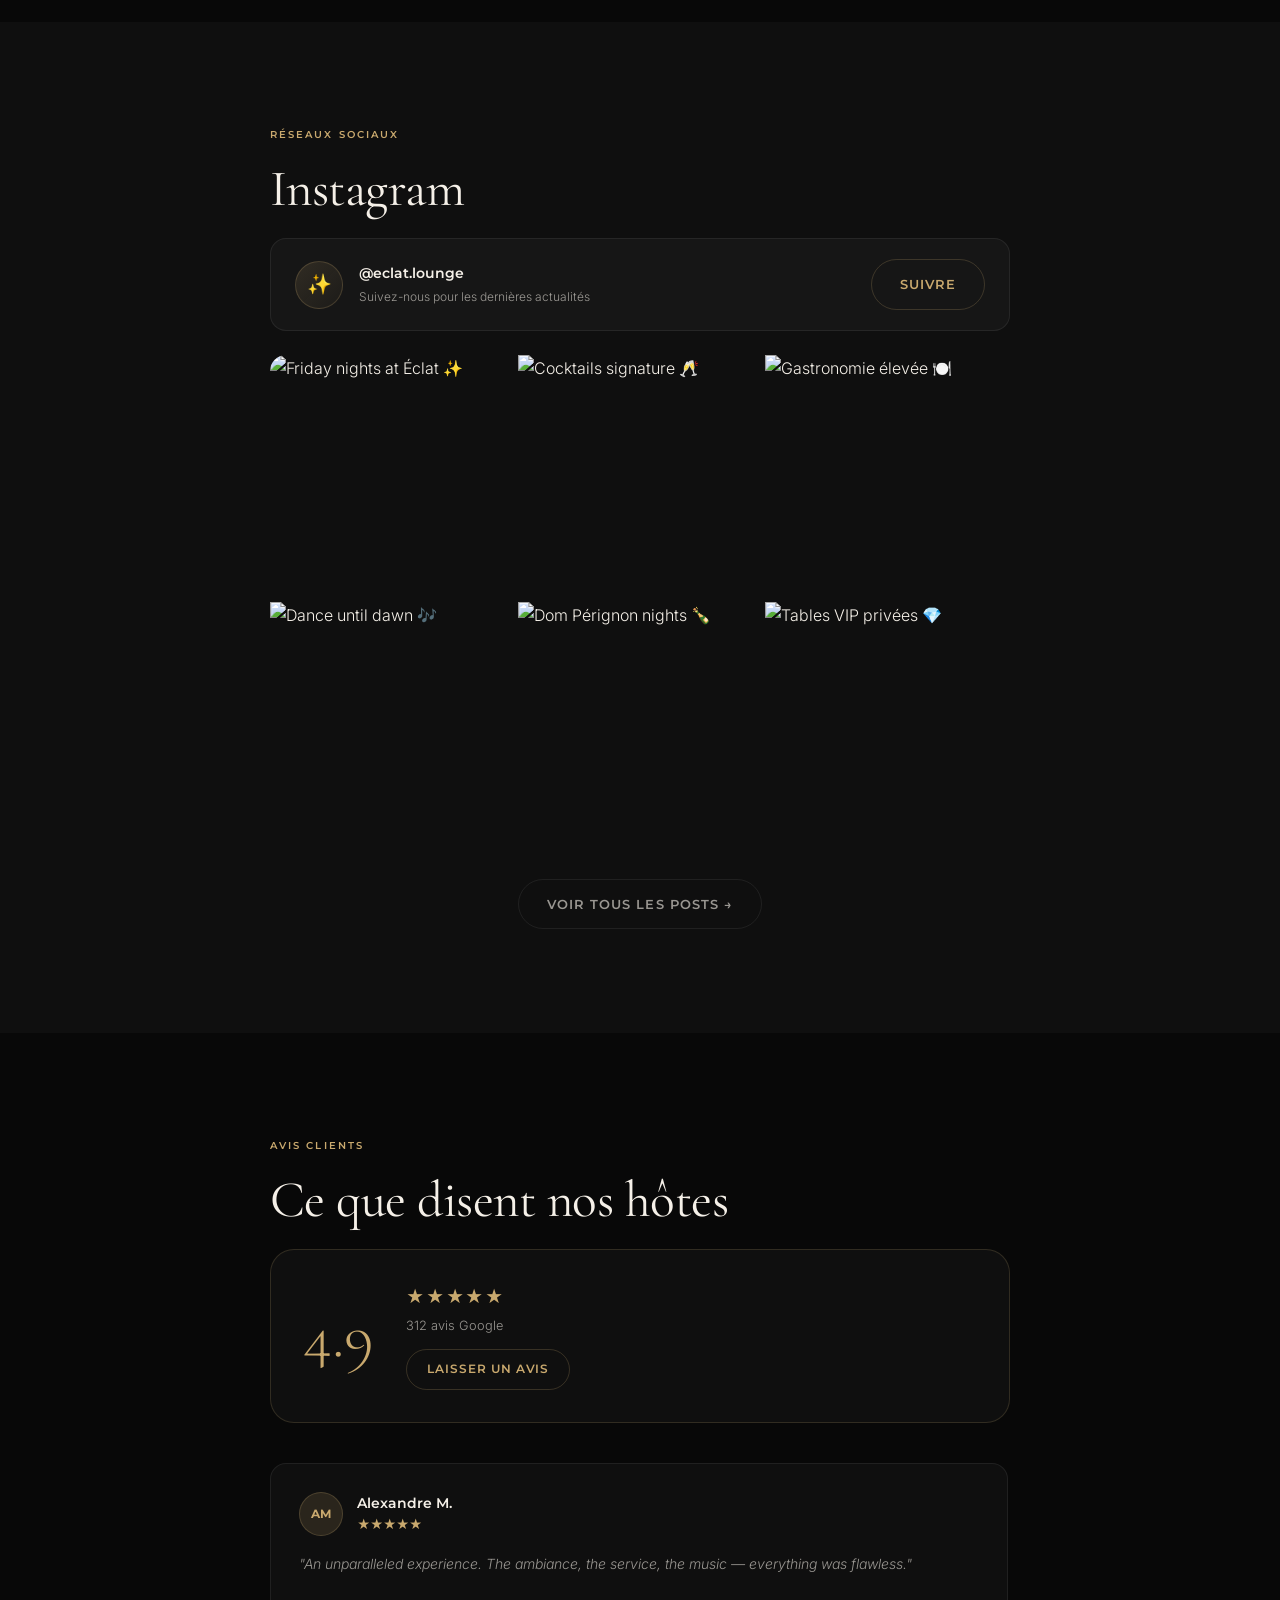
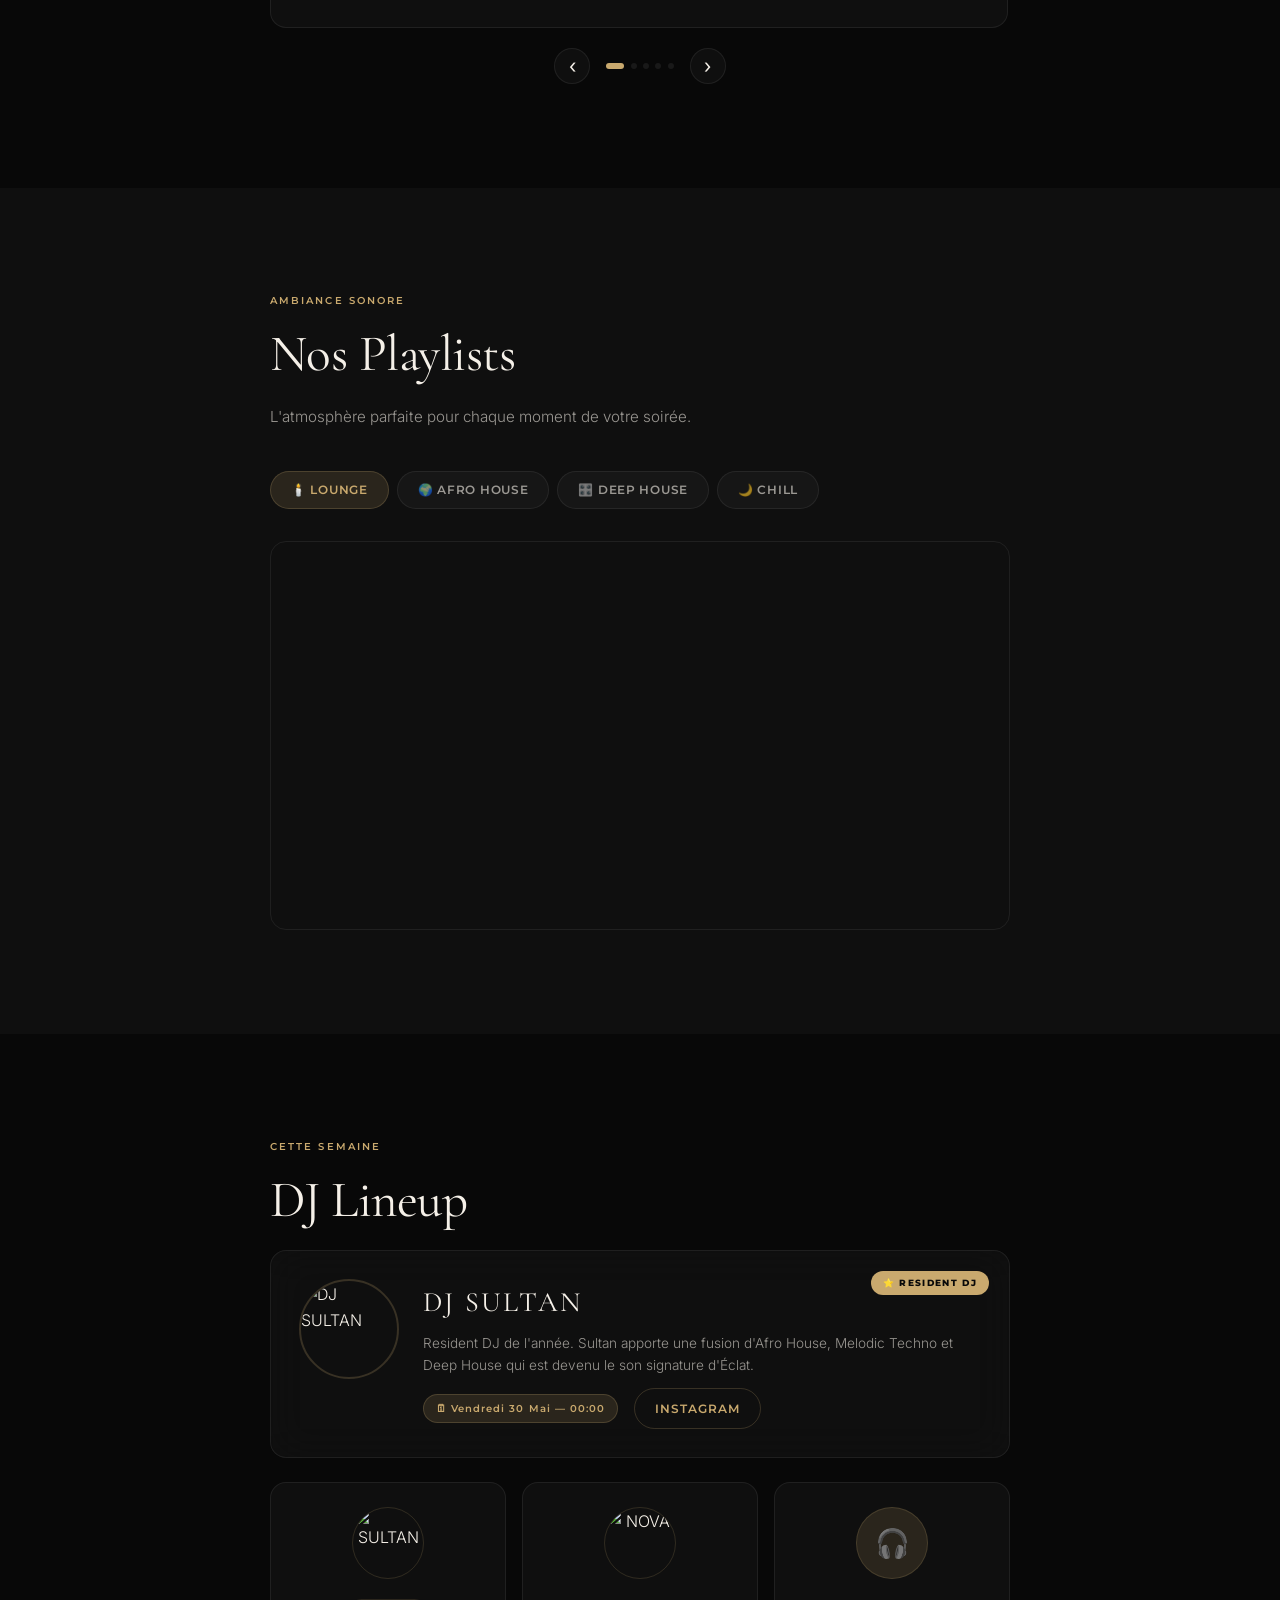
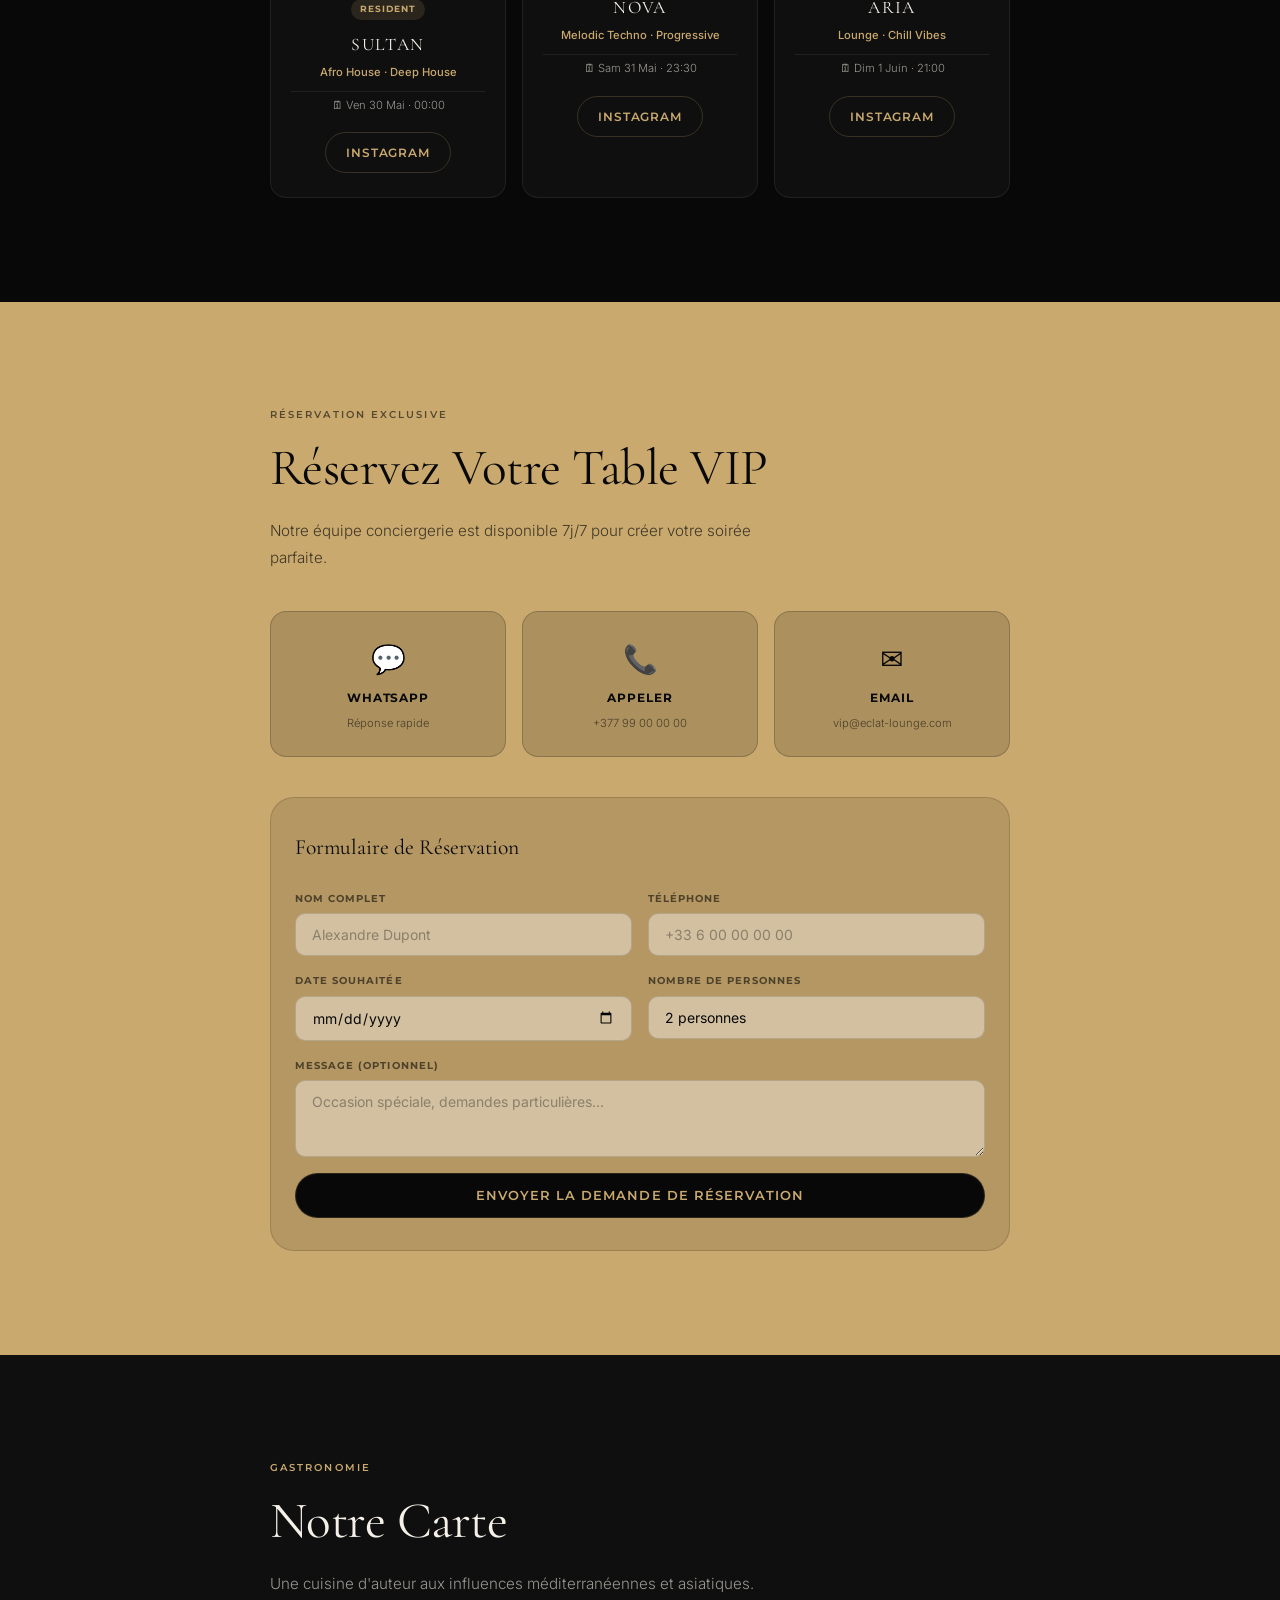
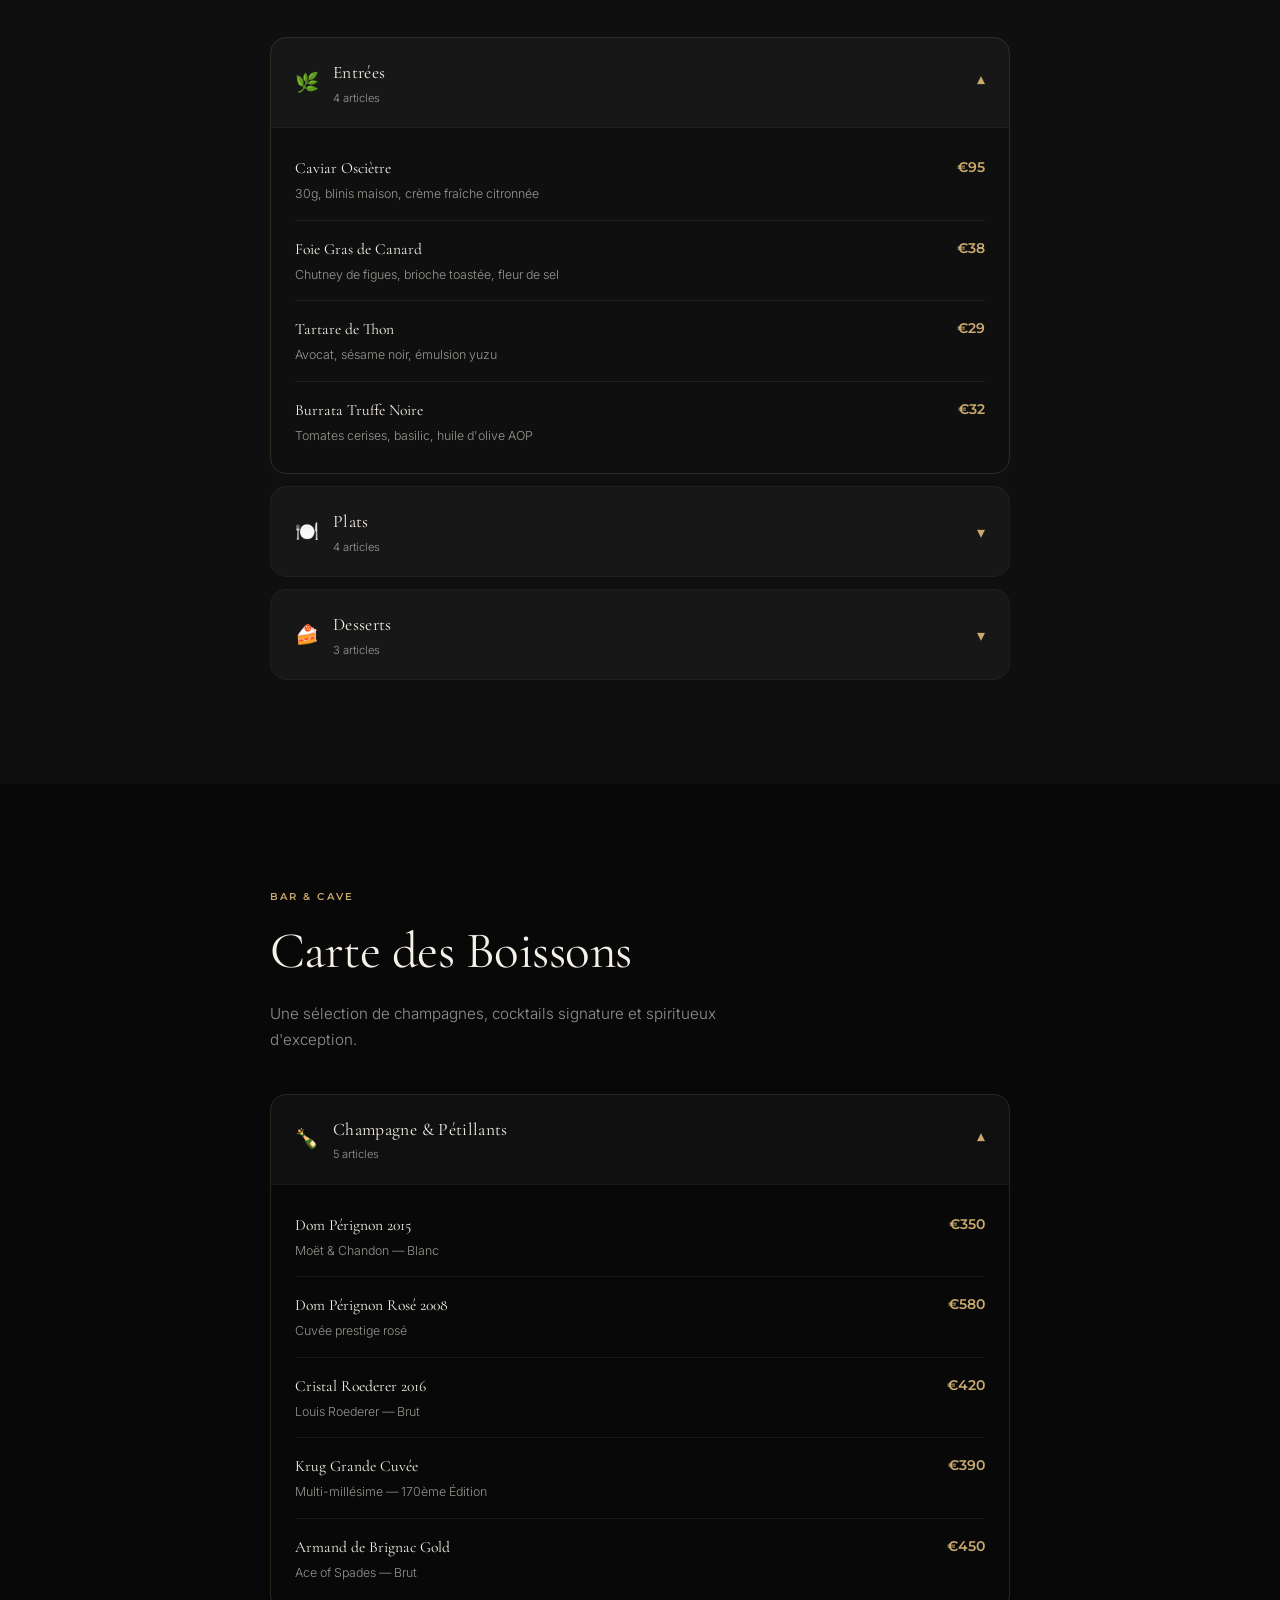
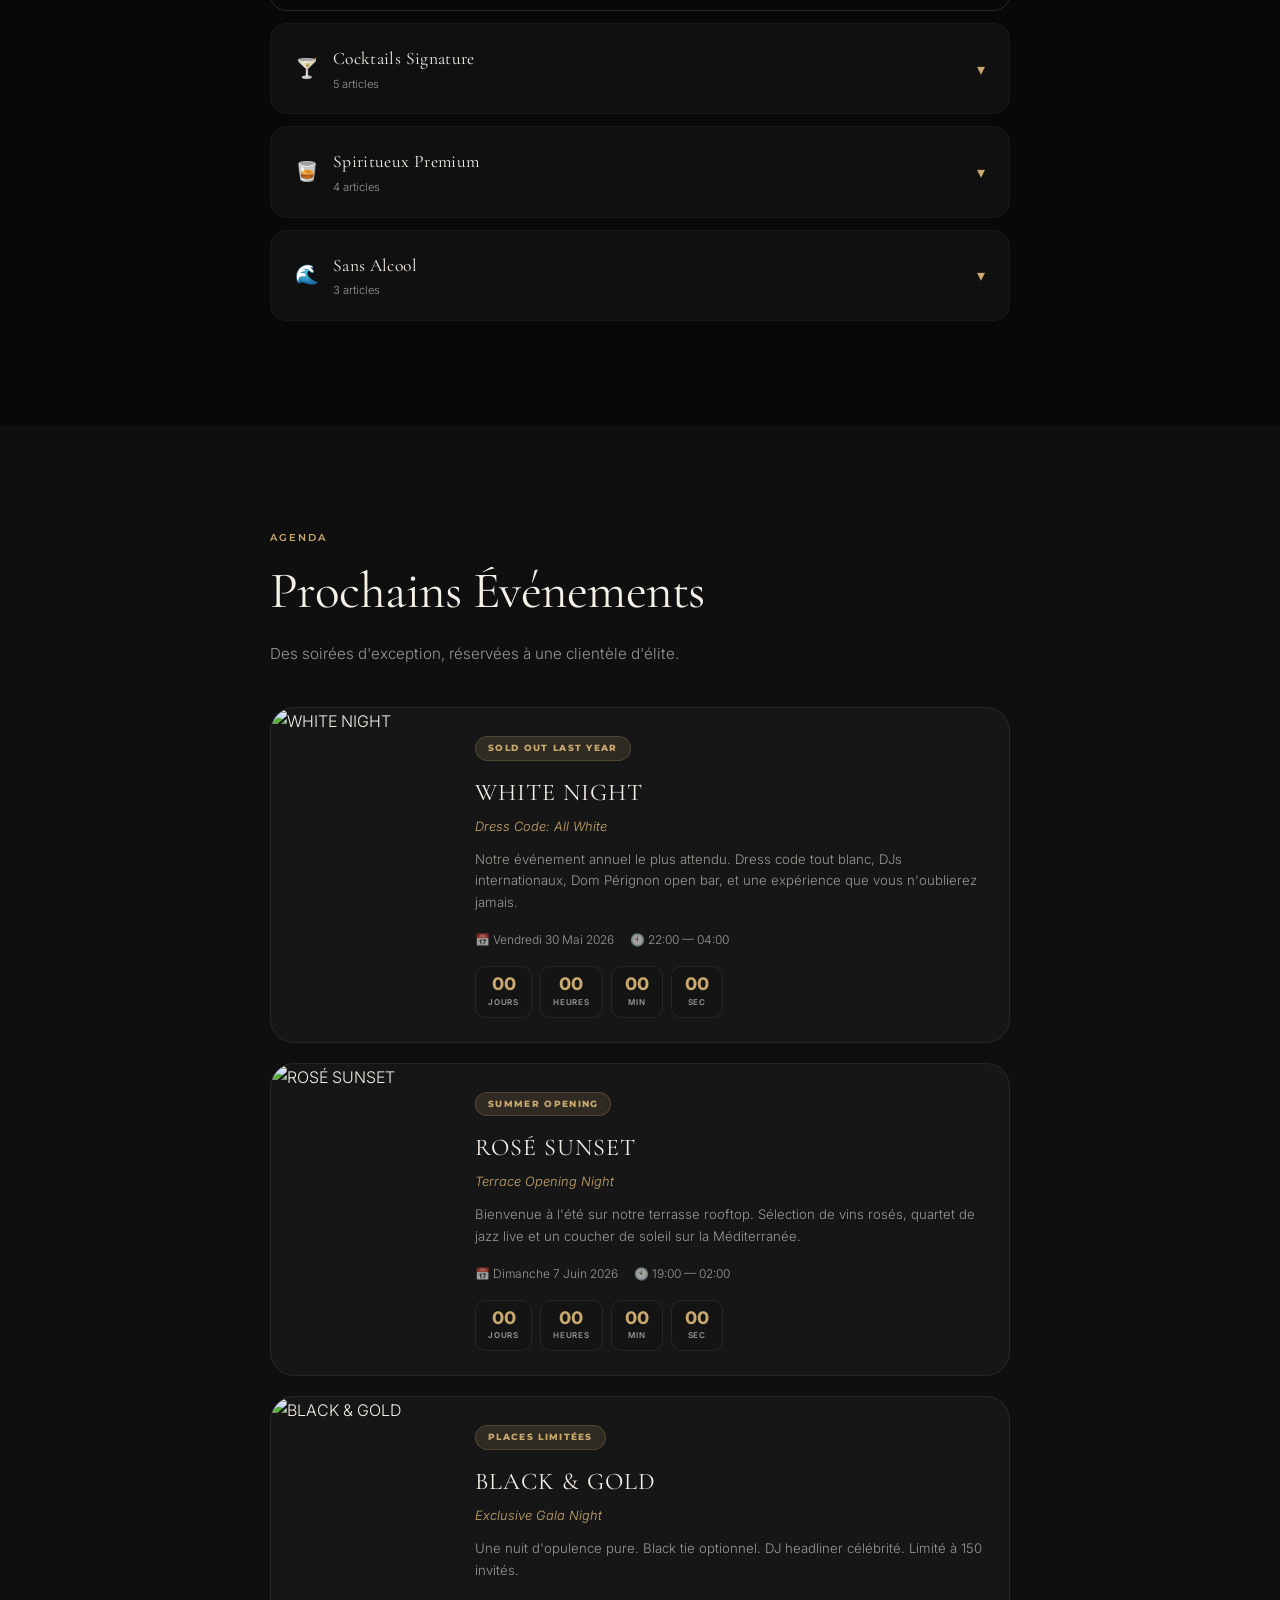
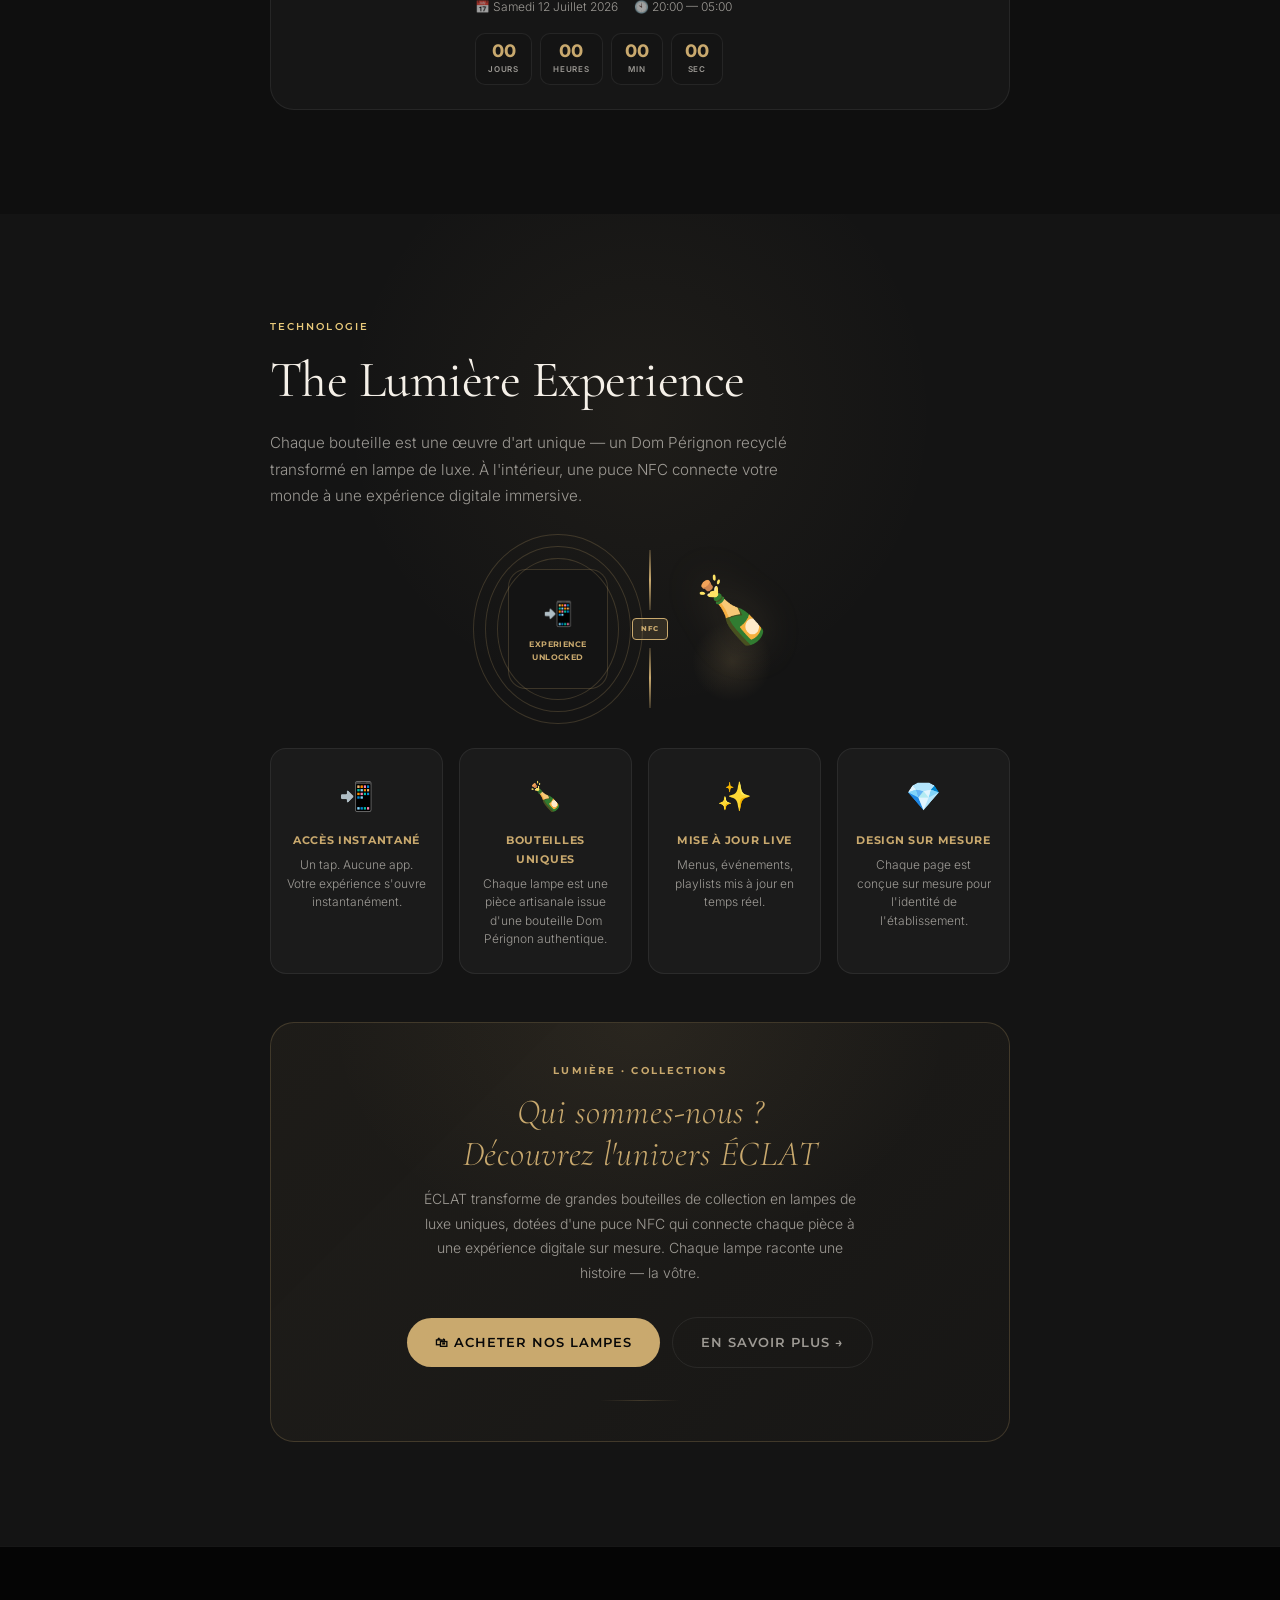
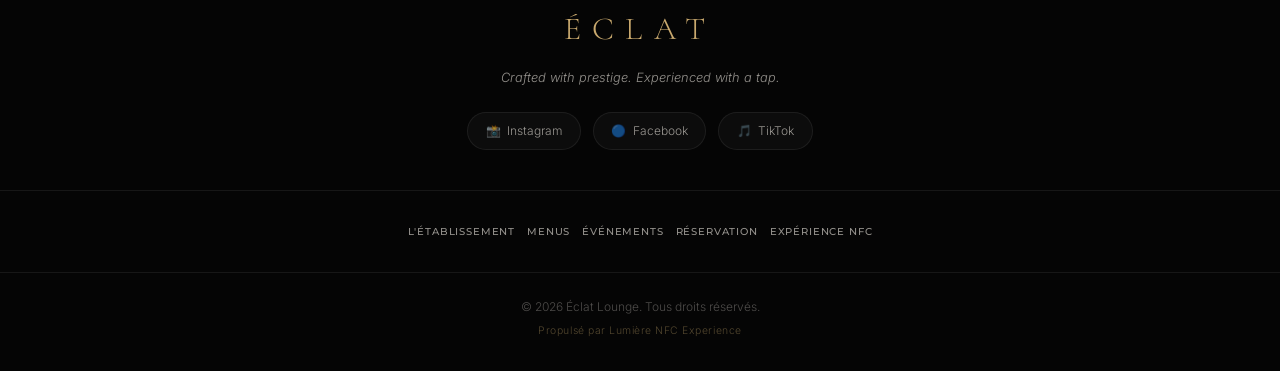
==== commit d60c30be: "fix: brand Zurich + shop CTA section - Address updated to Zurich (Bahnhofstrasse, 8001 Zürich) - All" ====
--- a/eclat-demo.html
+++ b/eclat-demo.html
@@ -335,6 +335,17 @@
 .nfc-btl-glow{width:80px;height:80px;border-radius:50%;background:radial-gradient(circle,rgba(201,169,110,.15) 0%,transparent 70%);margin:-40px auto 0}
 .nfc-feats{display:grid;grid-template-columns:1fr 1fr;gap:1rem}
 @media(min-width:600px){.nfc-feats{grid-template-columns:repeat(4,1fr)}}
+
+/* NFC SHOP CTA */
+.nfc-shop{margin-top:3rem;padding:2.5rem 2rem;border:1px solid var(--gold-b);border-radius:var(--rl);background:linear-gradient(135deg,rgba(201,169,110,.06) 0%,rgba(201,169,110,.02) 100%);text-align:center;position:relative;overflow:hidden}
+.nfc-shop::before{content:'';position:absolute;inset:0;background:radial-gradient(ellipse 60% 80% at 50% 0%,rgba(201,169,110,.08) 0%,transparent 70%);pointer-events:none}
+.nfc-shop-eyebrow{font-family:var(--disp);font-size:.6rem;font-weight:700;letter-spacing:.22em;text-transform:uppercase;color:var(--gold);margin-bottom:.75rem}
+.nfc-shop-title{font-family:var(--serif);font-size:clamp(1.5rem,5vw,2.2rem);font-weight:300;line-height:1.2;margin-bottom:.75rem;letter-spacing:.02em}
+.nfc-shop-title span{color:var(--gold);font-style:italic}
+.nfc-shop-desc{font-size:.875rem;color:var(--wd);line-height:1.75;max-width:440px;margin:0 auto 2rem}
+.nfc-shop-btns{display:flex;flex-direction:column;align-items:center;gap:.75rem}
+@media(min-width:400px){.nfc-shop-btns{flex-direction:row;justify-content:center}}
+.nfc-shop-divider{width:80px;height:1px;background:linear-gradient(90deg,transparent,var(--gold-b),transparent);margin:2rem auto 0}
 .nfc-feat{background:var(--card);border:1px solid var(--br);border-radius:var(--r);padding:1.5rem 1rem;text-align:center;transition:var(--tr)}
 .nfc-feat:hover{border-color:var(--brg);background:var(--card-h);transform:translateY(-2px)}
 .nfc-fi{font-size:1.75rem;margin-bottom:.75rem}
@@ -469,7 +480,7 @@
     <div class="info-grid">
       <div class="info-card glass rv">
         <div class="info-icon">📍</div>
-        <div><div class="info-lbl" data-i18n="about_address_lbl">Adresse</div><div class="info-val">12 Boulevard de la Croisette, Monaco</div></div>
+        <div><div class="info-lbl" data-i18n="about_address_lbl">Adresse</div><div class="info-val">Bahnhofstrasse 1, 8001 Zürich, Suisse</div></div>
       </div>
       <div class="info-card glass rv d1">
         <div class="info-icon">🕘</div>
@@ -640,6 +651,27 @@
       <div><div class="nfc-btl">🍾</div><div class="nfc-btl-glow"></div></div>
     </div>
     <div class="nfc-feats rv" id="nfcFeats"></div>
+
+    <!-- SHOP CTA -->
+    <div class="nfc-shop rv">
+      <div class="nfc-shop-eyebrow" data-i18n="shop_eyebrow">Lumière · Collections</div>
+      <h3 class="nfc-shop-title">
+        <span data-i18n="shop_title_1">Qui sommes-nous ?</span><br>
+        <span data-i18n="shop_title_2">Découvrez l'univers ÉCLAT</span>
+      </h3>
+      <p class="nfc-shop-desc" data-i18n="shop_desc">
+        ÉCLAT transforme de grandes bouteilles de collection en lampes de luxe uniques, dotées d'une puce NFC qui connecte chaque pièce à une expérience digitale sur mesure. Chaque lampe raconte une histoire — la vôtre.
+      </p>
+      <div class="nfc-shop-btns">
+        <a href="https://eclat-lumiere.ch" target="_blank" class="btn btn-primary" data-i18n="shop_btn_primary">
+          🛍 Acheter nos lampes
+        </a>
+        <a href="https://eclat-lumiere.ch" target="_blank" class="btn btn-ghost" data-i18n="shop_btn_secondary">
+          En savoir plus →
+        </a>
+      </div>
+      <div class="nfc-shop-divider"></div>
+    </div>
   </div>
 </section>
 
@@ -776,7 +808,7 @@
     hero_eyebrow:"Tap Into The Experience", hero_sub:"Découvrez l'expérience",
     hero_cta_primary:"Réserver une table VIP", hero_cta_secondary:"Découvrir", scroll:"Scroll",
     about_label:"L'Établissement",
-    about_desc:"Un monde intime où gastronomie, art et musique convergent. Au cœur de la Riviera, Éclat redéfinit la nuit de luxe avec des expériences sur mesure pour une clientèle d'exception.",
+    about_desc:"Un monde intime où gastronomie, art et musique convergent. Au cœur de Zurich, ÉCLAT redéfinit la nuit de luxe avec des expériences sur mesure pour une clientèle d'exception.",
     about_address_lbl:"Adresse", about_hours_lbl:"Horaires",
     about_call:"Appeler", about_directions:"Itinéraire",
     hours_mon_thu:"Lundi – Jeudi", hours_fri_sat:"Vendredi – Samedi", hours_sun:"Dimanche",
@@ -817,6 +849,12 @@
     footer_tl:"Crafted with prestige. Experienced with a tap.",
     footer_nfc:"Expérience NFC", footer_cr:"© 2026 Éclat Lounge. Tous droits réservés.",
     footer_pw:"Propulsé par Lumière NFC Experience",
+    shop_eyebrow:"Lumière · Collections",
+    shop_title_1:"Qui sommes-nous ?",
+    shop_title_2:"Découvrez l'univers ÉCLAT",
+    shop_desc:"ÉCLAT transforme de grandes bouteilles de collection en lampes de luxe uniques, dotées d'une puce NFC qui connecte chaque pièce à une expérience digitale sur mesure. Chaque lampe raconte une histoire — la vôtre.",
+    shop_btn_primary:"🛍 Acheter nos lampes",
+    shop_btn_secondary:"En savoir plus →",
     demo_title:"Fonctionnalité Active",
     demo_text:"Cette page est une démonstration. Tous les boutons et liens seront entièrement configurés pour votre établissement.",
     demo_close:"Fermer",
@@ -827,7 +865,7 @@
     hero_eyebrow:"Tap Into The Experience", hero_sub:"Discover the experience",
     hero_cta_primary:"Reserve a VIP Table", hero_cta_secondary:"Discover", scroll:"Scroll",
     about_label:"The Venue",
-    about_desc:"An intimate world where gastronomy, art, and music converge. Nestled in the heart of the Riviera, Éclat redefines luxury nightlife with curated experiences for the most discerning guests.",
+    about_desc:"An intimate world where gastronomy, art, and music converge. Nestled in the heart of Zurich, ÉCLAT redefines luxury nightlife with curated experiences for the most discerning guests.",
     about_address_lbl:"Address", about_hours_lbl:"Opening Hours",
     about_call:"Call", about_directions:"Directions",
     hours_mon_thu:"Monday – Thursday", hours_fri_sat:"Friday – Saturday", hours_sun:"Sunday",
@@ -868,6 +906,12 @@
     footer_tl:"Crafted with prestige. Experienced with a tap.",
     footer_nfc:"NFC Experience", footer_cr:"© 2026 Éclat Lounge. All rights reserved.",
     footer_pw:"Powered by Lumière NFC Experience",
+    shop_eyebrow:"Lumière · Collections",
+    shop_title_1:"Who are we?",
+    shop_title_2:"Discover the ÉCLAT universe",
+    shop_desc:"ÉCLAT transforms iconic collector bottles into unique luxury lamps, each housing an NFC chip that connects every piece to a bespoke digital experience. Every lamp tells a story — yours.",
+    shop_btn_primary:"🛍 Shop our lamps",
+    shop_btn_secondary:"Learn more →",
     demo_title:"Feature Active",
     demo_text:"This page is a demonstration. All buttons and links will be fully configured for your establishment.",
     demo_close:"Close",
@@ -878,7 +922,7 @@
     hero_eyebrow:"Erleben Sie die Welt von Éclat", hero_sub:"Entdecken Sie das Erlebnis",
     hero_cta_primary:"VIP-Tisch reservieren", hero_cta_secondary:"Entdecken", scroll:"Scrollen",
     about_label:"Das Lokal",
-    about_desc:"Eine intime Welt, in der Gastronomie, Kunst und Musik zusammenkommen. Im Herzen der Riviera definiert Éclat das Luxusnachtleben mit maßgeschneiderten Erlebnissen neu.",
+    about_desc:"Eine intime Welt, in der Gastronomie, Kunst und Musik zusammenkommen. Im Herzen von Zürich definiert ÉCLAT das Luxusnachtleben mit maßgeschneiderten Erlebnissen neu.",
     about_address_lbl:"Adresse", about_hours_lbl:"Öffnungszeiten",
     about_call:"Anrufen", about_directions:"Wegbeschreibung",
     hours_mon_thu:"Montag – Donnerstag", hours_fri_sat:"Freitag – Samstag", hours_sun:"Sonntag",
@@ -919,6 +963,12 @@
     footer_tl:"Mit Prestige gestaltet. Mit einem Tap erlebt.",
     footer_nfc:"NFC-Erlebnis", footer_cr:"© 2026 Éclat Lounge. Alle Rechte vorbehalten.",
     footer_pw:"Powered by Lumière NFC Experience",
+    shop_eyebrow:"Lumière · Kollektionen",
+    shop_title_1:"Wer sind wir?",
+    shop_title_2:"Entdecken Sie das ÉCLAT Universum",
+    shop_desc:"ÉCLAT verwandelt ikonische Sammlerflaschen in einzigartige Luxuslampen mit einem NFC-Chip, der jedes Stück mit einem maßgeschneiderten digitalen Erlebnis verbindet. Jede Lampe erzählt eine Geschichte — Ihre.",
+    shop_btn_primary:"🛍 Unsere Lampen kaufen",
+    shop_btn_secondary:"Mehr erfahren →",
     demo_title:"Funktion aktiv",
     demo_text:"Diese Seite ist eine Demonstration. Alle Schaltflächen und Links werden für Ihr Unternehmen vollständig konfiguriert.",
     demo_close:"Schließen",
@@ -929,7 +979,7 @@
     hero_eyebrow:"Entra en la experiencia", hero_sub:"Descubre la experiencia",
     hero_cta_primary:"Reservar mesa VIP", hero_cta_secondary:"Descubrir", scroll:"Scroll",
     about_label:"El Local",
-    about_desc:"Un mundo íntimo donde la gastronomía, el arte y la música convergen. En el corazón de la Riviera, Éclat redefine la vida nocturna de lujo con experiencias exclusivas.",
+    about_desc:"Un mundo íntimo donde la gastronomía, el arte y la música convergen. En el corazón de Zúrich, ÉCLAT redefine la vida nocturna de lujo con experiencias exclusivas.",
     about_address_lbl:"Dirección", about_hours_lbl:"Horarios",
     about_call:"Llamar", about_directions:"Cómo llegar",
     hours_mon_thu:"Lunes – Jueves", hours_fri_sat:"Viernes – Sábado", hours_sun:"Domingo",
@@ -970,6 +1020,12 @@
     footer_tl:"Creado con prestigio. Experimentado con un toque.",
     footer_nfc:"Experiencia NFC", footer_cr:"© 2026 Éclat Lounge. Todos los derechos reservados.",
     footer_pw:"Impulsado por Lumière NFC Experience",
+    shop_eyebrow:"Lumière · Colecciones",
+    shop_title_1:"¿Quiénes somos?",
+    shop_title_2:"Descubre el universo ÉCLAT",
+    shop_desc:"ÉCLAT transforma botellas de colección icónicas en lámparas de lujo únicas, dotadas de un chip NFC que conecta cada pieza a una experiencia digital a medida. Cada lámpara cuenta una historia — la tuya.",
+    shop_btn_primary:"🛍 Comprar nuestras lámparas",
+    shop_btn_secondary:"Saber más →",
     demo_title:"Función Activa",
     demo_text:"Esta página es una demostración. Todos los botones y enlaces estarán completamente configurados para su establecimiento.",
     demo_close:"Cerrar",
@@ -980,7 +1036,7 @@
     hero_eyebrow:"Vivi l'esperienza", hero_sub:"Scopri l'esperienza",
     hero_cta_primary:"Prenota un tavolo VIP", hero_cta_secondary:"Scoprire", scroll:"Scorri",
     about_label:"Il Locale",
-    about_desc:"Un mondo intimo dove gastronomia, arte e musica convergono. Nel cuore della Riviera, Éclat ridefinisce la vita notturna di lusso con esperienze su misura per una clientela d'eccezione.",
+    about_desc:"Un mondo intimo dove gastronomia, arte e musica convergono. Nel cuore di Zurigo, ÉCLAT ridefinisce la vita notturna di lusso con esperienze su misura per una clientela d'eccezione.",
     about_address_lbl:"Indirizzo", about_hours_lbl:"Orari",
     about_call:"Chiama", about_directions:"Indicazioni",
     hours_mon_thu:"Lunedì – Giovedì", hours_fri_sat:"Venerdì – Sabato", hours_sun:"Domenica",
@@ -1021,6 +1077,12 @@
     footer_tl:"Creato con prestigio. Vissuto con un tap.",
     footer_nfc:"Esperienza NFC", footer_cr:"© 2026 Éclat Lounge. Tutti i diritti riservati.",
     footer_pw:"Powered by Lumière NFC Experience",
+    shop_eyebrow:"Lumière · Collezioni",
+    shop_title_1:"Chi siamo?",
+    shop_title_2:"Scopri l'universo ÉCLAT",
+    shop_desc:"ÉCLAT trasforma bottiglie da collezione iconiche in lampade di lusso uniche, dotate di un chip NFC che collega ogni pezzo a un'esperienza digitale su misura. Ogni lampada racconta una storia — la tua.",
+    shop_btn_primary:"🛍 Acquista le nostre lampade",
+    shop_btn_secondary:"Scopri di più →",
     demo_title:"Funzione Attiva",
     demo_text:"Questa pagina è una dimostrazione. Tutti i pulsanti e i link saranno completamente configurati per il vostro esercizio.",
     demo_close:"Chiudi",
